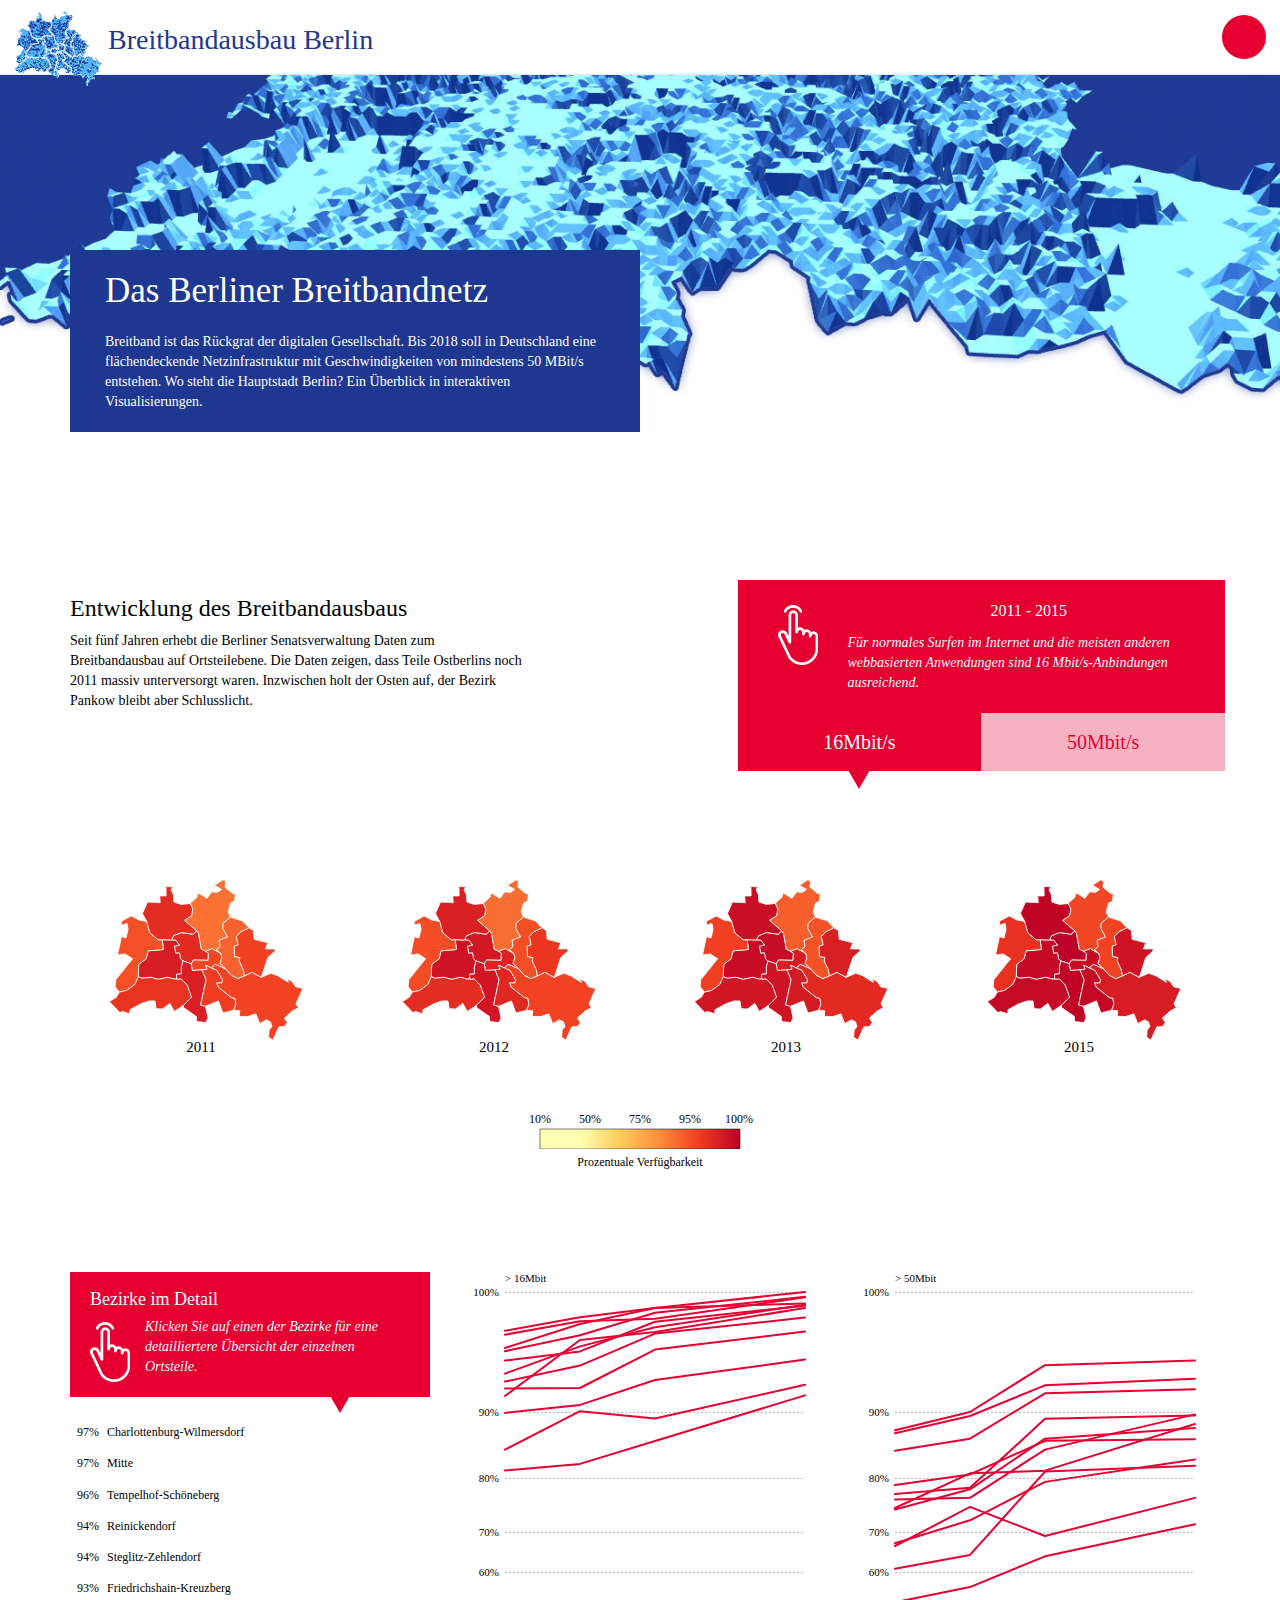
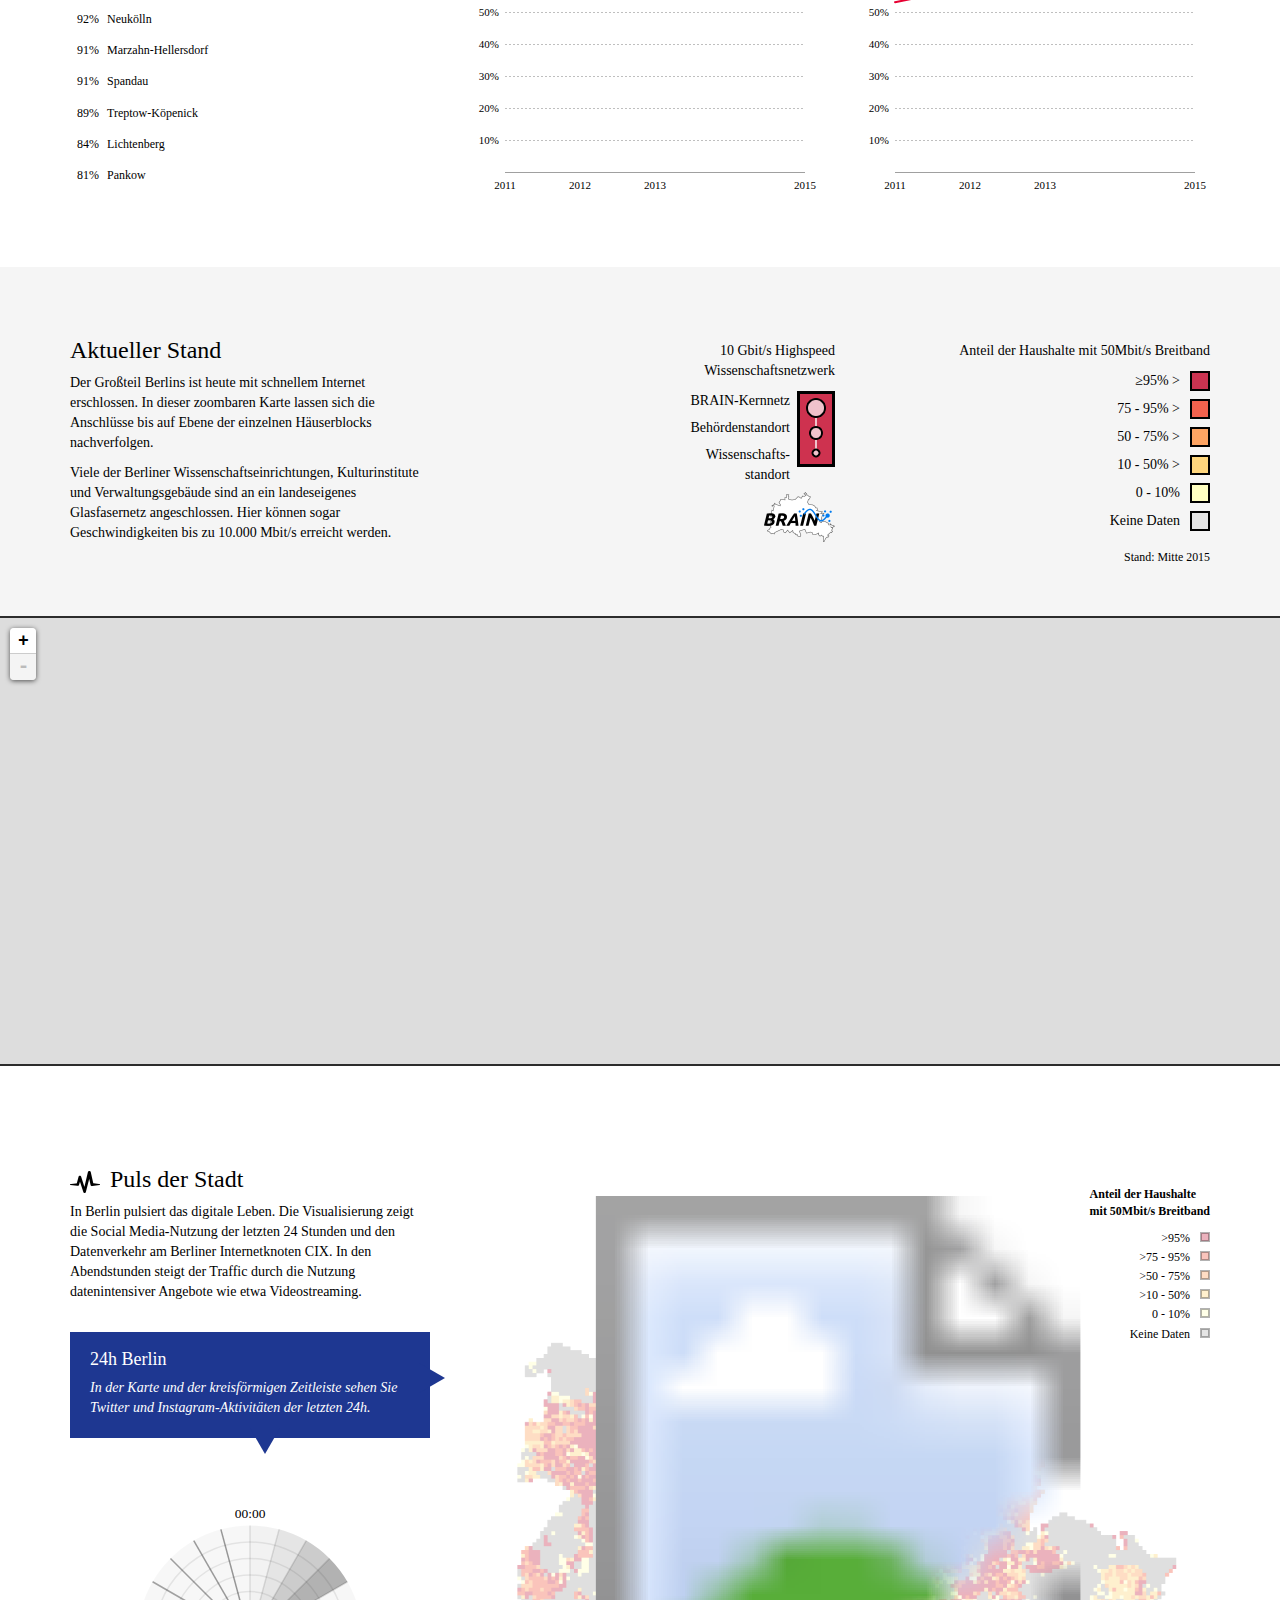
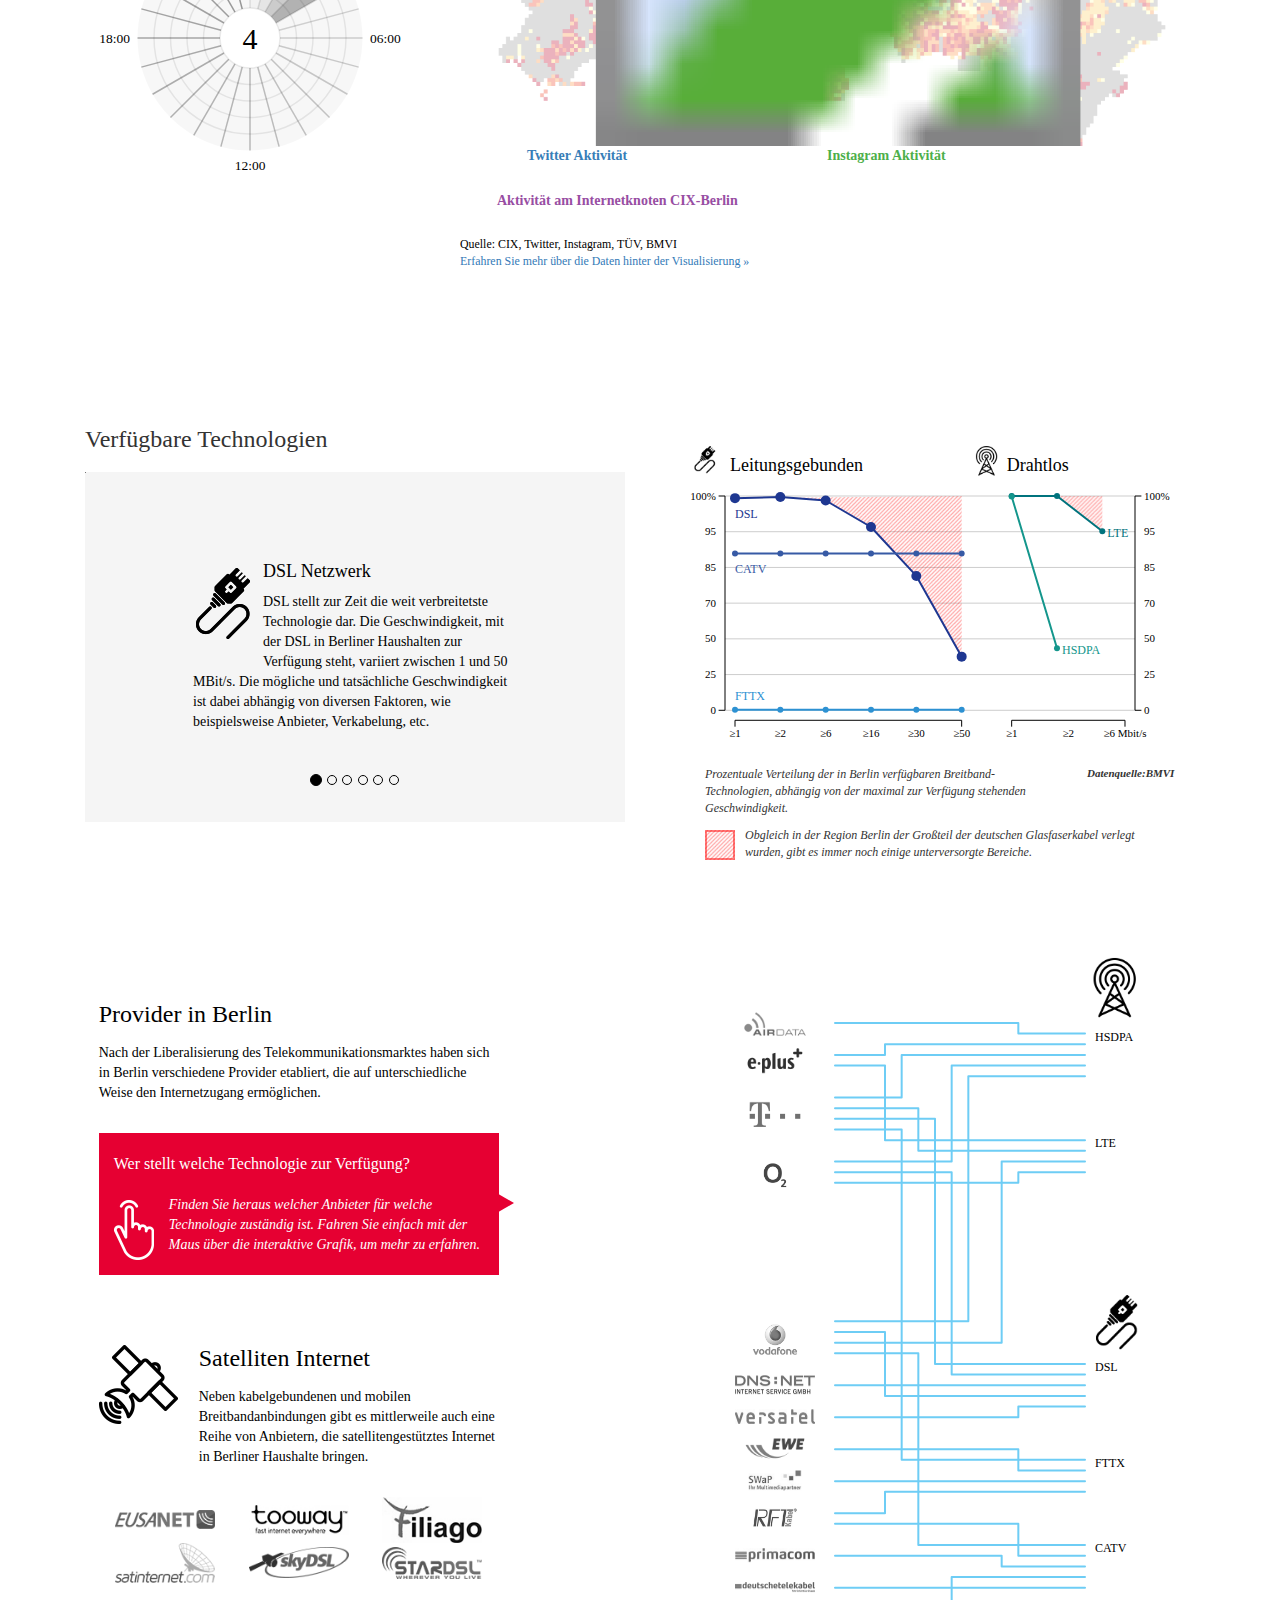
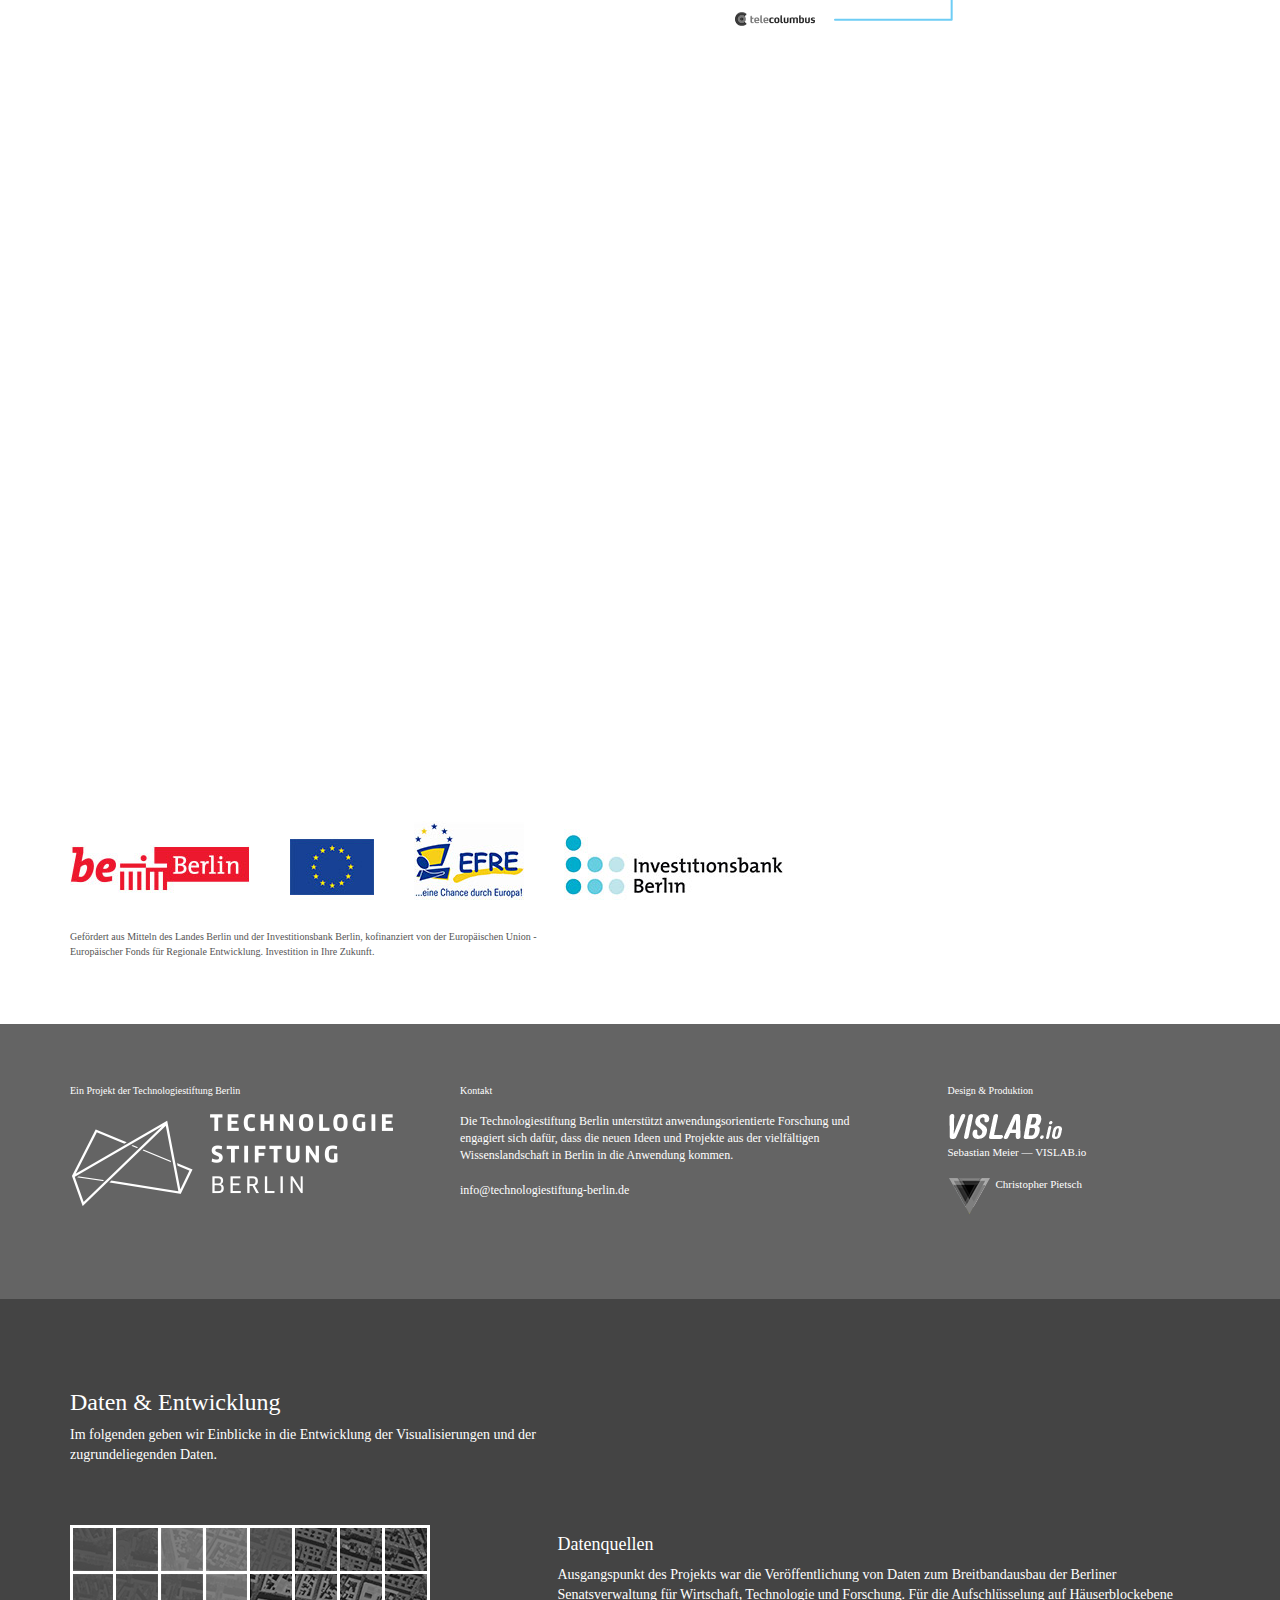
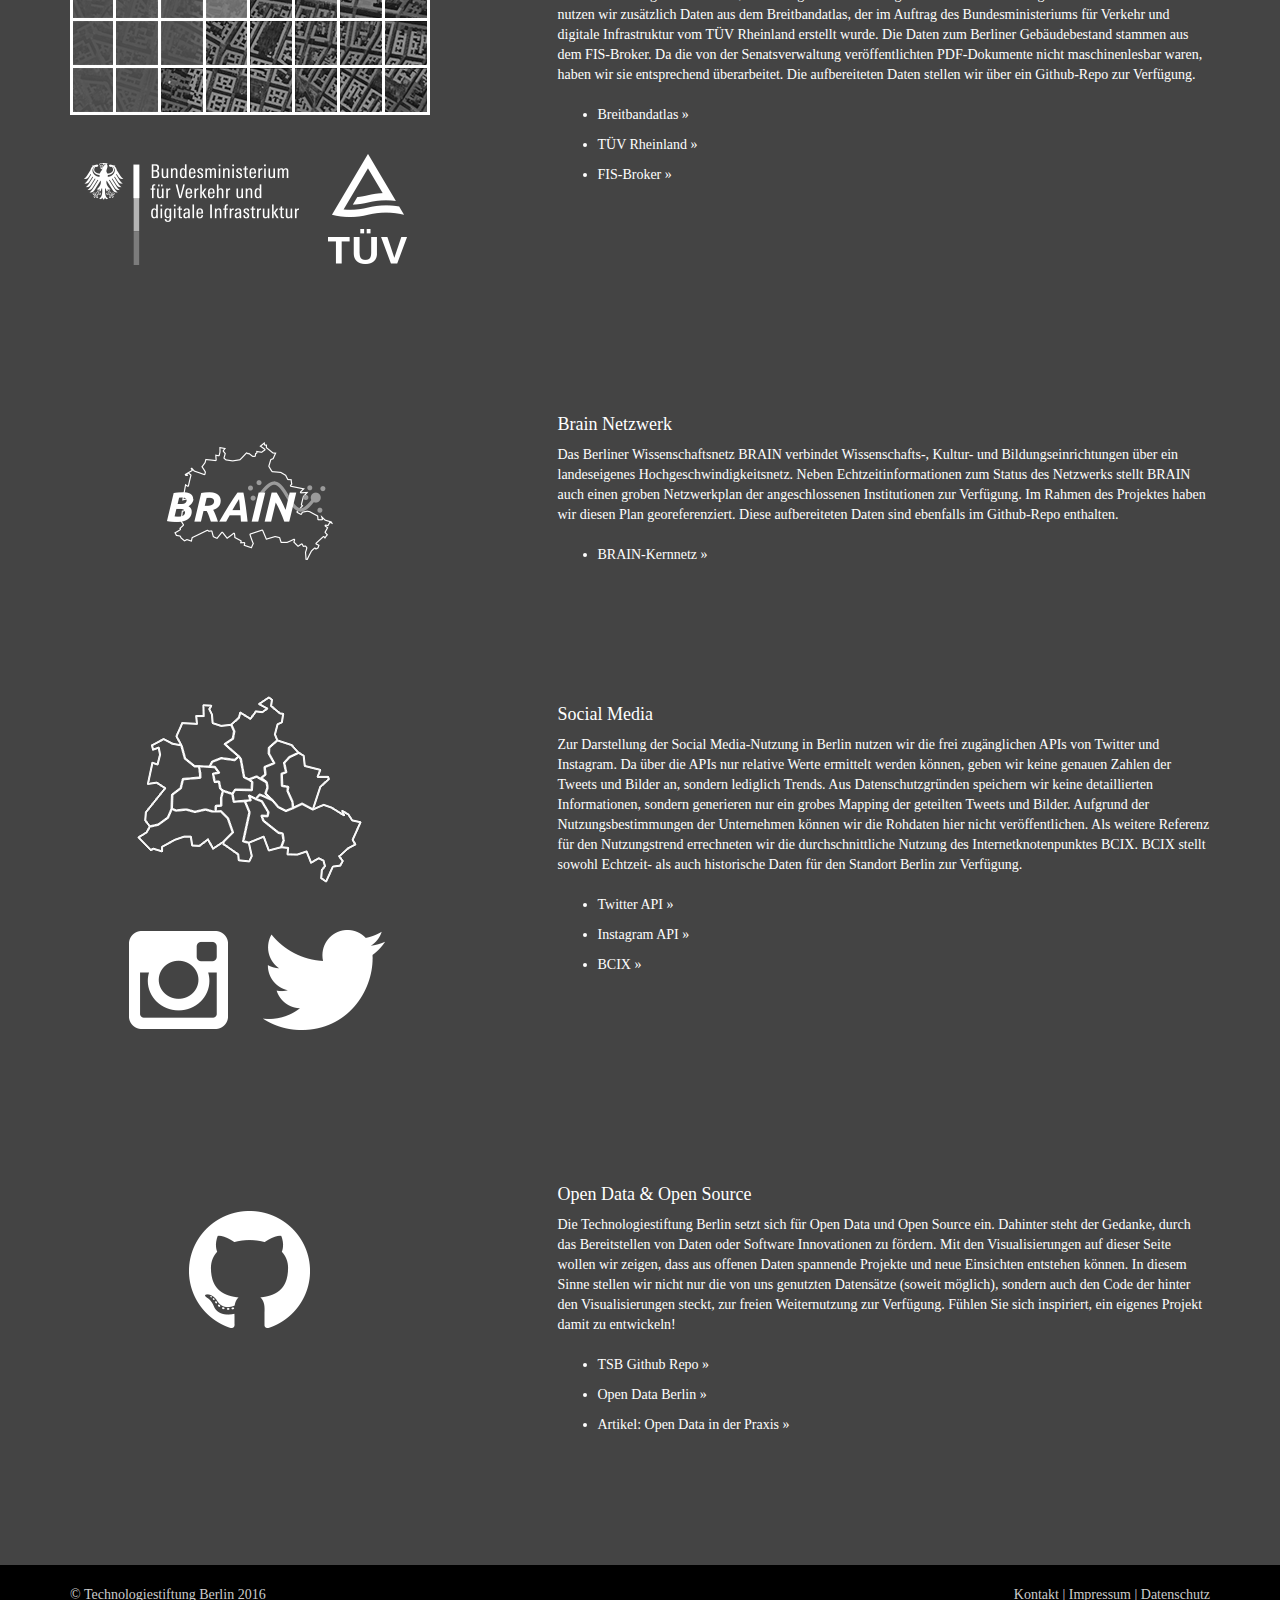
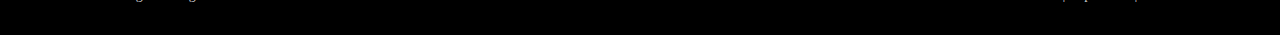
==== visualization/index.html @ 35bc70a5 "Initial Commit" ====
<html>
	<head>
		<meta name="viewport" content="width=device-width">
		<meta http-equiv="X-UA-Compatible" content="IE=edge">
		<meta charset='UTF-8'/>
		<!-- jQuery -->
		<script type="text/javascript" src="js/jquery-1.11.3.min.js"></script>
		<!--[if lt IE 10]>
	      <script src="https://oss.maxcdn.com/libs/html5shiv/3.7.0/html5shiv.js"></script>
	      <script src="https://oss.maxcdn.com/libs/respond.js/1.4.2/respond.min.js"></script>
	    <![endif]-->
		<!-- Bootstrap -->
		<link rel="stylesheet" href="css/bootstrap.min.css">
		<script src="js/bootstrap.min.js"></script>
		<!-- D3 -->
		<script src="js/d3.v3.min.js" charset="utf-8"></script>
		<script src="js/topojson.v1.min.js"></script>
		<!-- SIDR -->
		<script src="js/jquery.sidr.min.js"></script>
		<!-- Mapbox -->
		<link rel="stylesheet" href="css/leaflet.css" />
		<script src="js/leaflet.js"></script>
		<script src="http://maps.google.com/maps/api/js?v=3.2&sensor=false&key=AIzaSyCAyMD9WlqCuPFHKI9T7tpDl2DU7VZ9LA0"></script>
		<script src="js/min/Google-min.js"></script>
		<script src="js/min/Leaflet.Sleep-min.js"></script>
		<!-- Breitband CSS -->
		<link rel='stylesheet' href='css/main.css' type='text/css' />
		<title>Breitbandausbau Berlin</title>
	</head>
	<body>

		<nav class="navbar navbar-default navbar-fixed-top" role="navigation">
			<div class="navbar-header page-scroll" style="width:100%;">
				<a href="#sidr-btn" class="pull-right" id="sidr-btn">
					<span class="tsbbutton size50 colorRed">
						<span class="tsbicon i-menu"></span>
					</span>
				</a>
				<a class="navbar-brand" href="#"><span id="breitband-icon"></span>Breitbandausbau Berlin</a>
			</div>
		</nav>

		<div id="start">
			<div class="container">
				<div class="blue storer-box col col-xs-12 col-sm-8 col-md-6 col-lg-6">
					<h2>Das Berliner Breitbandnetz</h2>
					<p>Breitband ist das Rückgrat der digitalen Gesellschaft. Bis 2018 soll in Deutschland eine flächendeckende Netzinfrastruktur mit Geschwindigkeiten von mindestens 50 MBit/s entstehen. Wo steht die Hauptstadt Berlin? Ein Überblick in interaktiven Visualisierungen.</p>
				</div>
			</div>
		</div>

		<section id="entwicklung">
			<div id="minimap" class="white">
				<div class="container">
					<div class="row">
						<div class="col col-xs-12 col-sm-5 col-lg-5">
							<div class="mapswitch-head">
								<h3>Entwicklung des Breitbandausbaus</h3>
								<p>Seit fünf Jahren erhebt die Berliner Senatsverwaltung Daten zum Breitbandausbau auf Ortsteilebene. Die Daten zeigen, dass Teile Ostberlins noch 2011 massiv unterversorgt waren. Inzwischen holt der Osten auf, der Bezirk Pankow bleibt aber Schlusslicht.</p>
							</div>
						</div>
						<div class="col col-xs-12 col-sm-1 col-lg-2"></div>
						<div class="col col-xs-12 col-sm-6 col-lg-5">
							<div class="row switchrow">
								<div class="col col-xs-12 red company-help">
									<span class="image image-interactive"></span><strong>2011 - 2015</strong>
									<p class="speed-info speed-info-16">Für normales Surfen im Internet und die meisten anderen webbasierten Anwendungen sind 16&nbsp;Mbit/s-Anbindungen ausreichend.</p>
									<p class="speed-info speed-info-50">50&nbsp;Mbit/s Anbindungen erlauben darüber hinaus das nutzen von neuen HD-Streaming Diensten und professionellen Anwendungen.</p>
								</div>
							</div>
							<div class="row switchrow">
								<div class="col col-xs-12 col-sm-6" data-speed="16">
									<div class="mapswitch red">16Mbit/s</div>
									<div class="hidden-xs triangle bottom red"></div>
								</div>
								<div class="col col-xs-12 col-sm-6" data-speed="50">
									<div class="mapswitch light_red">50Mbit/s</div>
									<div class="hidden-xs triangle bottom red" style="display:none;"></div>
								</div>
							</div>
						</div>
					</div>
					<div class="row">
						<div class="col col-xs-12 col-sm-3">
							<div class="minimap mm-2011" data-year="2011"></div>
						</div>
						<div class="col col-xs-12 col-sm-3">
							<div class="minimap mm-2012" data-year="2012"></div>
						</div>
						<div class="col col-xs-12 col-sm-3">
							<div class="minimap mm-2013" data-year="2013"></div>
						</div>
						<div class="col col-xs-12 col-sm-3">
							<div class="minimap mm-2015" data-year="2015"></div>
						</div>
					</div>
					<div class="row">
						<div class="datacol col col-xs-12">
							<svg id="minimap-legend" height="50" width="240"></svg><br />
							<span class="small">Prozentuale Verfügbarkeit</span>
						</div>
					</div>
				</div>
			</div>
		</section>

		<section id="bezirke">
			<div id="compare">
				<div class="container">
					<div class="row" class="chart">
						<div class="col col-xs-12 col-sm-4 col-lg-4">
							<div class="red company-help pulse-help">
								<strong>Bezirke im Detail</strong>
								<p><span class="image image-interactive"></span>Klicken Sie auf einen der Bezirke für eine detailliertere Übersicht der einzelnen Ortsteile.</p>
								<div class="triangle bottom red"></div>
							</div>
							<div id="compare-legend"></div>
						</div>
						<div class="chart"></div>
					</div>
				</div>
			</div>
		</section>

		<section id="stand">
			<div id="map-intro" class="grey">
				<div class="container">
					<div class="row">
						<div class="col col-xs-12 col-sm-5 col-lg-4">
							<h3>Aktueller Stand</h3>
							<p>
								Der Großteil Berlins ist heute mit schnellem Internet erschlossen. In dieser zoombaren Karte lassen sich die Anschlüsse bis auf Ebene der einzelnen Häuserblocks nachverfolgen.
							</p>
							<blockquote>
								Viele der Berliner Wissenschaftseinrichtungen, Kulturinstitute und Verwaltungsgebäude sind an ein landeseigenes Glasfasernetz angeschlossen. Hier können sogar Geschwindigkeiten bis zu 10.000 Mbit/s erreicht werden.
							</blockquote>
						</div>
						<div class="col col-xs-6 col-sm-3 col-lg-4 middle-col">
							<p><strong>10 Gbit/s Highspeed<br />Wissenschaftsnetzwerk</strong></p>
							<ul class="legend">
								<li>BRAIN-Kernnetz</li>
								<li>Behördenstandort</li>
								<li>Wissenschafts-<br />standort</li>
							</ul>
							<a href="https://www.brain.de" target="_blank"><span class="image image-brain"></span></a>
						</div>
						<div class="col col-xs-6 col-sm-4 col-lg-4 scnd-col">
							<p><strong>Anteil der Haushalte mit 50Mbit/s Breitband</strong></p>
							<ul class="legend">
								<li>≥95%<span><span style="background-color:rgba(189,0,38,0.8);"></span></span> ></li>
								<li>75 - 95%<span><span style="background-color:rgba(240,59,32,0.8);"></span></span> ></li>
								<li>50 - 75%<span><span style="background-color:rgba(253,141,60,0.8);"></span></span> ></li>
								<li>10 - 50%<span><span style="background-color:rgba(254,204,92,0.8);"></span></span> ></li>
								<li>0 - 10%<span><span style="background-color:rgba(255,255,178,0.8);"></span></span></li>
								<li>Keine Daten<span><span style="background-color:rgba(0,0,0,0.1);"></span></span></li>
							</ul>
							<span class="small">Stand: Mitte 2015</span>
						</div>
					</div>
				</div>
			</div>

			<div id="map_container">
				<div id="map"></div>
			</div>

		</section>

		<section id="puls"></section>
			<div id="pulse" class="white">
				<div class="container">
					<div class="row">
						<div class="col col-xs-12 col-sm-5 col-lg-4">
							<h3><span class="image image-pulse"></span>Puls der Stadt</h3>
							<p>
								In Berlin pulsiert das digitale Leben. Die Visualisierung zeigt die Social Media-Nutzung der letzten 24 Stunden und den Datenverkehr am Berliner Internetknoten CIX. In den Abendstunden steigt der Traffic durch die Nutzung datenintensiver Angebote wie etwa Videostreaming.
							</p>
							<div class="blue company-help pulse-help">
								<strong>24h Berlin</strong>
								<p>In der Karte und der kreisförmigen Zeitleiste sehen Sie Twitter und Instagram-Aktivitäten der letzten 24h.</p>
								<div class="hidden-xs triangle right blue"></div>
								<div class="triangle bottom blue"></div>
							</div>
							<div id="d3_circular"></div>
						</div>
						<div class="col col-xs-12 col-sm-7 col-lg-8 scnd-col">
							<div id="d3_pulse"></div>
							<div id="map-legend">
								<ul>
									<li id="legend_twitter">
										<div></div> Twitter Aktivität
									</li>
									<li id="legend_instagram">
										<div></div> Instagram Aktivität
									</li>
									<li id="legend_cix">
										<div></div> Aktivität am Internetknoten CIX-Berlin
									</li>
								</ul>
								<div class="data"><span class="small">Quelle: CIX, Twitter, Instagram, TÜV, BMVI<br /><a href="#">Erfahren Sie mehr über die Daten hinter der Visualisierung &raquo;</a></span></div>
							</div>
							<div id="small-legend">
								<p><strong>Anteil der Haushalte<br />mit 50Mbit/s Breitband</strong></p>
								<ul class="legend">
									<li><span><span style="background-color:rgba(189,0,38,0.3);"></span></span> >95% </li>
									<li><span><span style="background-color:rgba(240,59,32,0.3);"></span></span> >75 - 95%</li>
									<li><span><span style="background-color:rgba(253,141,60,0.3);"></span></span> >50 - 75%</li>
									<li><span><span style="background-color:rgba(254,204,92,0.3);"></span></span> >10 - 50%</li>
									<li><span><span style="background-color:rgba(255,255,178,0.3);"></span></span> 0 - 10%</li>
									<li><span><span style="background-color:rgba(0,0,0,0.1);"></span></span> Keine Daten</li>
								</ul>
							</div>
						</div>
					</div>
				</div>
			</div>
		</section>

		<section id="technologie">
			<div id="technologien">
				<div class="container">
					<div class="col col-sm-12 col-md-6">
						<h3>Verfügbare Technologien</h3>
						<div id="techCarousel" class="carousel slide" data-ride="carousel" data-interval="false">
							<ol class="carousel-indicators">
								<li data-target="#techCarousel" data-slide-to="0" data-speed="DSL" class="active"></li>
								<li data-target="#techCarousel" data-slide-to="1" data-speed="CATV"></li>
								<li data-target="#techCarousel" data-slide-to="2" data-speed="FTTX"></li>
								<li data-target="#techCarousel" data-slide-to="3" data-speed="HSDPA"></li>
								<li data-target="#techCarousel" data-slide-to="4" data-speed="LTE"></li>
								<li data-target="#techCarousel" data-slide-to="5" data-speed="5g"></li>
							</ol>
							<div class="carousel-inner" role="listbox">
								<div class="item active" data-speed="DSL" data-type="cable">
									<img class="fourth-slide" src="[data-uri]" alt="DSL Netzwerk">
									<div class="container">
										<div class="carousel-caption">
											<h4><span class="image image-cable"></span>DSL Netzwerk</h4>
											<p>DSL stellt zur Zeit die weit verbreitetste Technologie dar. Die Geschwindigkeit, mit der DSL in Berliner Haushalten zur Verfügung steht, variiert zwischen 1 und 50 MBit/s. Die mögliche und tatsächliche Geschwindigkeit ist dabei abhängig von diversen Faktoren, wie beispielsweise Anbieter, Verkabelung, etc.</p>
										</div>
									</div>
								</div>
								<div class="item" data-speed="CATV" data-type="cable">
									<img class="fifth-slide" src="[data-uri]" alt="Kabel Netzwerk (CATV)">
									<div class="container">
										<div class="carousel-caption">
											<h4><span class="image image-cable"></span>Kabel Netzwerk (CATV)</h4>
											<p>Neben den traditionellen Telefonleitungen, nutzen viele Nutzerinnen und Nutzer mittlerweile das Netzwerk des Kabelfernsehens, um ins Internet zu gelangen. Diese Technologie ist in vielen Berliner Wohnungen verfügbar und erreicht Geschwindigkeiten von bis zu 400 Mbit/s.</p>
										</div>
									</div>
								</div>
								<div class="item" data-speed="FTTX" data-type="cable">
									<img class="six-slide" src="[data-uri]" alt="Hochgeschwindigkeitsnetz (FFTX)">
									<div class="container">
										<div class="carousel-caption">
											<h4><span class="image image-cable"></span>Highspeednetz (FTTX)</h4>
											<p>Die neuen Glasfasertechnologien werden unter FTTX zusammengefasst (X steht dabei als Platzhalter für verschiedene Glasfasertypen). Berlin und andere deutsche Metropolen stellen den Schwerpunkt des bisherigen Ausbaus dar. Über die neuen Glasfaserkabel können Geschwindigkeiten von bis zu 1 GBit erreicht werden.</p>
										</div>
									</div>
								</div>
								<div class="item" data-speed="HSDPA" data-type="mobile">
									<img class="third-slide" src="[data-uri]" alt="HSDPA Netzwerk">
									<div class="container">
										<div class="carousel-caption">
											<h4><span class="image image-wireless"></span>HSDPA Netzwerk</h4>
											<p>HSDPA ist Teil des Mobilfunkstandards UMTS. Die Technologie ist in Deutschland speziell im urbanen Raum weit verbreitet. Auch wenn die Technologie selbst Geschwindigkeiten von bis zu 14 Mbit/s zulässt, liegen die tatsächlich gemessenen Geschwindigkeiten darunter.</p>
										</div>
									</div>
								</div>
								<div class="item" data-speed="LTE" data-type="mobile">
									<img class="second-slide" src="[data-uri]" alt="LTE Netzwerk">
									<div class="container">
										<div class="carousel-caption">
											<h4><span class="image image-wireless"></span>LTE Netzwerk</h4>
											<p>LTE ist mit Downloadraten von bis zu 300 Mbit/s der UMTS Nachfolger. Neben urbanen Ballungsgebieten wurden im Rahmen des LTE Ausbaus auch speziell ländliche Regionen mit dem LTE Standard versorgt.</p>
										</div>
									</div>
								</div>
								<div class="item" data-speed="5g" data-type="mobile">
									<img class="first-slide" src="[data-uri]" alt="5G Netzwerk">
									<div class="container">
										<div class="carousel-caption">
											<h4><span class="image image-wireless"></span>5G Netzwerk</h4>
											<p>Berlin soll Vorzeigestandort für den LTE-Nachfolger 5G werden. Bei dem neuen Mobilfunkstandard, der als Schlüsseltechnologie für ein Internet der Dinge gilt, werden Geschwindigkeiten bis zu 1.000Mbit/s erreicht.</p>
										</div>
									</div>
								</div>
							</div>
							<a class="left carousel-control" href="#techCarousel" role="button" data-slide="prev">
								<span class="glyphicon glyphicon-chevron-left" aria-hidden="true"></span>
								<span class="sr-only">Previous</span>
							</a>
							<a class="right carousel-control" href="#techCarousel" role="button" data-slide="next">
								<span class="glyphicon glyphicon-chevron-right" aria-hidden="true"></span>
								<span class="sr-only">Next</span>
							</a>
						</div>
					</div>
					<div class="col col-sm-12 col-md-6">
						<div id="d3_technologie"></div>
						<div id="d3_mobile_technologie"></div>
						<div id="tech-legend">
							<div class="info"><p>Prozentuale Verteilung der in Berlin verfügbaren Breitband-Technologien, abhängig von der maximal zur Verfügung stehenden Geschwindigkeit.</p></div>
							<div class="data"><p>Datenquelle:BMVI</p></div>
							<p><span></span>Obgleich in der Region Berlin der Großteil der deutschen Glasfaserkabel verlegt wurden, gibt es immer noch einige unterversorgte Bereiche.</p>
						</div>
					</div>
				</div>
			</div>
		</section>

		<section id="provider">
			<div id="companies">
				<div class="container">
					<div class="row">
						<div class="col col-xs-12 col-sm-5 white frst">
							<h3>Provider in Berlin</h3>
							<p>Nach der Liberalisierung des Telekommunikationsmarktes haben sich in Berlin verschiedene Provider etabliert, die auf unterschiedliche Weise den Internetzugang ermöglichen.</p>
							<div class="hidden-xs red company-help">
								<strong>Wer stellt welche Technologie zur Verfügung?</strong>
								<p><span class="image image-interactive"></span>Finden Sie heraus welcher Anbieter für welche Technologie zuständig ist. Fahren Sie einfach mit der Maus über die interaktive Grafik, um mehr zu erfahren.</p>
								<div class="triangle right red"></div>
							</div>
							<div id="satellite-container">
								<span class="image  image-satellite satellite-icn"></span>
								<div class="satellite-text">
									<h3>Satelliten Internet</h3>
									<p>Neben kabelgebundenen und mobilen Breitbandanbindungen gibt es mittlerweile auch eine Reihe von Anbietern, die satellitengestütztes Internet in Berliner Haushalte bringen.</p>
								</div>
								<div id="satellite-logos">
									<table>
										<tr>
											<td><img src="images/eusanet_bw.png" alt="" /></td>
											<td><img src="images/tooway_bw.png" alt="" /></td>
											<td><img src="images/filiago_bw.png" alt="" /></td>
										</tr>
										<tr>
											<td><img src="images/satinternet_bw.png" alt="" /></td>
											<td><img src="images/skydsl_bw.png" alt="" /></td>
											<td><img src="images/stardsl_bw.png" alt="" /></td>
										</tr>
									</table>
								</div>
							</div>
							<div class="red company-help visible-xs">
								<strong>Wer stellt welche Technologie zur Verfügung?</strong>
								<p><span class="image image-interactive"></span>Finden Sie heraus welcher Anbieter für welche Technologie zuständig ist. Fahren Sie mit der Maus über die Logos und Technologien in der interaktiven Grafik, um mehr zu erfahren &raquo;</p>
								<div class="triangle bottom red"></div>
							</div>
						</div>
						<div class="col hidden-xs col-sm-1"></div>
						<div class="col col-xs-12 col-sm-6 white">
							<div id="companies-vis"></div>
						</div>
					</div>
				</div>
			</div>
		</section>

		<section id="perspektive">
			<div id="threeD">
				<div id="hasGL">
					<iframe src="" id="meshframe" allowfullscreen></iframe>
				</div>
				<div id="noGL">
					<div class="company-help red">
						<strong>Es tut uns leid.</strong>
						<p class="nowebgl">Aber es scheint so, als ob Ihr Browser kein WebGL unterstützt. Bitte aktualisieren Sie Ihren Browser.</p>
						<p class="ismobile">Leider wird diese Technologie nicht von Ihrem Gerät unterstützt. Sollten Sie ein Smartphone nutzen probieren Sie unsere <a href="mesh.html">Standalone Version &raquo;</a></p>
					</div>
				</div>
			</div>
		</section>

		<section id="kontakt">
			<div id="footer">
				<div class="container" id="sponsors">
					<div class="row">
						<div class="col col-xs-12">
							<ul class="logolist">
								<li><a href="#" title="be Berlin"><span class="image image-beberlin"></span></a></li>
								<li><a href="#" title="Europäische Union"><span class="image image-eu"></span></a></li>
								<li><a href="#" title="EFRE"><span class="image image-efre"></span></a></li>
								<li><a href="#" title="Investitionsbank Berlin"><span class="image image-invest"></span></a></li>
							</ul>
							<span class="small">Gefördert aus Mitteln des Landes Berlin und der Investitionsbank Berlin, kofinanziert von der Europäischen Union - Europäischer Fonds für Regionale Entwicklung. Investition in Ihre Zukunft.</span>
						</div>
					</div>
				</div>
				<div class="grey">
					<div class="container">
						<div class="row">
							<div class="col col-xs-12 col-sm-6 col-lg-4">
								<span class="small">Ein Projekt der Technologiestiftung Berlin</span>
								<a href="https://www.technologiestiftung-berlin.de/de/startseite/" title="Technologiestiftung Berlin"><span class="image image-tsb"></span></a>
							</div>
							<div class="col col-xs-12 col-sm-6 col-lg-5 middle-col">
								<span class="small">Kontakt</span>
								<p>
									Die Technologiestiftung Berlin unterstützt anwendungsorientierte Forschung und engagiert sich dafür, dass die neuen Ideen und Projekte aus der vielfältigen Wissenslandschaft in Berlin in die Anwendung kommen.<br /><br />
									<a href="mailto:info@technologiestiftung-berlin.de">info@technologiestiftung-berlin.de</a>
								</p>
							</div>
							<div class="col col-xs-12 col-sm-12 col-lg-3 scnd-col">
								<span class="small">Design &amp; Produktion</span>
								<a href="http://www.vislab.io" title="VISLAB"><span class="image image-vislab"></span></a>
								<a href="http://www.vislab.io">Sebastian Meier — VISLAB.io</a><br /><br />
								<a href="http://www.chrispie.com" title="Christopher Pietsch"><span class="image image-chrispie"></span></a><a href="http://www.chrispie.com" title="Christopher Pietsch">Christopher Pietsch</a>
							</div>
						</div>
					</div>
				</div>
			</div>
		</section>

		<section id="daten">
			<div id="background" class="darkgrey">
				<div class="container">
					<div class="row">
						<div class="col col-xs-12 col-sm-6">
							<h3>Daten &amp; Entwicklung</h3>
							<p>
								Im folgenden geben wir Einblicke in die Entwicklung der Visualisierungen und der zugrundeliegenden Daten.
							</p>
						</div>
					</div>
					<div class="row subrow">
						<div class="col cols-xs-12 col-sm-5 col-md-4">
							<img src="images/data_conversion_bw.png" alt="Die Karte" />
							<img src="images/data_ministerium.png" alt="Die Quellen" />
						</div>
						<div class="col hidden-xs col-sm-1"></div>
						<div class="col col-xs-12 col-sm-6 col-md-7">
							<h4>Datenquellen</h4>
							<p>
								Ausgangspunkt des Projekts war die Veröffentlichung von Daten zum Breitbandausbau der Berliner Senatsverwaltung für Wirtschaft, Technologie und Forschung. Für die Aufschlüsselung auf Häuserblockebene nutzen wir zusätzlich Daten aus dem Breitbandatlas, der im Auftrag des Bundesministeriums für Verkehr und digitale Infrastruktur vom TÜV Rheinland erstellt wurde. Die Daten zum Berliner Gebäudebestand stammen aus dem FIS-Broker. Da die von der Senatsverwaltung veröffentlichten PDF-Dokumente nicht maschinenlesbar waren, haben wir sie entsprechend überarbeitet. Die aufbereiteten Daten stellen wir über ein Github-Repo zur Verfügung.
							</p>
							<ul>
								<li><a target="_blank" href="http://www.zukunft-breitband.de/">Breitbandatlas &raquo;</a></li>
								<li><a target="_blank" href="">TÜV Rheinland &raquo;</a></li>
								<li><a target="_blank" href="">FIS-Broker &raquo;</a></li>
							</ul>
						</div>
					</div>
					<div class="row subrow">
						<div class="col cols-xs-12 col-sm-5 col-md-4">
							<img src="images/data_brain.png" alt="BRAIN" />
						</div>
						<div class="col hidden-xs col-sm-1"></div>
						<div class="col col-xs-12 col-sm-6 col-md-7">
							<h4>Brain Netzwerk</h4>
							<p>
								Das Berliner Wissenschaftsnetz BRAIN verbindet Wissenschafts-, Kultur- und Bildungseinrichtungen über ein landeseigenes Hochgeschwindigkeitsnetz. Neben Echtzeitinformationen zum Status des Netzwerks stellt BRAIN auch einen groben Netzwerkplan der angeschlossenen Institutionen zur Verfügung. Im Rahmen des Projektes haben wir diesen Plan georeferenziert. Diese aufbereiteten Daten sind ebenfalls im Github-Repo enthalten.
							</p>
							<ul>
								<li><a target="_blank" href="">BRAIN-Kernnetz &raquo;</a></li>
							</ul>
						</div>
					</div>
					<div class="row subrow">
						<div class="col cols-xs-12 col-sm-5 col-md-4">
							<img src="images/data_map.png" alt="Berlin" />
							<img src="images/data_social.png" alt="Twitter und Instagram" />
						</div>
						<div class="col hidden-xs col-sm-1"></div>
						<div class="col col-xs-12 col-sm-6 col-md-7">
							<h4>Social Media</h4>
							<p>
								Zur Darstellung der Social Media-Nutzung in Berlin nutzen wir die frei zugänglichen APIs von Twitter und Instagram. Da über die APIs nur relative Werte ermittelt werden können, geben wir keine genauen Zahlen der Tweets und Bilder an, sondern lediglich Trends. Aus Datenschutzgründen speichern wir keine detaillierten Informationen, sondern generieren nur ein grobes Mapping der geteilten Tweets und Bilder. Aufgrund der Nutzungsbestimmungen der Unternehmen können wir die Rohdaten hier nicht veröffentlichen. Als weitere Referenz für den Nutzungstrend errechneten wir die durchschnittliche Nutzung des Internetknotenpunktes BCIX. BCIX stellt sowohl Echtzeit- als auch historische Daten für den Standort Berlin zur Verfügung.
							</p>
							<ul>
								<li><a target="_blank" href="">Twitter API &raquo;</a></li>
								<li><a target="_blank" href="">Instagram API &raquo;</a></li>
								<li><a target="_blank" href="">BCIX &raquo;</a></li>
							</ul>
						</div>
					</div>
					<div class="row subrow">
						<div class="col cols-xs-12 col-sm-5 col-md-4">
							<img src="images/data_github.png" alt="Github" />
						</div>
						<div class="col hidden-xs col-sm-1"></div>
						<div class="col col-xs-12 col-sm-6 col-md-7">
							<h4>Open Data &amp; Open Source</h4>
							<p>
								Die Technologiestiftung Berlin setzt sich für Open Data und Open Source ein. Dahinter steht der Gedanke, durch das Bereitstellen von Daten oder Software Innovationen zu fördern. Mit den Visualisierungen auf dieser Seite wollen wir zeigen, dass aus offenen Daten spannende Projekte und neue Einsichten entstehen können. In diesem Sinne stellen wir nicht nur die von uns genutzten Datensätze (soweit möglich), sondern auch den Code der hinter den Visualisierungen steckt, zur freien Weiternutzung zur Verfügung. Fühlen Sie sich inspiriert, ein eigenes Projekt damit zu entwickeln!
							</p>
							<ul>
								<li><a target="_blank" href="">TSB Github Repo &raquo;</a></li>
								<li><a target="_blank" href="">Open Data Berlin &raquo;</a></li>
								<li><a target="_blank" href="">Artikel: Open Data in der Praxis &raquo;</a></li>
							</ul>
						</div>
					</div>
				</div>
			</div>
		</section>

		<div id="end">
			<div class="container">
				<div class="row">
					<div class="col col-xs-12 col-sm-6 left">&copy; Technologiestiftung Berlin 2016</div>
					<div class="col col-xs-12 col-sm-6 right"><a href="https://www.technologiestiftung-berlin.de/de/stiftung/kontakt-anfahrt/">Kontakt</a>&nbsp;|&nbsp;<a href="https://www.technologiestiftung-berlin.de/de/impressum">Impressum</a>&nbsp;|&nbsp;<a href="https://www.technologiestiftung-berlin.de/de/datenschutz/">Datenschutz</a></div>
				</div>
			</div>
		</div>

		<div id="sidr" class="sidr-sitemap">
			<div class="sidrMenu">
				<span class="headline">Menü</span>
				<span class="tsbbutton size50 colorRed">
					<span class="tsbicon i-close"></span>
				</span>
			</div>
			<ul class="navSitemap">
				<li><a class="page-scroll" href="#entwicklung">Entwicklung des Breitbandausbaus</a></li>
				<li><a class="page-scroll" href="#bezirke">Bezirke im Detail</a></li>
				<li><a class="page-scroll" href="#stand">Aktueller Stand</a></li>
				<li><a class="page-scroll" href="#puls">Puls der Stadt</a></li>
				<li><a class="page-scroll" href="#technologie">Verfügbare Technologien</a></li>
				<li><a class="page-scroll" href="#provider">Provider in Berlin</a></li>
				<li><a class="page-scroll" href="#perspektive">Perspektivwechsel</a></li>
				<li><a class="page-scroll" href="#kontakt">Kontakt</a></li>
				<li><a class="page-scroll" href="#daten">Daten &amp; Entwicklung</a></li>
			</ul>
		</div>

		<!-- Breitband Scripts -->
		<script src="js/min/jquery.easing-min.js"></script>
		<script src='js/min/main-min.js'></script>
		<script src='js/min/main-min.js'></script>
		<script src='js/min/d3.tooltip-min.js'></script>
		<script src='js/min/d3.minimap-min.js'></script>
		<script src='js/min/map-min.js'></script>
		<script src='js/min/d3.pulse-min.js'></script>
		<script src='js/min/d3.company-min.js'></script>
		<script src='js/min/d3.compare-min.js'></script>
		<script src='js/min/d3.technologie-min.js'></script>
		<script src="js/three/Detector.js"></script>
		<script type="text/javascript">
			var minimap, tooltip, company, pulse, compare, technologie, map, threeactive = false;

			$(document).ready(function() {
				$('#sidr-btn').sidr({
					name:'sidr',
					renaming: 'true',
					side: 'right'
				});

				$('.tsbicon.i-close').click(function(){
					$.sidr('close','sidr');
				});

				tooltip = d3_tooltip();
				d3.select('body').call(tooltip);

				minimap = d3_minimap();
				d3.selectAll('.minimap').call(minimap);

				company = d3_company();
				d3.select('#companies-vis').call(company);

				compare = d3_compare();
				d3.selectAll('#compare-container').call(compare);
				
				pulse = d3_pulse();
				d3.selectAll('#d3_pulse').call(pulse);

				technologie = d3_technologie();
				d3.selectAll('#d3_technologie').call(technologie);

				map = new stateMap();
				map.init();

				if ( Detector.webgl) {
					if(!isMobile){
						$('#hasGL iframe').attr('src', 'mesh.html');
						threeactive = true;
					}else{
						d3.select("#hasGL").remove();
						d3.select(".nowebgl").style("display", "none");
						d3.select("#noGL").style("display", "block");
					}
				} else {
					d3.select("#hasGL").remove();
					d3.select("#noGL").style("display", "block");
				}

				$(window).resize(debouncer(function(e){
					map.resize();
					minimap.resize();
					company.resize();
					compare.resize();
					technologie.resize();
				}));

				$(window).scroll(debouncer(function(e){
					if(threeactive){
						var o = $('#meshframe').offset();
						var iframeY = o.top;
						var windowHeight = window.innerHeight;
						var st = $(window).scrollTop();
						if((st+windowHeight)>iframeY && st<iframeY){
							document.getElementById("meshframe").contentWindow.threed.play();
						}else{
							document.getElementById("meshframe").contentWindow.threed.pause();
						}
					}
				}));
			});

		</script>
	</body>
</html>
---- visualization/css/leaflet.css ----
/* required styles */

.leaflet-map-pane,
.leaflet-tile,
.leaflet-marker-icon,
.leaflet-marker-shadow,
.leaflet-tile-pane,
.leaflet-tile-container,
.leaflet-overlay-pane,
.leaflet-shadow-pane,
.leaflet-marker-pane,
.leaflet-popup-pane,
.leaflet-overlay-pane svg,
.leaflet-zoom-box,
.leaflet-image-layer,
.leaflet-layer {
	position: absolute;
	left: 0;
	top: 0;
	}
.leaflet-container {
	overflow: hidden;
	-ms-touch-action: none;
	touch-action: none;
	}
.leaflet-tile,
.leaflet-marker-icon,
.leaflet-marker-shadow {
	-webkit-user-select: none;
	   -moz-user-select: none;
	        user-select: none;
	-webkit-user-drag: none;
	}
.leaflet-marker-icon,
.leaflet-marker-shadow {
	display: block;
	}
/* map is broken in FF if you have max-width: 100% on tiles */
.leaflet-container img {
	max-width: none !important;
	}
/* stupid Android 2 doesn't understand "max-width: none" properly */
.leaflet-container img.leaflet-image-layer {
	max-width: 15000px !important;
	}
.leaflet-tile {
	filter: inherit;
	visibility: hidden;
	}
.leaflet-tile-loaded {
	visibility: inherit;
	}
.leaflet-zoom-box {
	width: 0;
	height: 0;
	}
/* workaround for https://bugzilla.mozilla.org/show_bug.cgi?id=888319 */
.leaflet-overlay-pane svg {
	-moz-user-select: none;
	}

.leaflet-tile-pane    { z-index: 2; }
.leaflet-objects-pane { z-index: 3; }
.leaflet-overlay-pane { z-index: 4; }
.leaflet-shadow-pane  { z-index: 5; }
.leaflet-marker-pane  { z-index: 6; }
.leaflet-popup-pane   { z-index: 7; }

.leaflet-vml-shape {
	width: 1px;
	height: 1px;
	}
.lvml {
	behavior: url(#default#VML);
	display: inline-block;
	position: absolute;
	}


/* control positioning */

.leaflet-control {
	position: relative;
	z-index: 7;
	pointer-events: auto;
	}
.leaflet-top,
.leaflet-bottom {
	position: absolute;
	z-index: 1000;
	pointer-events: none;
	}
.leaflet-top {
	top: 0;
	}
.leaflet-right {
	right: 0;
	}
.leaflet-bottom {
	bottom: 0;
	}
.leaflet-left {
	left: 0;
	}
.leaflet-control {
	float: left;
	clear: both;
	}
.leaflet-right .leaflet-control {
	float: right;
	}
.leaflet-top .leaflet-control {
	margin-top: 10px;
	}
.leaflet-bottom .leaflet-control {
	margin-bottom: 10px;
	}
.leaflet-left .leaflet-control {
	margin-left: 10px;
	}
.leaflet-right .leaflet-control {
	margin-right: 10px;
	}


/* zoom and fade animations */

.leaflet-fade-anim .leaflet-tile,
.leaflet-fade-anim .leaflet-popup {
	opacity: 0;
	-webkit-transition: opacity 0.2s linear;
	   -moz-transition: opacity 0.2s linear;
	     -o-transition: opacity 0.2s linear;
	        transition: opacity 0.2s linear;
	}
.leaflet-fade-anim .leaflet-tile-loaded,
.leaflet-fade-anim .leaflet-map-pane .leaflet-popup {
	opacity: 1;
	}

.leaflet-zoom-anim .leaflet-zoom-animated {
	-webkit-transition: -webkit-transform 0.25s cubic-bezier(0,0,0.25,1);
	   -moz-transition:    -moz-transform 0.25s cubic-bezier(0,0,0.25,1);
	     -o-transition:      -o-transform 0.25s cubic-bezier(0,0,0.25,1);
	        transition:         transform 0.25s cubic-bezier(0,0,0.25,1);
	}
.leaflet-zoom-anim .leaflet-tile,
.leaflet-pan-anim .leaflet-tile,
.leaflet-touching .leaflet-zoom-animated {
	-webkit-transition: none;
	   -moz-transition: none;
	     -o-transition: none;
	        transition: none;
	}

.leaflet-zoom-anim .leaflet-zoom-hide {
	visibility: hidden;
	}


/* cursors */

.leaflet-clickable {
	cursor: pointer;
	}
.leaflet-container {
	cursor: -webkit-grab;
	cursor:    -moz-grab;
	}
.leaflet-popup-pane,
.leaflet-control {
	cursor: auto;
	}
.leaflet-dragging .leaflet-container,
.leaflet-dragging .leaflet-clickable {
	cursor: move;
	cursor: -webkit-grabbing;
	cursor:    -moz-grabbing;
	}


/* visual tweaks */

.leaflet-container {
	background: #ddd;
	outline: 0;
	}
.leaflet-container a {
	color: #0078A8;
	}
.leaflet-container a.leaflet-active {
	outline: 2px solid orange;
	}
.leaflet-zoom-box {
	border: 2px dotted #38f;
	background: rgba(255,255,255,0.5);
	}


/* general typography */
.leaflet-container {
	font: 12px/1.5 "Helvetica Neue", Arial, Helvetica, sans-serif;
	}


/* general toolbar styles */

.leaflet-bar {
	box-shadow: 0 1px 5px rgba(0,0,0,0.65);
	border-radius: 4px;
	}
.leaflet-bar a,
.leaflet-bar a:hover {
	background-color: #fff;
	border-bottom: 1px solid #ccc;
	width: 26px;
	height: 26px;
	line-height: 26px;
	display: block;
	text-align: center;
	text-decoration: none;
	color: black;
	}
.leaflet-bar a,
.leaflet-control-layers-toggle {
	background-position: 50% 50%;
	background-repeat: no-repeat;
	display: block;
	}
.leaflet-bar a:hover {
	background-color: #f4f4f4;
	}
.leaflet-bar a:first-child {
	border-top-left-radius: 4px;
	border-top-right-radius: 4px;
	}
.leaflet-bar a:last-child {
	border-bottom-left-radius: 4px;
	border-bottom-right-radius: 4px;
	border-bottom: none;
	}
.leaflet-bar a.leaflet-disabled {
	cursor: default;
	background-color: #f4f4f4;
	color: #bbb;
	}

.leaflet-touch .leaflet-bar a {
	width: 30px;
	height: 30px;
	line-height: 30px;
	}


/* zoom control */

.leaflet-control-zoom-in,
.leaflet-control-zoom-out {
	font: bold 18px 'Lucida Console', Monaco, monospace;
	text-indent: 1px;
	}
.leaflet-control-zoom-out {
	font-size: 20px;
	}

.leaflet-touch .leaflet-control-zoom-in {
	font-size: 22px;
	}
.leaflet-touch .leaflet-control-zoom-out {
	font-size: 24px;
	}


/* layers control */

.leaflet-control-layers {
	box-shadow: 0 1px 5px rgba(0,0,0,0.4);
	background: #fff;
	border-radius: 5px;
	}
.leaflet-control-layers-toggle {
	background-image: url(images/layers.png);
	width: 36px;
	height: 36px;
	}
.leaflet-retina .leaflet-control-layers-toggle {
	background-image: url(images/layers-2x.png);
	background-size: 26px 26px;
	}
.leaflet-touch .leaflet-control-layers-toggle {
	width: 44px;
	height: 44px;
	}
.leaflet-control-layers .leaflet-control-layers-list,
.leaflet-control-layers-expanded .leaflet-control-layers-toggle {
	display: none;
	}
.leaflet-control-layers-expanded .leaflet-control-layers-list {
	display: block;
	position: relative;
	}
.leaflet-control-layers-expanded {
	padding: 6px 10px 6px 6px;
	color: #333;
	background: #fff;
	}
.leaflet-control-layers-selector {
	margin-top: 2px;
	position: relative;
	top: 1px;
	}
.leaflet-control-layers label {
	display: block;
	}
.leaflet-control-layers-separator {
	height: 0;
	border-top: 1px solid #ddd;
	margin: 5px -10px 5px -6px;
	}


/* attribution and scale controls */

.leaflet-container .leaflet-control-attribution {
	background: #fff;
	background: rgba(255, 255, 255, 0.7);
	margin: 0;
	}
.leaflet-control-attribution,
.leaflet-control-scale-line {
	padding: 0 5px;
	color: #333;
	}
.leaflet-control-attribution a {
	text-decoration: none;
	}
.leaflet-control-attribution a:hover {
	text-decoration: underline;
	}
.leaflet-container .leaflet-control-attribution,
.leaflet-container .leaflet-control-scale {
	font-size: 11px;
	}
.leaflet-left .leaflet-control-scale {
	margin-left: 5px;
	}
.leaflet-bottom .leaflet-control-scale {
	margin-bottom: 5px;
	}
.leaflet-control-scale-line {
	border: 2px solid #777;
	border-top: none;
	line-height: 1.1;
	padding: 2px 5px 1px;
	font-size: 11px;
	white-space: nowrap;
	overflow: hidden;
	-moz-box-sizing: content-box;
	     box-sizing: content-box;

	background: #fff;
	background: rgba(255, 255, 255, 0.5);
	}
.leaflet-control-scale-line:not(:first-child) {
	border-top: 2px solid #777;
	border-bottom: none;
	margin-top: -2px;
	}
.leaflet-control-scale-line:not(:first-child):not(:last-child) {
	border-bottom: 2px solid #777;
	}

.leaflet-touch .leaflet-control-attribution,
.leaflet-touch .leaflet-control-layers,
.leaflet-touch .leaflet-bar {
	box-shadow: none;
	}
.leaflet-touch .leaflet-control-layers,
.leaflet-touch .leaflet-bar {
	border: 2px solid rgba(0,0,0,0.2);
	background-clip: padding-box;
	}


/* popup */

.leaflet-popup {
	position: absolute;
	text-align: center;
	}
.leaflet-popup-content-wrapper {
	padding: 1px;
	text-align: left;
	border-radius: 12px;
	}
.leaflet-popup-content {
	margin: 13px 19px;
	line-height: 1.4;
	}
.leaflet-popup-content p {
	margin: 18px 0;
	}
.leaflet-popup-tip-container {
	margin: 0 auto;
	width: 40px;
	height: 20px;
	position: relative;
	overflow: hidden;
	}
.leaflet-popup-tip {
	width: 17px;
	height: 17px;
	padding: 1px;

	margin: -10px auto 0;

	-webkit-transform: rotate(45deg);
	   -moz-transform: rotate(45deg);
	    -ms-transform: rotate(45deg);
	     -o-transform: rotate(45deg);
	        transform: rotate(45deg);
	}
.leaflet-popup-content-wrapper,
.leaflet-popup-tip {
	background: white;

	box-shadow: 0 3px 14px rgba(0,0,0,0.4);
	}
.leaflet-container a.leaflet-popup-close-button {
	position: absolute;
	top: 0;
	right: 0;
	padding: 4px 4px 0 0;
	text-align: center;
	width: 18px;
	height: 14px;
	font: 16px/14px Tahoma, Verdana, sans-serif;
	color: #c3c3c3;
	text-decoration: none;
	font-weight: bold;
	background: transparent;
	}
.leaflet-container a.leaflet-popup-close-button:hover {
	color: #999;
	}
.leaflet-popup-scrolled {
	overflow: auto;
	border-bottom: 1px solid #ddd;
	border-top: 1px solid #ddd;
	}

.leaflet-oldie .leaflet-popup-content-wrapper {
	zoom: 1;
	}
.leaflet-oldie .leaflet-popup-tip {
	width: 24px;
	margin: 0 auto;

	-ms-filter: "progid:DXImageTransform.Microsoft.Matrix(M11=0.70710678, M12=0.70710678, M21=-0.70710678, M22=0.70710678)";
	filter: progid:DXImageTransform.Microsoft.Matrix(M11=0.70710678, M12=0.70710678, M21=-0.70710678, M22=0.70710678);
	}
.leaflet-oldie .leaflet-popup-tip-container {
	margin-top: -1px;
	}

.leaflet-oldie .leaflet-control-zoom,
.leaflet-oldie .leaflet-control-layers,
.leaflet-oldie .leaflet-popup-content-wrapper,
.leaflet-oldie .leaflet-popup-tip {
	border: 1px solid #999;
	}


/* div icon */

.leaflet-div-icon {
	background: #fff;
	border: 1px solid #666;
	}
---- visualization/css/main.css ----
.sidr {
  /* Default Settings */
  display: none;
  position: absolute;
  position: fixed;
  top: 0;
  height: 100%;
  z-index: 999999;
  width: 18em;
  overflow-x: none;
  overflow-y: auto;
  /* Theme Settings */
  background: #ffffff;
  color: #000000;
  -webkit-box-shadow: inset 5px 0 5px 0 #bbbbbb;
  -moz-box-shadow: inset 5px 0 5px 0 #bbbbbb;
  box-shadow: inset 5px 0 5px 0 #bbbbbb; }

.sidr .sidr-inner {
  padding: 0 1.875em; }

.sidr .sidr-inner > p {
  margin-left: 15px;
  margin-right: 15px; }

.sidr.right {
  left: auto;
  right: -18em;
  border-left: px solid #bbbbbb; }

.sidr.left {
  left: -18em;
  right: auto; }

.sidr h1, .sidr h2, .sidr h3, .sidr h4, .sidr h5, .sidr h6 {
  font-size: 11px;
  font-weight: normal;
  padding: 0 15px;
  margin: 0 0 5px;
  color: #333333;
  line-height: 24px;
  background-image: -webkit-gradient(linear, 50% 0%, 50% 100%, color-stop(0%, #ffffff), color-stop(100%, #dfdfdf));
  background-image: -webkit-linear-gradient(#ffffff, #dfdfdf);
  background-image: -moz-linear-gradient(#ffffff, #dfdfdf);
  background-image: -o-linear-gradient(#ffffff, #dfdfdf);
  background-image: linear-gradient(#ffffff, #dfdfdf);
  -webkit-box-shadow: 0 5px 5px 3px rgba(0, 0, 0, 0.2);
  -moz-box-shadow: 0 5px 5px 3px rgba(0, 0, 0, 0.2);
  box-shadow: 0 5px 5px 3px rgba(0, 0, 0, 0.2); }

.sidr p {
  font-size: 13px;
  margin: 0 0 12px; }

.sidr p a {
  color: rgba(51, 51, 51, 0.9); }

.sidr > p {
  margin-left: 15px;
  margin-right: 15px; }

.sidr ul {
  display: block;
  margin: 0;
  padding: 0; }

.sidr ul li {
  display: block;
  margin: 0;
  line-height: 1.25em; }

/*
ul.sidr-class-navSitemap > li {
	-webkit-transition: 0.8s;
	transition: 0.8s;
}
*/
.sidr ul a:hover, .sidr ul li.active > a, .sidr ul li.sidr-class-active > a {
  color: #e60032; }

.sidr ul li a, .sidr ul li span {
  padding: 1em;
  display: block;
  text-decoration: none;
  font-family: "ClanOT-Medium";
  color: #000000; }

.sidr ul li a.top-level {
  font-size: 1.1em;
  padding: 0.909em; }

.sidr-inner > ul > li {
  border-bottom: 2px solid #000; }

.sidr ul li ul {
  border-bottom: none;
  margin: 0; }

.sidr ul li ul li:last-child {
  border-bottom: none; }

.sidr ul li ul li:hover, .sidr ul li ul li.active, .sidr ul li ul li.sidr-class-active {
  border-top: none; }

.sidr ul li ul li a, .sidr ul li ul li span {
  font-family: "ClanOT-Book"; }

.sidr form {
  margin: 0 15px; }

.sidr label {
  font-size: 13px; }

.sidr input[type="text"],
.sidr input[type="password"],
.sidr input[type="date"],
.sidr input[type="datetime"],
.sidr input[type="email"],
.sidr input[type="number"],
.sidr input[type="search"],
.sidr input[type="tel"],
.sidr input[type="time"],
.sidr input[type="url"],
.sidr textarea, .sidr select {
  width: 100%;
  font-size: 13px;
  padding: 5px;
  -webkit-box-sizing: border-box;
  -moz-box-sizing: border-box;
  box-sizing: border-box;
  margin: 0 0 10px;
  -webkit-border-radius: 2px;
  -moz-border-radius: 2px;
  -ms-border-radius: 2px;
  -o-border-radius: 2px;
  border-radius: 2px;
  border: none;
  background: rgba(0, 0, 0, 0.1);
  color: rgba(51, 51, 51, 0.6);
  display: block;
  clear: both; }

.sidr input[type=checkbox] {
  width: auto;
  display: inline;
  clear: none; }

.sidr input[type=button],
.sidr input[type=submit] {
  color: #f8f8f8;
  background: #333333; }

.sidr input[type=button]:hover,
.sidr input[type=submit]:hover {
  background: rgba(51, 51, 51, 0.9); }

.sidr-class-navSitemap {
  border-top: 2px solid #000000;
  font-size: 1.1428em; }

.sidr-class-sidrMenu {
  position: relative;
  padding: 2em 0 3em;
  font-family: "ClanOT-Medium"; }

.sidr-class-sidrMenu .sidr-class-headline {
  font-size: 2em;
  line-height: 1em;
  padding: 0.6em 0 0;
  display: inline-block; }

.sidr-class-sidrMenu .sidr-class-tsbbutton {
  cursor: pointer;
  float: right;
  display: inline-block;
  text-align: center;
  vertical-align: top;
  -webkit-border-radius: 50%;
  -moz-border-radius: 50%;
  border-radius: 50%;
  background: #e60032;
  height: 3.125em;
  width: 3.125em; }

.sidr-class-sidrMenu .sidr-class-tsbicon {
  display: block;
  font-size: 1.375em !important;
  line-height: 2.2727em !important; }

.sidr-class-i-close {
  color: #fff;
  font-family: 'TSB';
  font-style: normal;
  font-variant: normal;
  font-weight: normal;
  line-height: 1;
  text-transform: none; }

.sidr-class-i-close:before {
  content: "\e612"; }

/*---------- Breitband SIDR ---------*/
#sidr-btn {
  margin: 15px 0 0 0; }

#sidr ul {
  clear: both;
  border-top: 2px solid #000000;
  font-size: 1.1428em;
  margin: 0 1.875em; }

#sidr ul li {
  display: block;
  margin: 0;
  line-height: 1.25em;
  border-bottom: 2px solid #000; }

.sidrMenu {
  margin: 1.875em;
  display: block;
  height: 4em; }

.sidrMenu .tsbbutton {
  cursor: pointer;
  float: right;
  margin-right: 0; }

.sidrMenu .headline {
  font-size: 2em;
  line-height: 0.4em;
  padding: 0.6em 0 0;
  display: inline-block; }

@font-face {
  font-family: 'ClanOT-Medium';
  font-weight: 400;
  src: url("../fonts/clanot-medium-webfont.eot");
  src: url("../fonts/clanot-medium-webfont.eot?#iefix") format("embedded-opentype"), url("../fonts/clanot-medium-webfont.woff") format("woff"), url("../fonts/clanot-medium-webfont.ttf") format("truetype"), url("../fonts/clanot-medium-webfont.svg#clanot_medium") format("svg"); }
@font-face {
  font-family: 'ClanOT-Book';
  font-weight: 400;
  src: url("../fonts/clanot-book-webfont.eot");
  src: url("../fonts/clanot-book-webfont.eot?#iefix") format("embedded-opentype"), url("../fonts/clanot-book-webfont.woff") format("woff"), url("../fonts/clanot-book-webfont.ttf") format("truetype"), url("../fonts/clanot-book-webfont.svg#clanot_book") format("svg"); }
@font-face {
  font-family: 'TSB';
  src: url("../fonts/TSB.eot?-9pwax");
  src: url("../fonts/TSB.eot?#iefix-9pwax") format("embedded-opentype"), url("../fonts/TSB.woff?-9pwax") format("woff"), url("../fonts/TSB.ttf?-9pwax") format("truetype"), url("../fonts/TSB.svg?-9pwax#TSB") format("svg");
  font-weight: 400; }
[class^="i-"], [class*=" i-"] {
  font-family: 'TSB';
  speak: none;
  font-style: normal;
  font-weight: normal;
  font-variant: normal;
  text-transform: none;
  line-height: 1;
  /* Better Font Rendering =========== */
  -webkit-font-smoothing: antialiased;
  -moz-osx-font-smoothing: grayscale; }

.i-pfeil:before {
  content: "\e600"; }

.i-search:before {
  content: "\e60c"; }

.i-select:before {
  content: "\e60d"; }

.i-download:before {
  content: "\e601"; }

.i-email:before {
  content: "\e602"; }

.i-email2:before {
  content: "\e603"; }

.i-gallery:before {
  content: "\e605"; }

.i-print:before {
  content: "\e60b"; }

.i-phone:before {
  content: "\e609"; }

.i-sound:before {
  content: "\e60e"; }

.i-pdf:before {
  content: "\e608"; }

.i-movie:before {
  content: "\e607"; }

.i-play:before {
  content: "\e60a"; }

.i-googleplus:before {
  content: "\e606"; }

.i-twitter:before {
  content: "\e60f"; }

.i-fb:before {
  content: "\e604"; }

.i-youtube:before {
  content: "\e610"; }

.i-share:before {
  content: "\e611"; }

.i-close:before {
  content: "\e612"; }

.i-pfeil_l:before {
  content: "\e613"; }

.i-plus:before {
  content: "\e614"; }

.i-menu:before {
  content: "\e615"; }

body {
  font-family: 'ClanOT-Book'; }

/*
font-family: "ClanOT-Medium";
font-family: "ClanOT-Book";
*/
blockquote {
  padding: 0;
  margin: 0;
  font-size: inherit;
  border-left: none; }

span.image {
  display: block;
  background-position: center;
  background-repeat: no-repeat; }

div.red {
  background-color: #e60032;
  color: #fff; }

div.darkgrey {
  background-color: #444444;
  color: #fff; }

div.light_red {
  background-color: rgba(230, 0, 50, 0.3);
  color: #e60032; }

div.blue {
  background-color: #1e3791;
  color: #fff; }

div.grey {
  background-color: #f5f5f5;
  color: #000; }

div.white {
  background-color: #fff;
  color: #000; }

.triangle {
  width: 0;
  height: 0;
  border-style: solid;
  -webkit-transform: rotate(360deg); }

.triangle.right {
  border-width: 15px 0 15px 26px; }

.triangle.right.red {
  background-color: transparent;
  border-color: transparent transparent transparent #e60032; }

.triangle.right.blue {
  background-color: transparent;
  border-color: transparent transparent transparent #1e3791; }

.triangle.bottom {
  border-width: 26px 15px 0 15px; }

.triangle.bottom.red {
  background-color: transparent;
  border-color: #e60032 transparent transparent transparent; }

.triangle.bottom.blue {
  background-color: transparent;
  border-color: #1e3791 transparent transparent transparent; }

h2 {
  font-family: "ClanOT-Medium";
  font-weight: normal;
  margin: 0 0 0.3em 0;
  font-size: 2.5em;
  line-height: 1.2em; }

h3 {
  font-family: "ClanOT-Medium";
  font-weight: normal; }

.storer-box {
  margin-top: 100px; }

.storer-box h2 {
  margin: 20px; }

.storer-box p {
  margin: 0 20px 20px 20px; }

/*-------- Minimap --------*/
#entwicklung {
  padding-top: 50px; }

.datacol {
  padding-top: 30px;
  text-align: center; }

.datacol svg {
  margin-bottom: 5px; }

.datacol svg path {
  fill: none;
  stroke: none; }

.minimap svg path {
  stroke: #ffffff;
  stroke-width: 1px; }

.datacol .small,
.datacol svg text {
  font-size: 12px; }

.mapswitch-head {
  padding-top: 0px; }

.switchrow .col {
  text-align: center;
  cursor: pointer; }

.switchrow .col p {
  text-align: left; }

.switchrow .col:hover .mapswitch {
  background-color: #e60032;
  color: #fff; }

.switchrow .col {
  padding: 0; }

.switchrow .col div {
  padding: 15px 0;
  font-size: 20px;
  font-family: "ClanOT-Medium";
  font-weight: normal; }

.minimap text {
  font-size: 18px;
  font-family: "ClanOT-Medium";
  font-weight: normal; }

.minimap {
  max-width: 250px;
  margin: 0 auto;
  height: 300px; }

#bezirke {
  padding-top: 100px; }

/*-------- Technologien --------*/
#tech-legend {
  font-style: italic; }

#tech-legend span {
  display: block;
  width: 30px;
  height: 30px;
  float: left;
  margin: 3px 10px 0 0;
  background-image: url("../images/pattern.png");
  border: 2px solid rgba(255, 0, 0, 0.5); }

#tech-legend > p {
  display: block;
  clear: both;
  margin: 0 50px;
  font-size: 12px; }

.mobileSvg {
  display: block; }

#technologie {
  padding-top: 90px; }

#technologien path.missing {
  stroke: none; }

#technologien path.line,
#technologien path.domain,
#technologien path.axis {
  stroke: #000;
  fill: none;
  stroke-width: 2;
  stroke-linejoin: round;
  stroke-linecap: round; }

#technologien line.bg {
  stroke: rgba(0, 0, 0, 0.2); }

#technologien text {
  font-size: 11px; }

#technologien text.headline {
  font-family: "ClanOT-Medium";
  font-weight: normal;
  font-size: 18px; }

#technologien text.speed-label {
  font-family: "ClanOT-Medium";
  font-weight: normal;
  font-size: 12px; }

#technologien circle {
  cursor: pointer; }

#technologien .outline-circle {
  stroke: none;
  display: none; }

#technologien .axis path {
  stroke-width: 1; }

#technologien .info {
  padding-top: 20px;
  width: 75%;
  text-align: left;
  float: left;
  font-size: 12px; }

#technologien .info p {
  padding-left: 50px; }

#technologien .data p {
  font-size: 11px;
  padding-left: 50px; }

#technologien .data {
  text-align: left;
  font-weight: bold;
  font-style: italic;
  font-size: 12px;
  clear: both; }

#d3_technologie {
  margin-top: 40px;
  width: 100%;
  height: 600px; }

/*-------- D3 Tooltip --------*/
.d3-tip {
  display: none;
  width: 250px;
  z-index: 1000;
  position: absolute;
  font-size: 12px;
  line-height: 16px;
  font-weight: bold;
  padding: 8px 10px 0 10px;
  background: rgba(0, 0, 0, 0.8);
  color: #fff;
  border: 2px solid rgba(0, 0, 0, 0.8);
  border-radius: 2px;
  pointer-events: none; }

/* Creates a small triangle extender for the tooltip */
.d3-tip:after {
  pointer-events: none;
  box-sizing: border-box;
  display: inline;
  font-size: 10px;
  width: 100%;
  line-height: 1;
  color: rgba(0, 0, 0, 0.8);
  content: "\25BC";
  position: relative;
  text-align: center;
  bottom: -10px;
  left: 50%; }

.d3-tip.left:after {
  left: -7px; }

.d3-tip.right:after {
  left: 100%; }

/* Style northward tooltips differently */
.d3-tip.n:after {
  margin: -1px 0 0 0;
  top: 100%;
  left: 0; }

.d3-tip strong {
  pointer-events: none;
  font-weight: bold;
  font-size: 16px;
  line-height: 20px;
  margin: 0;
  padding: 0;
  padding-bottom: 4px; }

.d3-tip strong.center {
  text-align: center;
  display: block; }

/*-------- Pulse --------*/
#puls {
  padding-top: 80px; }

#pulse {
  padding-bottom: 80px; }

#d3_circular circle#timebutton {
  fill: transparent;
  stroke: none;
  cursor: pointer; }

#pulse h3 span.image {
  width: 30px;
  height: 22px;
  background-image: url("../images/pulse.png");
  background-size: 30px 22px;
  margin: 5px 10px 0 0;
  float: left; }

#d3_pulse {
  width: 100%; }

#d3_circular {
  width: 100%;
  height: 300px;
  margin-top: 50px; }

#d3_circular circle {
  stroke: transparent;
  fill: #000000; }

#d3_circular line {
  stroke: rgba(0, 0, 0, 0.1); }

#d3_circular path {
  stroke: black;
  fill: transparent; }

#d3_circular circle.web,
#d3_circular path.web {
  display: none; }

#d3_circular circle.web.active,
#d3_circular path.web.active {
  display: block !important; }

#d3_circular .grid circle {
  stroke: rgba(0, 0, 0, 0.08);
  fill: transparent; }

text.timetext {
  font-family: "ClanOT-Medium";
  font-weight: normal;
  font-size: 20px; }

text.octext {
  font-family: "ClanOT-Book";
  font-size: 9px; }

svg#timemap {
  width: 100%;
  height: 550px; }

svg#timeline {
  width: 100%;
  height: 300px; }

path.trendline {
  fill: none;
  stroke-width: 3px;
  stroke-linejoin: round;
  stroke-linecap: round; }

path.trendline.cix {
  stroke: #984ea3; }

path.trendline.instagram {
  stroke: #377eb8; }

path.trendline.twitter {
  stroke: #4daf4a; }

path.trendarea {
  stroke: none; }

path.trendarea.cix {
  fill: rgba(152, 78, 163, 0.2); }

path.trendarea.twitter {
  fill: rgba(55, 126, 184, 0.2); }

path.trendarea.instagram {
  fill: rgba(77, 175, 74, 0.2); }

#d3_circular path.bg-pattern {
  stroke: none;
  fill: #000; }

#d3_circular path.bg-pattern.odd {
  opacity: 0.01; }

#d3_circular path.bg-pattern.even {
  opacity: 0.03; }

.bottomline {
  stroke: #555;
  stroke-width: 2px; }

.company-help.pulse-help strong {
  font-size: 18px;
  padding: 15px 20px 5px 20px; }

.company-help.pulse-help p {
  padding: 0 20px; }

.company-help.pulse-help .triangle.right {
  margin-top: -65px; }

/*-------- Companies --------*/
#companies {
  width: 100%;
  /*background-image:url('../images/red_split.gif');
  background-position: center;
  background-size: 100% 100%;*/
  margin-top: 50px; }

#companies-vis {
  width: 100%;
  height: 800px; }

#companies-vis image, #companies-vis text {
  cursor: pointer; }

#companies .col {
  height: 800px; }

#companies-vis path {
  stroke-width: 2px;
  stroke: #000;
  fill: none;
  stroke-linejoin: round;
  stroke-linecap: round; }

#companies-vis text {
  font-family: "ClanOT-Medium";
  font-size: 12px;
  font-weight: normal; }

#companies-vis text.headline {
  font-family: "ClanOT-Medium";
  font-weight: normal;
  font-size: 18px; }

#companies-vis text.master-headline {
  font-family: "ClanOT-Medium";
  font-weight: normal;
  font-size: 24px; }

#companies-vis svg {
  margin: 0 auto;
  display: block; }

#companies-vis image.color {
  opacity: 0; }

#companies .frst {
  padding-top: 60px; }

#companies .frst h3,
#companies .frst p {
  width: 100%;
  max-width: 400px;
  margin: 0 auto; }

#companies .frst h3 {
  margin-bottom: 15px; }

.company-help {
  width: 100%;
  max-width: 400px;
  margin: 30px auto 0 auto;
  padding-bottom: 10px; }

.company-help p.speed-info-50 {
  display: none; }

.switchrow .company-help {
  max-width: 100%;
  height: auto; }

.switchrow .company-help span.image {
  margin: 25px 30px 10px 40px; }

.company-help .triangle.right {
  float: right;
  margin-right: -15px;
  margin-top: -77px; }

.company-help.visible-xs {
  margin-top: 50px; }

.company-help .triangle.bottom {
  margin: 0 auto 0 50%;
  float: left; }

.switchrow .triangle.bottom {
  margin: -8px auto 0 auto; }

.company-help span.image {
  float: left;
  width: 40px;
  height: 60px;
  background-size: 40px 60px;
  background-image: url("../images/interactive.png");
  display: block;
  margin-top: 5px;
  margin-right: 15px;
  margin-bottom: 25px; }

.company-help strong {
  font-family: "ClanOT-Medium";
  font-size: 16px;
  padding: 20px 15px 10px 15px;
  display: block;
  font-weight: normal; }

.switchrow .company-help strong {
  padding-bottom: 0; }

.company-help p {
  display: block;
  padding: 10px 15px;
  font-style: italic; }

#satellite-container {
  width: 100%;
  max-width: 400px;
  margin: 70px auto 0 auto; }

.satellite-icn {
  float: left;
  width: 20%;
  height: 80px;
  margin-right: 5%; }

.image-satellite {
  background-image: url("../images/satellite.png");
  background-size: 100% auto;
  background-position: top center; }

.satellite-text {
  float: left;
  width: 75%; }

#satellite-logos {
  clear: both;
  display: block;
  padding-top: 30px; }

#satellite-logos table {
  width: 100%; }

#satellite-logos img {
  width: 100px;
  max-width: 90%;
  display: block;
  height: auto;
  margin: 0 auto; }

#satellite-logos td {
  vertical-align: middle;
  text-align: center; }

/*-------- Image headline --------*/
#final {
  width: 100%;
  height: 400px;
  margin: 0 0 0 0;
  padding: 0;
  background-image: url("../images/cable_1.jpg");
  background-position: center;
  /*background-size:auto 100%;*/
  background-size: cover; }

#final .storer-box {
  height: 200px;
  margin-top: 200px; }

#start {
  width: 100%;
  height: 400px;
  margin: 50px 0 0 0;
  padding: 0;
  background-image: url("../images/header.jpg");
  background-position: center;
  /*background-size:auto 100%;*/
  background-size: cover; }

#start .storer-box {
  margin-top: 200px; }

/*-------- Comparison --------*/
#compare .chart .col {
  margin-top: 40px;
  height: 400px; }

#compare-legend {
  width: 100%;
  float: left; }

#compare .bezirke.real,
#compare .bezirke.real * {
  pointer-events: none !important; }

#compare .bezirke.alpha path {
  stroke: transparent !important;
  stroke-width: 10 !important; }

#compare text {
  font-size: 11px; }

#compare .company-help {
  margin: 0px auto 20 auto; }

#compare .menu {
  /*padding: 20px;*/
  float: left;
  width: 100%;
  font-size: 12px;
  color: #000; }

#compare .menu .entry.hover {
  background: #eee; }

#compare .menu .entry {
  cursor: pointer;
  position: relative;
  width: 100%;
  padding: 3px;
  float: left; }

#compare .menu .entry * {
  pointer-events: none; }

#compare .menu .color {
  /*color: #FFF;
  font-weight: bold;
  text-shadow: none;*/
  margin-right: 7px;
  margin: 2px;
  float: left;
  width: 20px;
  height: 20px;
  border-radius: 40px; }

#compare .menu .labell {
  margin: 4px;
  float: left; }

#compare .menu .close {
  margin: 2px;
  float: right;
  opacity: 0;
  color: #fff; }

#compare .menu .active .close {
  opacity: 1; }

#compare .menu .active {
  background: #E60032;
  color: #FFF;
  font-weight: bold; }

#compare .chart .bezirke .ortsteil {
  stroke: #E60032;
  stroke-width: 2; }

#compare .chart .ortsteil.normalbezirk {
  display: none;
  pointer-events: none; }

#compare .chart.hover .ortsteil {
  stroke: #eee; }

#compare .chart.hover .hover {
  stroke: #E60032;
  stroke-width: 3.5px; }

#compare .ortsteil {
  transition-timing-function: ease-in-out;
  -webkit-transition: stroke 0.5s;
  transition: stroke 0.5s;
  stroke-linecap: round;
  stroke-linejoin: round; }

#compare .chart.active .bezirke .ortsteil {
  stroke: #eee;
  pointer-events: none; }

#compare .chart.active .bezirke.active .ortsteil {
  stroke: #E60032; }

#compare .chart.expand .bezirke.active .ortsteil {
  display: inherit;
  pointer-events: stroke; }

/*#compare .chart.expand .bezirke.active .ortsteil.overbezirk,
#compare .chart.expand .bezirke.active .ortsteil.overbezirk.hover,
#compare .chart.expand.hover .bezirke.active .ortsteil.overbezirk,
#compare .chart.expand.hover .bezirke.active .ortsteil.overbezirk.hover{
	stroke:#e55f7c;
	pointer-events:none;
}*/
#compare .chart.expand.hover .bezirke.active .ortsteil {
  stroke: #B1B1B1; }

#compare .chart.expand.hover .bezirke.active .hover {
  /*stroke:#1E3791;*/
  stroke: #E60032; }

#compare .ortsteil {
  fill: none;
  cursor: pointer; }

#compare .chart .axis path {
  display: none; }

#compare .chart .axis line {
  shape-rendering: crispEdges;
  stroke: #A0A0A0; }

#compare .chart .axis .minor line {
  stroke: #BFBFBF;
  stroke-dasharray: 2,2; }

#compare .chart .x.axis .tick line {
  display: none; }

#compare .chart .col svg {
  width: 100%;
  height: 100%; }

/*-------- Map headline --------*/
#stand {
  padding-top: 75px; }

#map_container {
  height: 600px;
  width: 100%; }

#map_info.company-help {
  cursor: pointer;
  background-image: url("../images/map_close.png");
  background-size: 39px 42px;
  background-position: top right;
  background-repeat: no-repeat;
  margin: 0; }

#map {
  border-bottom: 2px solid rgba(0, 0, 0, 0.8);
  border-top: 2px solid rgba(0, 0, 0, 0.8);
  width: 100%;
  height: 100%; }

#map_cover {
  position: absolute;
  width: 100%;
  height: 600px;
  background-color: transparent; }

#map-legend {
  height: 50px;
  width: 100%; }

#map-legend ul {
  margin: 0;
  padding: 0; }

#map-legend ul li {
  list-style: none;
  margin: 0;
  padding: 0;
  float: left;
  display: block;
  height: 45px;
  width: 300px;
  font-weight: bold; }

#map-legend ul li#legend_instagram {
  color: #4daf4a; }

#map-legend ul li#legend_twitter {
  color: #377eb8; }

#map-legend ul li#legend_cix {
  color: #984ea3;
  width: 100%; }

#map-legend .data {
  width: 100%;
  clear: both;
  margin: 0;
  padding: 0; }

#map-legend ul li svg {
  float: left;
  margin-right: 7px;
  margin-top: -4px; }

#small-legend {
  float: right;
  margin-top: -650px;
  font-size: 12px; }

ul.legend, ul.legend li {
  list-style: none;
  margin: 0;
  padding: 0; }

ul.legend li {
  width: 100%;
  float: right;
  padding-bottom: 8px;
  max-width: 220px;
  text-align: right; }

.middle-col ul.legend li {
  padding-bottom: 7px; }

#small-legend ul.legend li {
  width: 100%;
  float: none;
  padding-bottom: 2px;
  font-size: 12px; }

ul.legend span {
  display: block;
  width: 20px;
  height: 20px;
  float: right;
  margin-left: 10px;
  background-color: #fff;
  border: 2px solid #000; }

#small-legend ul.legend span {
  margin-top: 2px;
  border: 1px solid rgba(0, 0, 0, 0.3);
  width: 10px;
  height: 10px; }

ul.legend span span {
  margin: 0;
  border: none;
  width: 16px;
  height: 16px; }

#small-legend ul.legend span span {
  margin-top: 0px;
  width: 8px;
  height: 8px; }

#map-intro strong {
  padding-top: 24px;
  display: block;
  font-family: "ClanOT-Medium";
  font-weight: normal; }

#map-intro .scnd-col .small {
  float: right; }

#map-intro .middle-col,
#map-intro .scnd-col {
  text-align: right; }

.image-brain {
  clear: both;
  float: right;
  width: 71px;
  height: 50px;
  display: block;
  background-size: 71px 50px;
  background-image: url("../images/brain.png"); }

#map-intro .middle-col {
  padding-right: 0; }

#map-intro .middle-col ul {
  display: block;
  width: 100%;
  min-height: 80px;
  background-repeat: no-repeat;
  padding-right: 45px;
  background-position: top right;
  background-size: 38px 76px;
  background-image: url("../images/network_legend.gif"); }

@media (min-width: 996px) {
  #map-intro .scnd-col {
    padding-left: 10%; } }
#map-intro span.small {
  float: left;
  clear: both;
  padding-top: 10px; }

#map-intro {
  padding: 50px 0; }

/*-------- Footer --------*/
#footer {
  clear: both;
  background-color: white;
  color: #555;
  padding: 70px 0 0 0;
  margin-top: 70px; }

#sponsors {
  padding-bottom: 50px; }

#footer .grey {
  background-color: #646464;
  padding-bottom: 80px;
  padding-top: 30px;
  color: #fff; }

#footer .grey a {
  color: #fff; }

#footer .middle-col {
  font-size: 12px; }
  #footer .middle-col a {
    font-family: "ClanOT-Medium";
    font-weight: normal; }
  #footer .middle-col p {
    max-width: 400px; }

#footer .scnd-col {
  font-size: 11px;
  font-family: "ClanOT-Medium";
  font-weight: normal; }
  #footer .scnd-col .small {
    font-family: 'ClanOT-Book'; }
  #footer .scnd-col a {
    color: #fff; }
  #footer .scnd-col span.image {
    margin: 0 5px 5px 0; }

#footer ul.logolist,
#footer ul.logolist li {
  list-style: none;
  padding: 0;
  margin: 0; }

#footer ul.logolist {
  padding-top: 40px; }

#footer ul.logolist li {
  float: left;
  margin-right: 40px; }

#footer .small {
  display: block;
  clear: both;
  max-width: 500px;
  padding-top: 30px;
  padding-bottom: 15px;
  font-size: 10px; }

.image-beberlin {
  width: 180px;
  height: 79px;
  background-size: 180px 79px;
  background-image: url("../images/beberlin.jpg"); }

.image-efre {
  width: 110px;
  height: 79px;
  background-size: 110px 79px;
  background-image: url("../images/efre.jpg"); }

.image-invest {
  width: 220px;
  height: 79px;
  background-size: 220px 79px;
  background-image: url("../images/investitionsbank.jpg"); }

.image-eu {
  width: 84px;
  height: 79px;
  background-size: 84px 79px;
  background-image: url("../images/eu.jpg"); }

.image-tsb {
  width: 323px;
  height: 94px;
  background-size: 323px 94px;
  background-image: url("../images/tsb.png"); }

.image-vislab {
  width: 114px;
  height: 27px;
  background-size: 114px 27px;
  background-image: url("../images/vislab.png"); }

.image-chrispie {
  width: 43px;
  height: 37px;
  float: left;
  background-size: 43px 37px;
  background-image: url("../images/chrispie.png"); }

/*---------- Bootstrap modifications ----------*/
#breitband-icon {
  background-image: url("../images/icon.png");
  background-size: 88px 75px;
  width: 88px;
  height: 75px;
  display: block;
  background-position: center;
  float: left;
  margin: -4px 5px 0 0; }

.navbar-default .navbar-brand {
  float: left;
  font-family: "ClanOT-Medium";
  font-weight: normal;
  color: #1e3791;
  font-size: 1.2em;
  line-height: 1.4em;
  max-width: 240px;
  margin: 15px 0 0 -10px;
  padding: 4px 0 0 0; }

.navbar-default {
  background-color: #fff;
  min-height: 75px; }

/******************** Runde Buttons *******************/
.tsbbutton {
  display: inline-block;
  margin-right: 1em;
  text-align: center;
  vertical-align: top;
  -webkit-border-radius: 50%;
  -moz-border-radius: 50%;
  border-radius: 50%;
  position: relative;
  behavior: url("/typo3conf/sites/tsb/js/pie/PIE.htc"); }

.tsbbutton .tsbicon, .tsbbutton .glyphicon {
  display: block; }

.tsbbutton .tsbicon-solo {
  display: block;
  color: #000; }

.tsbbutton.size20 {
  width: 1.25em;
  height: 1.25em;
  margin: 0.125em 0.625em 0 0; }

.tsbbutton.size20 .tsbicon {
  font-size: 0.625em;
  line-height: 2em; }

.tsbbutton.size20 .tsbicon.i-pfeil {
  margin-left: 0.2em; }

.tsbbutton.size20 .tsbicon.i-pfeil_l {
  margin-right: 0.2em; }

.tsbbutton.size25 {
  width: 1.5625em;
  height: 1.5625em;
  margin-right: 0; }

.tsbbutton.size25 .tsbicon {
  font-size: 0.6875em;
  line-height: 1em;
  padding-top: 0.6363em; }

.tsbbutton.size36 {
  width: 2.25em;
  height: 2.25em;
  margin-right: 0; }

.tsbbutton.size36 .tsbicon {
  font-size: 1em;
  line-height: 2.25em; }

.tsbbutton.size36 .tsbicon.i-search {
  font-size: 1.375em;
  line-height: 1.6363em; }

.tsbbutton.size42 {
  width: 2.625em;
  height: 2.625em;
  margin-right: 0; }

.tsbbutton.size42 .tsbicon, .tsbbutton.size42 .glyphicon {
  font-size: 1.125em;
  line-height: 2.3333em; }

.tsbbutton.size50 {
  width: 3.125em;
  height: 3.125em; }

.tsbbutton.size50 .tsbicon {
  font-size: 1.125em;
  line-height: 2.7777em; }

.tsbbutton.size50 .tsbicon.i-pfeil {
  margin-left: 0.1666em; }

.tsbbutton.size50 .tsbicon.i-close {
  font-size: 1.375em !important;
  line-height: 2.2727em !important; }

.tsbbutton.size50 .tsbicon.i-download {
  font-size: 1.5625em;
  line-height: 2em; }

.tsbbutton.size50 .tsbicon.i-share {
  font-size: 1.5625em;
  line-height: 2em; }

.tsbbutton.size80 {
  width: 3.0769em;
  height: 3.0769em; }

.tsbbutton.size80 .tsbicon {
  font-size: 1.1538em;
  line-height: 2.6666em; }

.tsbbutton.size80 .tsbicon.i-pfeil {
  margin-left: 0.1666em; }

.tsbbutton.colorRed {
  background: #e60032;
  color: #fff; }

.tsbbutton.colorRed .tsbicon {
  color: #fff; }

.tsbbutton.colorWhite {
  background: #fff;
  color: #e60032; }

.tsbbutton.colorWhite .tsbicon {
  color: #e60032; }

.tsbbutton.colorBlack {
  background: #000;
  color: #fff; }

.tsbbutton.colorBlack .tsbicon {
  color: #fff; }

.tsbbutton.colorTrans {
  background: rgba(0, 0, 0, 0.6);
  color: #fff; }

.tsbbutton.colorTrans .tsbicon {
  color: #fff; }

/******************** Highres Retina Images *******************/
@media only screen and (-webkit-min-device-pixel-ratio: 2), only screen and (min--moz-device-pixel-ratio: 2), only screen and (-o-min-device-pixel-ratio: 2 / 1), only screen and (min-device-pixel-ratio: 2), only screen and (min-resolution: 192dpi), only screen and (min-resolution: 2dppx) {
  #map_info.company-help {
    background-image: url("../images/map_close@2x.png"); }

  .carousel .image-wireless {
    background-image: url("../images/wireless@2x.png"); }

  .carousel .image-cable {
    background-image: url("../images/cable@2x.png"); }

  #breitband-icon {
    background-image: url("../images/icon@2x.png"); }

  .company-help span.image {
    background-image: url("../images/interactive@2x.png"); }

  .leaflet-brain-btn {
    background-image: url("../images/btn_network@2x.png"); }

  .image-brain {
    background-image: url("../images/brain@2x.png"); }

  #map-intro .middle-col ul {
    background-image: url("../images/network_legend@2x.gif"); }

  .image-beberlin {
    background-image: url("../images/beberlin@2x.jpg"); }

  .image-efre {
    background-image: url("../images/efre@2x.jpg"); }

  .image-invest {
    background-image: url("../images/investitionsbank@2x.jpg"); }

  .image-eu {
    background-image: url("../images/eu@2x.jpg"); }

  .image-tsb {
    background-image: url("../images/tsb@2x.png"); }

  .image-vislab {
    background-image: url("../images/vislab@2x.png"); }

  .image-chrispie {
    background-image: url("../images/chrispie@2x.png"); }

  #pulse h3 span.image {
    background-image: url("../images/pulse@2x.png"); }

  .image-satellite {
    background-image: url("../images/satellite@2x.png"); } }
/******************** Map *******************/
.leaflet-google-layer {
  background-color: transparent !important; }

.leaflet-map-pane {
  z-index: 1 !important; }

.leaflet-brain-btn {
  background-image: url("../images/btn_network.png");
  background-size: 50px 50px;
  background-repeat: no-repeat;
  background-position: center;
  cursor: pointer; }

#map .leaflet-right.leaflet-top .leaflet-brain-btn.leaflet-control {
  margin-top: 0;
  margin-right: 0;
  border-radius: 0;
  width: 50px;
  height: 50px;
  background-color: #e60032;
  box-shadow: none; }

#map .leaflet-right.leaflet-bottom .leaflet-info-btn.leaflet-control {
  margin-bottom: 0;
  margin-right: 0;
  border-radius: 0;
  background-color: transparent;
  box-shadow: none; }

#map .leaflet-right.leaflet-bottom .leaflet-info-btn.leaflet-control strong {
  font-size: 18px;
  font-family: "ClanOT-Medium"; }

#map .leaflet-right.leaflet-bottom .leaflet-info-btn.leaflet-control p {
  font-size: 14px;
  font-style: italic; }

#map .leaflet-right.leaflet-bottom {
  margin-bottom: 50px !important; }

/* CUSTOMIZE THE CAROUSEL
-------------------------------------------------- */
/* Carousel base class */
.carousel {
  margin-top: 20px;
  height: 350px; }

.carousel-indicators .active {
  background-color: black; }

.carousel-indicators li:hover {
  background-color: rgba(0, 0, 0, 0.5); }

.carousel-indicators li {
  border-color: #000; }

.carousel .image-wireless {
  float: left;
  width: 60px;
  height: 84px;
  display: block;
  background-size: 60px 84px;
  background-image: url("../images/wireless.png");
  margin: 0 10px 10px 0; }

.carousel .image-cable {
  float: left;
  width: 60px;
  height: 84px;
  display: block;
  background-size: 55px 72px;
  background-image: url("../images/cable.png");
  margin: 0 10px 10px 0; }

/* Since positioning the image, we need to help out the caption */
.carousel-caption {
  z-index: 10;
  text-shadow: none;
  color: #000;
  margin: 0 auto;
  text-align: left; }

.carousel-caption p {
  font-size: 14px; }

.carousel-caption h4 {
  font-family: "ClanOT-Medium";
  font-weight: normal;
  font-size: 18px; }

/* Declare heights because of positioning of img element */
.carousel .item {
  height: 350px;
  background-color: #f5f5f5; }

.carousel-control.right,
.carousel-control.left {
  background-image: none; }

.carousel-control:focus,
.carousel-control {
  color: rgba(0, 0, 0, 0.7); }

.carousel-control:hover {
  color: black; }

#provider {
  padding-top: 30px; }

/******************** DEV *******************/
#background {
  padding: 70px 0; }

#background .subrow {
  padding-top: 50px;
  padding-bottom: 50px; }
  #background .subrow a {
    font-family: "ClanOT-Medium";
    color: #fff;
    display: block;
    padding-top: 10px; }
  #background .subrow img {
    width: 100%;
    height: auto;
    max-width: 360px; }

/******************** THREEJS *******************/
.company-help p.ismobile {
  display: none; }

#threeD {
  padding-top: 70px;
  width: 100%;
  height: 500px; }

#threeD #hasGL {
  width: 100%;
  height: 500px; }

#threeD #hasGL iframe {
  width: 100%;
  height: 100%;
  border: none; }

#noGL {
  display: none;
  padding-top: 100px;
  width: 100%;
  height: 400px;
  background-repeat: no-repeat;
  background-size: auto 100%;
  background-position: center;
  background-image: url("../images/nogl_mobile.jpg"); }

#noGL .company-help a {
  color: #fff;
  font-family: "ClanOT-Medium"; }

/******************** END *******************/
#end {
  background-color: #000;
  color: #ccc;
  padding: 20px 0 30px 0;
  line-height: 20px; }

#end a {
  color: #ccc; }

.left {
  text-align: left; }

.right {
  text-align: left; }

.ismobile {
  display: none; }

/* RESPONSIVE CSS
-------------------------------------------------- */
@media (min-width: 321px) {
  #noGL {
    background-image: url("../images/nogl.jpg"); } }
@media (min-width: 515px) {
  .carousel-caption {
    padding-bottom: 60px; }

  #d3_technologie {
    height: 300px; }

  .mobileSvg {
    display: none; } }
@media (min-width: 768px) {
  #technologien .data p {
    padding-right: 50px;
    padding-left: 0; }

  #technologien .data {
    padding-top: 20px;
    text-align: right;
    width: 20%;
    float: right;
    clear: none; }

  #compare .chart .col {
    margin-top: 0;
    height: 600px; }

  #d3_pulse {
    height: 550px;
    margin-top: 50px; }

  .navbar-default .navbar-brand {
    font-size: 2em;
    line-height: 1.8em;
    max-width: 440px;
    margin: 15px 0 0 15px;
    padding: 0 0 0 0; }

  #minimap {
    margin-top: 50px; }

  .mapswitch-head {
    padding-top: 25px; }

  #small-legend {
    margin-top: -650px; }

  .right {
    text-align: right; }

  .sidrMenu {
    text-align: left; } }
@media (min-width: 1024px) {
  #compare .chart .col {
    height: 540px; } }
@media (min-width: 1200px) {
  #compare .chart .col {
    height: 520px; } }

/*# sourceMappingURL=main.css.map */

.sidr{display:none;position:absolute;position:fixed;top:0;height:100%;z-index:999999;width:18em;overflow-x:none;overflow-y:auto;background:#ffffff;color:#000000;-webkit-box-shadow:inset 5px 0 5px 0 #bbbbbb;-moz-box-shadow:inset 5px 0 5px 0 #bbbbbb;box-shadow:inset 5px 0 5px 0 #bbbbbb}.sidr .sidr-inner{padding:0 1.875em}.sidr .sidr-inner>p{margin-left:15px;margin-right:15px}.sidr.right{left:auto;right:-18em;border-left:px solid #bbbbbb}.sidr.left{left:-18em;right:auto}.sidr h1,.sidr h2,.sidr h3,.sidr h4,.sidr h5,.sidr h6{font-size:11px;font-weight:normal;padding:0 15px;margin:0 0 5px;color:#333333;line-height:24px;background-image:-webkit-gradient(linear, 50% 0%, 50% 100%, color-stop(0%, #fff), color-stop(100%, #dfdfdf));background-image:-webkit-linear-gradient(#fff, #dfdfdf);background-image:-moz-linear-gradient(#fff, #dfdfdf);background-image:-o-linear-gradient(#fff, #dfdfdf);background-image:linear-gradient(#fff, #dfdfdf);-webkit-box-shadow:0 5px 5px 3px rgba(0,0,0,0.2);-moz-box-shadow:0 5px 5px 3px rgba(0,0,0,0.2);box-shadow:0 5px 5px 3px rgba(0,0,0,0.2)}.sidr p{font-size:13px;margin:0 0 12px}.sidr p a{color:rgba(51,51,51,0.9)}.sidr>p{margin-left:15px;margin-right:15px}.sidr ul{display:block;margin:0;padding:0}.sidr ul li{display:block;margin:0;line-height:1.25em}.sidr ul a:hover,.sidr ul li.active>a,.sidr ul li.sidr-class-active>a{color:#e60032}.sidr ul li a,.sidr ul li span{padding:1em;display:block;text-decoration:none;font-family:"ClanOT-Medium";color:#000000}.sidr ul li a.top-level{font-size:1.1em;padding:0.909em}.sidr-inner>ul>li{border-bottom:2px solid #000}.sidr ul li ul{border-bottom:none;margin:0}.sidr ul li ul li:last-child{border-bottom:none}.sidr ul li ul li:hover,.sidr ul li ul li.active,.sidr ul li ul li.sidr-class-active{border-top:none}.sidr ul li ul li a,.sidr ul li ul li span{font-family:"ClanOT-Book"}.sidr form{margin:0 15px}.sidr label{font-size:13px}.sidr input[type="text"],.sidr input[type="password"],.sidr input[type="date"],.sidr input[type="datetime"],.sidr input[type="email"],.sidr input[type="number"],.sidr input[type="search"],.sidr input[type="tel"],.sidr input[type="time"],.sidr input[type="url"],.sidr textarea,.sidr select{width:100%;font-size:13px;padding:5px;-webkit-box-sizing:border-box;-moz-box-sizing:border-box;box-sizing:border-box;margin:0 0 10px;-webkit-border-radius:2px;-moz-border-radius:2px;-ms-border-radius:2px;-o-border-radius:2px;border-radius:2px;border:none;background:rgba(0,0,0,0.1);color:rgba(51,51,51,0.6);display:block;clear:both}.sidr input[type=checkbox]{width:auto;display:inline;clear:none}.sidr input[type=button],.sidr input[type=submit]{color:#f8f8f8;background:#333333}.sidr input[type=button]:hover,.sidr input[type=submit]:hover{background:rgba(51,51,51,0.9)}.sidr-class-navSitemap{border-top:2px solid #000000;font-size:1.1428em}.sidr-class-sidrMenu{position:relative;padding:2em 0 3em;font-family:"ClanOT-Medium"}.sidr-class-sidrMenu .sidr-class-headline{font-size:2em;line-height:1em;padding:0.6em 0 0;display:inline-block}.sidr-class-sidrMenu .sidr-class-tsbbutton{cursor:pointer;float:right;display:inline-block;text-align:center;vertical-align:top;-webkit-border-radius:50%;-moz-border-radius:50%;border-radius:50%;background:#e60032;height:3.125em;width:3.125em}.sidr-class-sidrMenu .sidr-class-tsbicon{display:block;font-size:1.375em !important;line-height:2.2727em !important}.sidr-class-i-close{color:#fff;font-family:'TSB';font-style:normal;font-variant:normal;font-weight:normal;line-height:1;text-transform:none}.sidr-class-i-close:before{content:"\e612"}#sidr-btn{margin:15px 0 0 0}#sidr ul{clear:both;border-top:2px solid #000000;font-size:1.1428em;margin:0 1.875em}#sidr ul li{display:block;margin:0;line-height:1.25em;border-bottom:2px solid #000}.sidrMenu{margin:1.875em;display:block;height:4em}.sidrMenu .tsbbutton{cursor:pointer;float:right;margin-right:0}.sidrMenu .headline{font-size:2em;line-height:0.4em;padding:0.6em 0 0;display:inline-block}@font-face{font-family:'ClanOT-Medium';font-weight:400;src:url("../fonts/clanot-medium-webfont.eot");src:url("../fonts/clanot-medium-webfont.eot?#iefix") format("embedded-opentype"),url("../fonts/clanot-medium-webfont.woff") format("woff"),url("../fonts/clanot-medium-webfont.ttf") format("truetype"),url("../fonts/clanot-medium-webfont.svg#clanot_medium") format("svg")}@font-face{font-family:'ClanOT-Book';font-weight:400;src:url("../fonts/clanot-book-webfont.eot");src:url("../fonts/clanot-book-webfont.eot?#iefix") format("embedded-opentype"),url("../fonts/clanot-book-webfont.woff") format("woff"),url("../fonts/clanot-book-webfont.ttf") format("truetype"),url("../fonts/clanot-book-webfont.svg#clanot_book") format("svg")}@font-face{font-family:'TSB';src:url("../fonts/TSB.eot?-9pwax");src:url("../fonts/TSB.eot?#iefix-9pwax") format("embedded-opentype"),url("../fonts/TSB.woff?-9pwax") format("woff"),url("../fonts/TSB.ttf?-9pwax") format("truetype"),url("../fonts/TSB.svg?-9pwax#TSB") format("svg");font-weight:400}[class^="i-"],[class*=" i-"]{font-family:'TSB';speak:none;font-style:normal;font-weight:normal;font-variant:normal;text-transform:none;line-height:1;-webkit-font-smoothing:antialiased;-moz-osx-font-smoothing:grayscale}.i-pfeil:before{content:"\e600"}.i-search:before{content:"\e60c"}.i-select:before{content:"\e60d"}.i-download:before{content:"\e601"}.i-email:before{content:"\e602"}.i-email2:before{content:"\e603"}.i-gallery:before{content:"\e605"}.i-print:before{content:"\e60b"}.i-phone:before{content:"\e609"}.i-sound:before{content:"\e60e"}.i-pdf:before{content:"\e608"}.i-movie:before{content:"\e607"}.i-play:before{content:"\e60a"}.i-googleplus:before{content:"\e606"}.i-twitter:before{content:"\e60f"}.i-fb:before{content:"\e604"}.i-youtube:before{content:"\e610"}.i-share:before{content:"\e611"}.i-close:before{content:"\e612"}.i-pfeil_l:before{content:"\e613"}.i-plus:before{content:"\e614"}.i-menu:before{content:"\e615"}body{font-family:'ClanOT-Book'}blockquote{padding:0;margin:0;font-size:inherit;border-left:none}span.image{display:block;background-position:center;background-repeat:no-repeat}div.red{background-color:#e60032;color:#fff}div.darkgrey{background-color:#444444;color:#fff}div.light_red{background-color:rgba(230,0,50,0.3);color:#e60032}div.blue{background-color:#1e3791;color:#fff}div.grey{background-color:#f5f5f5;color:#000}div.white{background-color:#fff;color:#000}.triangle{width:0;height:0;border-style:solid;-webkit-transform:rotate(360deg)}.triangle.right{border-width:15px 0 15px 26px}.triangle.right.red{background-color:transparent;border-color:transparent transparent transparent #e60032}.triangle.right.blue{background-color:transparent;border-color:transparent transparent transparent #1e3791}.triangle.bottom{border-width:26px 15px 0 15px}.triangle.bottom.red{background-color:transparent;border-color:#e60032 transparent transparent transparent}.triangle.bottom.blue{background-color:transparent;border-color:#1e3791 transparent transparent transparent}h2{font-family:"ClanOT-Medium";font-weight:normal;margin:0 0 0.3em 0;font-size:2.5em;line-height:1.2em}h3{font-family:"ClanOT-Medium";font-weight:normal}.storer-box{margin-top:100px}.storer-box h2{margin:20px}.storer-box p{margin:0 20px 20px 20px}#entwicklung{padding-top:50px}.datacol{padding-top:30px;text-align:center}.datacol svg{margin-bottom:5px}.datacol svg path{fill:none;stroke:none}.minimap svg path{stroke:#ffffff;stroke-width:1px}.datacol .small,.datacol svg text{font-size:12px}.mapswitch-head{padding-top:0px}.switchrow .col{text-align:center;cursor:pointer}.switchrow .col p{text-align:left}.switchrow .col:hover .mapswitch{background-color:#e60032;color:#fff}.switchrow .col{padding:0}.switchrow .col div{padding:15px 0;font-size:20px;font-family:"ClanOT-Medium";font-weight:normal}.minimap text{font-size:18px;font-family:"ClanOT-Medium";font-weight:normal}.minimap{max-width:250px;margin:0 auto;height:300px}#bezirke{padding-top:100px}#tech-legend{font-style:italic}#tech-legend span{display:block;width:30px;height:30px;float:left;margin:3px 10px 0 0;background-image:url("../images/pattern.png");border:2px solid rgba(255,0,0,0.5)}#tech-legend>p{display:block;clear:both;margin:0 50px;font-size:12px}.mobileSvg{display:block}#technologie{padding-top:90px}#technologien path.missing{stroke:none}#technologien path.line,#technologien path.domain,#technologien path.axis{stroke:#000;fill:none;stroke-width:2;stroke-linejoin:round;stroke-linecap:round}#technologien line.bg{stroke:rgba(0,0,0,0.2)}#technologien text{font-size:11px}#technologien text.headline{font-family:"ClanOT-Medium";font-weight:normal;font-size:18px}#technologien text.speed-label{font-family:"ClanOT-Medium";font-weight:normal;font-size:12px}#technologien circle{cursor:pointer}#technologien .outline-circle{stroke:none;display:none}#technologien .axis path{stroke-width:1}#technologien .info{padding-top:20px;width:75%;text-align:left;float:left;font-size:12px}#technologien .info p{padding-left:50px}#technologien .data p{font-size:11px;padding-left:50px}#technologien .data{text-align:left;font-weight:bold;font-style:italic;font-size:12px;clear:both}#d3_technologie{margin-top:40px;width:100%;height:600px}.d3-tip{display:none;width:250px;z-index:1000;position:absolute;font-size:12px;line-height:16px;font-weight:bold;padding:8px 10px 0 10px;background:rgba(0,0,0,0.8);color:#fff;border:2px solid rgba(0,0,0,0.8);border-radius:2px;pointer-events:none}.d3-tip:after{pointer-events:none;box-sizing:border-box;display:inline;font-size:10px;width:100%;line-height:1;color:rgba(0,0,0,0.8);content:"\25BC";position:relative;text-align:center;bottom:-10px;left:50%}.d3-tip.left:after{left:-7px}.d3-tip.right:after{left:100%}.d3-tip.n:after{margin:-1px 0 0 0;top:100%;left:0}.d3-tip strong{pointer-events:none;font-weight:bold;font-size:16px;line-height:20px;margin:0;padding:0;padding-bottom:4px}.d3-tip strong.center{text-align:center;display:block}#puls{padding-top:80px}#pulse{padding-bottom:80px}#d3_circular circle#timebutton{fill:transparent;stroke:none;cursor:pointer}#pulse h3 span.image{width:30px;height:22px;background-image:url("../images/pulse.png");background-size:30px 22px;margin:5px 10px 0 0;float:left}#d3_pulse{width:100%}#d3_circular{width:100%;height:300px;margin-top:50px}#d3_circular circle{stroke:transparent;fill:#000000}#d3_circular line{stroke:rgba(0,0,0,0.1)}#d3_circular path{stroke:#000;fill:transparent}#d3_circular circle.web,#d3_circular path.web{display:none}#d3_circular circle.web.active,#d3_circular path.web.active{display:block !important}#d3_circular .grid circle{stroke:rgba(0,0,0,0.08);fill:transparent}text.timetext{font-family:"ClanOT-Medium";font-weight:normal;font-size:20px}text.octext{font-family:"ClanOT-Book";font-size:9px}svg#timemap{width:100%;height:550px}svg#timeline{width:100%;height:300px}path.trendline{fill:none;stroke-width:3px;stroke-linejoin:round;stroke-linecap:round}path.trendline.cix{stroke:#984ea3}path.trendline.instagram{stroke:#377eb8}path.trendline.twitter{stroke:#4daf4a}path.trendarea{stroke:none}path.trendarea.cix{fill:rgba(152,78,163,0.2)}path.trendarea.twitter{fill:rgba(55,126,184,0.2)}path.trendarea.instagram{fill:rgba(77,175,74,0.2)}#d3_circular path.bg-pattern{stroke:none;fill:#000}#d3_circular path.bg-pattern.odd{opacity:0.01}#d3_circular path.bg-pattern.even{opacity:0.03}.bottomline{stroke:#555;stroke-width:2px}.company-help.pulse-help strong{font-size:18px;padding:15px 20px 5px 20px}.company-help.pulse-help p{padding:0 20px}.company-help.pulse-help .triangle.right{margin-top:-65px}#companies{width:100%;margin-top:50px}#companies-vis{width:100%;height:800px}#companies .col{height:800px}#companies-vis path{stroke-width:2px;stroke:#000;fill:none;stroke-linejoin:round;stroke-linecap:round}#companies-vis text{font-family:"ClanOT-Medium";font-size:12px;font-weight:normal}#companies-vis text.headline{font-family:"ClanOT-Medium";font-weight:normal;font-size:18px}#companies-vis text.master-headline{font-family:"ClanOT-Medium";font-weight:normal;font-size:24px}#companies-vis svg{margin:0 auto;display:block}#companies-vis image.color{opacity:0}#companies .frst{padding-top:60px}#companies .frst h3,#companies .frst p{width:100%;max-width:400px;margin:0 auto}#companies .frst h3{margin-bottom:15px}.company-help{width:100%;max-width:400px;margin:30px auto 0 auto;padding-bottom:10px}.company-help p.speed-info-50{display:none}.switchrow .company-help{max-width:100%;height:auto}.switchrow .company-help span.image{margin:25px 30px 10px 40px}.company-help .triangle.right{float:right;margin-right:-15px;margin-top:-77px}.company-help.visible-xs{margin-top:50px}.company-help .triangle.bottom{margin:0 auto 0 50%;float:left}.switchrow .triangle.bottom{margin:-8px auto 0 auto}.company-help span.image{float:left;width:40px;height:60px;background-size:40px 60px;background-image:url("../images/interactive.png");display:block;margin-top:5px;margin-right:15px;margin-bottom:25px}.company-help strong{font-family:"ClanOT-Medium";font-size:16px;padding:20px 15px 10px 15px;display:block;font-weight:normal}.switchrow .company-help strong{padding-bottom:0}.company-help p{display:block;padding:10px 15px;font-style:italic}#satellite-container{width:100%;max-width:400px;margin:70px auto 0 auto}.satellite-icn{float:left;width:20%;height:80px;margin-right:5%}.image-satellite{background-image:url("../images/satellite.png");background-size:100% auto;background-position:top center}.satellite-text{float:left;width:75%}#satellite-logos{clear:both;display:block;padding-top:30px}#satellite-logos table{width:100%}#satellite-logos img{width:100px;max-width:90%;display:block;height:auto;margin:0 auto}#satellite-logos td{vertical-align:middle;text-align:center}#final{width:100%;height:400px;margin:0 0 0 0;padding:0;background-image:url("../images/cable_1.jpg");background-position:center;background-size:cover}#final .storer-box{height:200px;margin-top:200px}#start{width:100%;height:400px;margin:50px 0 0 0;padding:0;background-image:url("../images/header.jpg");background-position:center;background-size:cover}#start .storer-box{margin-top:200px}#compare .chart .col{margin-top:40px;height:400px}#compare-legend{width:100%;float:left}#compare .bezirke.real,#compare .bezirke.real *{pointer-events:none !important}#compare .bezirke.alpha path{stroke:transparent !important;stroke-width:10 !important}#compare text{font-size:11px}#compare .company-help{margin:0px auto 20 auto}#compare .menu{float:left;width:100%;font-size:12px;color:#000}#compare .menu .entry.hover{background:#eee}#compare .menu .entry{cursor:pointer;position:relative;width:100%;padding:3px;float:left}#compare .menu .entry *{pointer-events:none}#compare .menu .color{margin-right:7px;margin:2px;float:left;width:20px;height:20px;border-radius:40px}#compare .menu .labell{margin:4px;float:left}#compare .menu .close{margin:2px;float:right;opacity:0;color:#fff}#compare .menu .active .close{opacity:1}#compare .menu .active{background:#E60032;color:#FFF;font-weight:bold}#compare .chart .bezirke .ortsteil{stroke:#E60032;stroke-width:2}#compare .chart .ortsteil.normalbezirk{display:none;pointer-events:none}#compare .chart.hover .ortsteil{stroke:#eee}#compare .chart.hover .hover{stroke:#E60032;stroke-width:3.5px}#compare .ortsteil{transition-timing-function:ease-in-out;-webkit-transition:stroke 0.5s;transition:stroke 0.5s;stroke-linecap:round;stroke-linejoin:round}#compare .chart.active .bezirke .ortsteil{stroke:#eee;pointer-events:none}#compare .chart.active .bezirke.active .ortsteil{stroke:#E60032}#compare .chart.expand .bezirke.active .ortsteil{display:inherit;pointer-events:stroke}#compare .chart.expand.hover .bezirke.active .ortsteil{stroke:#B1B1B1}#compare .chart.expand.hover .bezirke.active .hover{stroke:#E60032}#compare .ortsteil{fill:none;cursor:pointer}#compare .chart .axis path{display:none}#compare .chart .axis line{shape-rendering:crispEdges;stroke:#A0A0A0}#compare .chart .axis .minor line{stroke:#BFBFBF;stroke-dasharray:2,2}#compare .chart .x.axis .tick line{display:none}#compare .chart .col svg{width:100%;height:100%}#stand{padding-top:75px}#map_container{height:600px;width:100%}#map_info.company-help{cursor:pointer;background-image:url("../images/map_close.png");background-size:39px 42px;background-position:top right;background-repeat:no-repeat;margin:0}#map{border-bottom:2px solid rgba(0,0,0,0.8);border-top:2px solid rgba(0,0,0,0.8);width:100%;height:100%}#map_cover{position:absolute;width:100%;height:600px;background-color:transparent}#map-legend{height:50px;width:100%}#map-legend ul{margin:0;padding:0}#map-legend ul li{list-style:none;margin:0;padding:0;float:left;display:block;height:45px;width:300px;font-weight:bold}#map-legend ul li#legend_instagram{color:#4daf4a}#map-legend ul li#legend_twitter{color:#377eb8}#map-legend ul li#legend_cix{color:#984ea3;width:100%}#map-legend .data{width:100%;clear:both;margin:0;padding:0}#map-legend ul li svg{float:left;margin-right:7px;margin-top:-4px}#small-legend{float:right;margin-top:-650px;font-size:12px}ul.legend,ul.legend li{list-style:none;margin:0;padding:0}ul.legend li{width:100%;float:right;padding-bottom:8px;max-width:220px;text-align:right}.middle-col ul.legend li{padding-bottom:7px}#small-legend ul.legend li{width:100%;float:none;padding-bottom:2px;font-size:12px}ul.legend span{display:block;width:20px;height:20px;float:right;margin-left:10px;background-color:#fff;border:2px solid #000}#small-legend ul.legend span{margin-top:2px;border:1px solid rgba(0,0,0,0.3);width:10px;height:10px}ul.legend span span{margin:0;border:none;width:16px;height:16px}#small-legend ul.legend span span{margin-top:0px;width:8px;height:8px}#map-intro strong{padding-top:24px;display:block;font-family:"ClanOT-Medium";font-weight:normal}#map-intro .scnd-col .small{float:right}#map-intro .middle-col,#map-intro .scnd-col{text-align:right}.image-brain{clear:both;float:right;width:71px;height:50px;display:block;background-size:71px 50px;background-image:url("../images/brain.png")}#map-intro .middle-col{padding-right:0}#map-intro .middle-col ul{display:block;width:100%;min-height:80px;background-repeat:no-repeat;padding-right:45px;background-position:top right;background-size:38px 76px;background-image:url("../images/network_legend.gif")}@media (min-width: 996px){#map-intro .scnd-col{padding-left:10%}}#map-intro span.small{float:left;clear:both;padding-top:10px}#map-intro{padding:50px 0}#footer{clear:both;background-color:#fff;color:#555;padding:70px 0 0 0;margin-top:70px}#sponsors{padding-bottom:50px}#footer .grey{background-color:#646464;padding-bottom:80px;padding-top:30px;color:#fff}#footer .grey a{color:#fff}#footer .middle-col{font-size:12px}#footer .middle-col a{font-family:"ClanOT-Medium";font-weight:normal}#footer .middle-col p{max-width:400px}#footer .scnd-col{font-size:11px;font-family:"ClanOT-Medium";font-weight:normal}#footer .scnd-col .small{font-family:'ClanOT-Book'}#footer .scnd-col a{color:#fff}#footer .scnd-col span.image{margin:0 5px 5px 0}#footer ul.logolist,#footer ul.logolist li{list-style:none;padding:0;margin:0}#footer ul.logolist{padding-top:40px}#footer ul.logolist li{float:left;margin-right:40px}#footer .small{display:block;clear:both;max-width:500px;padding-top:30px;padding-bottom:15px;font-size:10px}.image-beberlin{width:180px;height:79px;background-size:180px 79px;background-image:url("../images/beberlin.jpg")}.image-efre{width:110px;height:79px;background-size:110px 79px;background-image:url("../images/efre.jpg")}.image-invest{width:220px;height:79px;background-size:220px 79px;background-image:url("../images/investitionsbank.jpg")}.image-eu{width:84px;height:79px;background-size:84px 79px;background-image:url("../images/eu.jpg")}.image-tsb{width:323px;height:94px;background-size:323px 94px;background-image:url("../images/tsb.png")}.image-vislab{width:114px;height:27px;background-size:114px 27px;background-image:url("../images/vislab.png")}.image-chrispie{width:43px;height:37px;float:left;background-size:43px 37px;background-image:url("../images/chrispie.png")}#breitband-icon{background-image:url("../images/icon.png");background-size:88px 75px;width:88px;height:75px;display:block;background-position:center;float:left;margin:-4px 5px 0 0}.navbar-default .navbar-brand{float:left;font-family:"ClanOT-Medium";font-weight:normal;color:#1e3791;font-size:1.2em;line-height:1.4em;max-width:240px;margin:15px 0 0 -10px;padding:4px 0 0 0}.navbar-default{background-color:#fff;min-height:75px}.tsbbutton{display:inline-block;margin-right:1em;text-align:center;vertical-align:top;-webkit-border-radius:50%;-moz-border-radius:50%;border-radius:50%;position:relative;behavior:url("/typo3conf/sites/tsb/js/pie/PIE.htc")}.tsbbutton .tsbicon,.tsbbutton .glyphicon{display:block}.tsbbutton .tsbicon-solo{display:block;color:#000}.tsbbutton.size20{width:1.25em;height:1.25em;margin:0.125em 0.625em 0 0}.tsbbutton.size20 .tsbicon{font-size:0.625em;line-height:2em}.tsbbutton.size20 .tsbicon.i-pfeil{margin-left:0.2em}.tsbbutton.size20 .tsbicon.i-pfeil_l{margin-right:0.2em}.tsbbutton.size25{width:1.5625em;height:1.5625em;margin-right:0}.tsbbutton.size25 .tsbicon{font-size:0.6875em;line-height:1em;padding-top:0.6363em}.tsbbutton.size36{width:2.25em;height:2.25em;margin-right:0}.tsbbutton.size36 .tsbicon{font-size:1em;line-height:2.25em}.tsbbutton.size36 .tsbicon.i-search{font-size:1.375em;line-height:1.6363em}.tsbbutton.size42{width:2.625em;height:2.625em;margin-right:0}.tsbbutton.size42 .tsbicon,.tsbbutton.size42 .glyphicon{font-size:1.125em;line-height:2.3333em}.tsbbutton.size50{width:3.125em;height:3.125em}.tsbbutton.size50 .tsbicon{font-size:1.125em;line-height:2.7777em}.tsbbutton.size50 .tsbicon.i-pfeil{margin-left:0.1666em}.tsbbutton.size50 .tsbicon.i-close{font-size:1.375em !important;line-height:2.2727em !important}.tsbbutton.size50 .tsbicon.i-download{font-size:1.5625em;line-height:2em}.tsbbutton.size50 .tsbicon.i-share{font-size:1.5625em;line-height:2em}.tsbbutton.size80{width:3.0769em;height:3.0769em}.tsbbutton.size80 .tsbicon{font-size:1.1538em;line-height:2.6666em}.tsbbutton.size80 .tsbicon.i-pfeil{margin-left:0.1666em}.tsbbutton.colorRed{background:#e60032;color:#fff}.tsbbutton.colorRed .tsbicon{color:#fff}.tsbbutton.colorWhite{background:#fff;color:#e60032}.tsbbutton.colorWhite .tsbicon{color:#e60032}.tsbbutton.colorBlack{background:#000;color:#fff}.tsbbutton.colorBlack .tsbicon{color:#fff}.tsbbutton.colorTrans{background:rgba(0,0,0,0.6);color:#fff}.tsbbutton.colorTrans .tsbicon{color:#fff}@media only screen and (-webkit-min-device-pixel-ratio: 2), only screen and (min--moz-device-pixel-ratio: 2), only screen and (-o-min-device-pixel-ratio: 2 / 1), only screen and (min-device-pixel-ratio: 2), only screen and (min-resolution: 192dpi), only screen and (min-resolution: 2dppx){#map_info.company-help{background-image:url("../images/map_close@2x.png")}.carousel .image-wireless{background-image:url("../images/wireless@2x.png")}.carousel .image-cable{background-image:url("../images/cable@2x.png")}#breitband-icon{background-image:url("../images/icon@2x.png")}.company-help span.image{background-image:url("../images/interactive@2x.png")}.leaflet-brain-btn{background-image:url("../images/btn_network@2x.png")}.image-brain{background-image:url("../images/brain@2x.png")}#map-intro .middle-col ul{background-image:url("../images/network_legend@2x.gif")}.image-beberlin{background-image:url("../images/beberlin@2x.jpg")}.image-efre{background-image:url("../images/efre@2x.jpg")}.image-invest{background-image:url("../images/investitionsbank@2x.jpg")}.image-eu{background-image:url("../images/eu@2x.jpg")}.image-tsb{background-image:url("../images/tsb@2x.png")}.image-vislab{background-image:url("../images/vislab@2x.png")}.image-chrispie{background-image:url("../images/chrispie@2x.png")}#pulse h3 span.image{background-image:url("../images/pulse@2x.png")}.image-satellite{background-image:url("../images/satellite@2x.png")}}.leaflet-google-layer{background-color:transparent !important}.leaflet-map-pane{z-index:1 !important}.leaflet-brain-btn{background-image:url("../images/btn_network.png");background-size:50px 50px;background-repeat:no-repeat;background-position:center;cursor:pointer}#map .leaflet-right.leaflet-top .leaflet-brain-btn.leaflet-control{margin-top:0;margin-right:0;border-radius:0;width:50px;height:50px;background-color:#e60032;box-shadow:none}#map .leaflet-right.leaflet-bottom .leaflet-info-btn.leaflet-control{margin-bottom:0;margin-right:0;border-radius:0;background-color:transparent;box-shadow:none}#map .leaflet-right.leaflet-bottom .leaflet-info-btn.leaflet-control strong{font-size:18px;font-family:"ClanOT-Medium"}#map .leaflet-right.leaflet-bottom .leaflet-info-btn.leaflet-control p{font-size:14px;font-style:italic}#map .leaflet-right.leaflet-bottom{margin-bottom:50px !important}.carousel{margin-top:20px;height:400px}.carousel-indicators .active{background-color:#000}.carousel-indicators li:hover{background-color:rgba(0,0,0,0.5)}.carousel-indicators li{border-color:#000}.carousel .image-wireless{float:left;width:60px;height:84px;display:block;background-size:60px 84px;background-image:url("../images/wireless.png");margin:0 10px 10px 0}.carousel .image-cable{float:left;width:60px;height:84px;display:block;background-size:55px 72px;background-image:url("../images/cable.png");margin:0 10px 10px 0}.carousel-caption{z-index:10;text-shadow:none;color:#000;margin:0 auto;text-align:left}.carousel-caption p{font-size:14px}.carousel-caption h4{font-family:"ClanOT-Medium";font-weight:normal;font-size:18px}.carousel .item{height:400px;background-color:#f5f5f5}.carousel-control.right,.carousel-control.left{background-image:none}.carousel-control:focus,.carousel-control{color:rgba(0,0,0,0.7)}.carousel-control:hover{color:#000}#provider{padding-top:30px}#background{padding:70px 0}#background .subrow{padding-top:50px;padding-bottom:50px}#background .subrow a{font-family:"ClanOT-Medium";color:#fff;display:block;padding-top:10px}#background .subrow img{width:100%;height:auto;max-width:360px}.company-help p.ismobile{display:none}#threeD{padding-top:70px;width:100%;height:500px}#threeD #hasGL{width:100%;height:500px}#threeD #hasGL iframe{width:100%;height:100%;border:none}#noGL{display:none;padding-top:100px;width:100%;height:400px;background-repeat:no-repeat;background-size:auto 100%;background-position:center;background-image:url("../images/nogl_mobile.jpg")}#noGL .company-help a{color:#fff;font-family:"ClanOT-Medium"}#end{background-color:#000;color:#ccc;padding:20px 0 30px 0;line-height:20px}#end a{color:#ccc}.left{text-align:left}.right{text-align:left}.ismobile{display:none}@media (min-width: 321px){#noGL{background-image:url("../images/nogl.jpg")}}@media (min-width: 515px){.carousel-caption{padding-bottom:60px}#d3_technologie{height:300px}.mobileSvg{display:none}}@media (min-width: 768px){.carousel{height:350px}.carousel .item{height:350px}#technologien .data p{padding-right:50px;padding-left:0}#technologien .data{padding-top:20px;text-align:right;width:20%;float:right;clear:none}#compare .chart .col{margin-top:0;height:600px}#d3_pulse{height:550px;margin-top:50px}.navbar-default .navbar-brand{font-size:2em;line-height:1.8em;max-width:440px;margin:15px 0 0 15px;padding:0 0 0 0}#minimap{margin-top:50px}.mapswitch-head{padding-top:25px}#small-legend{margin-top:-650px}.right{text-align:right}.sidrMenu{text-align:left}}@media (min-width: 992px){.carousel{height:400px}.carousel .item{height:400px}}@media (min-width: 1024px){#compare .chart .col{height:540px}}@media (min-width: 1200px){#compare .chart .col{height:520px}.carousel{height:350px}.carousel .item{height:350px}}
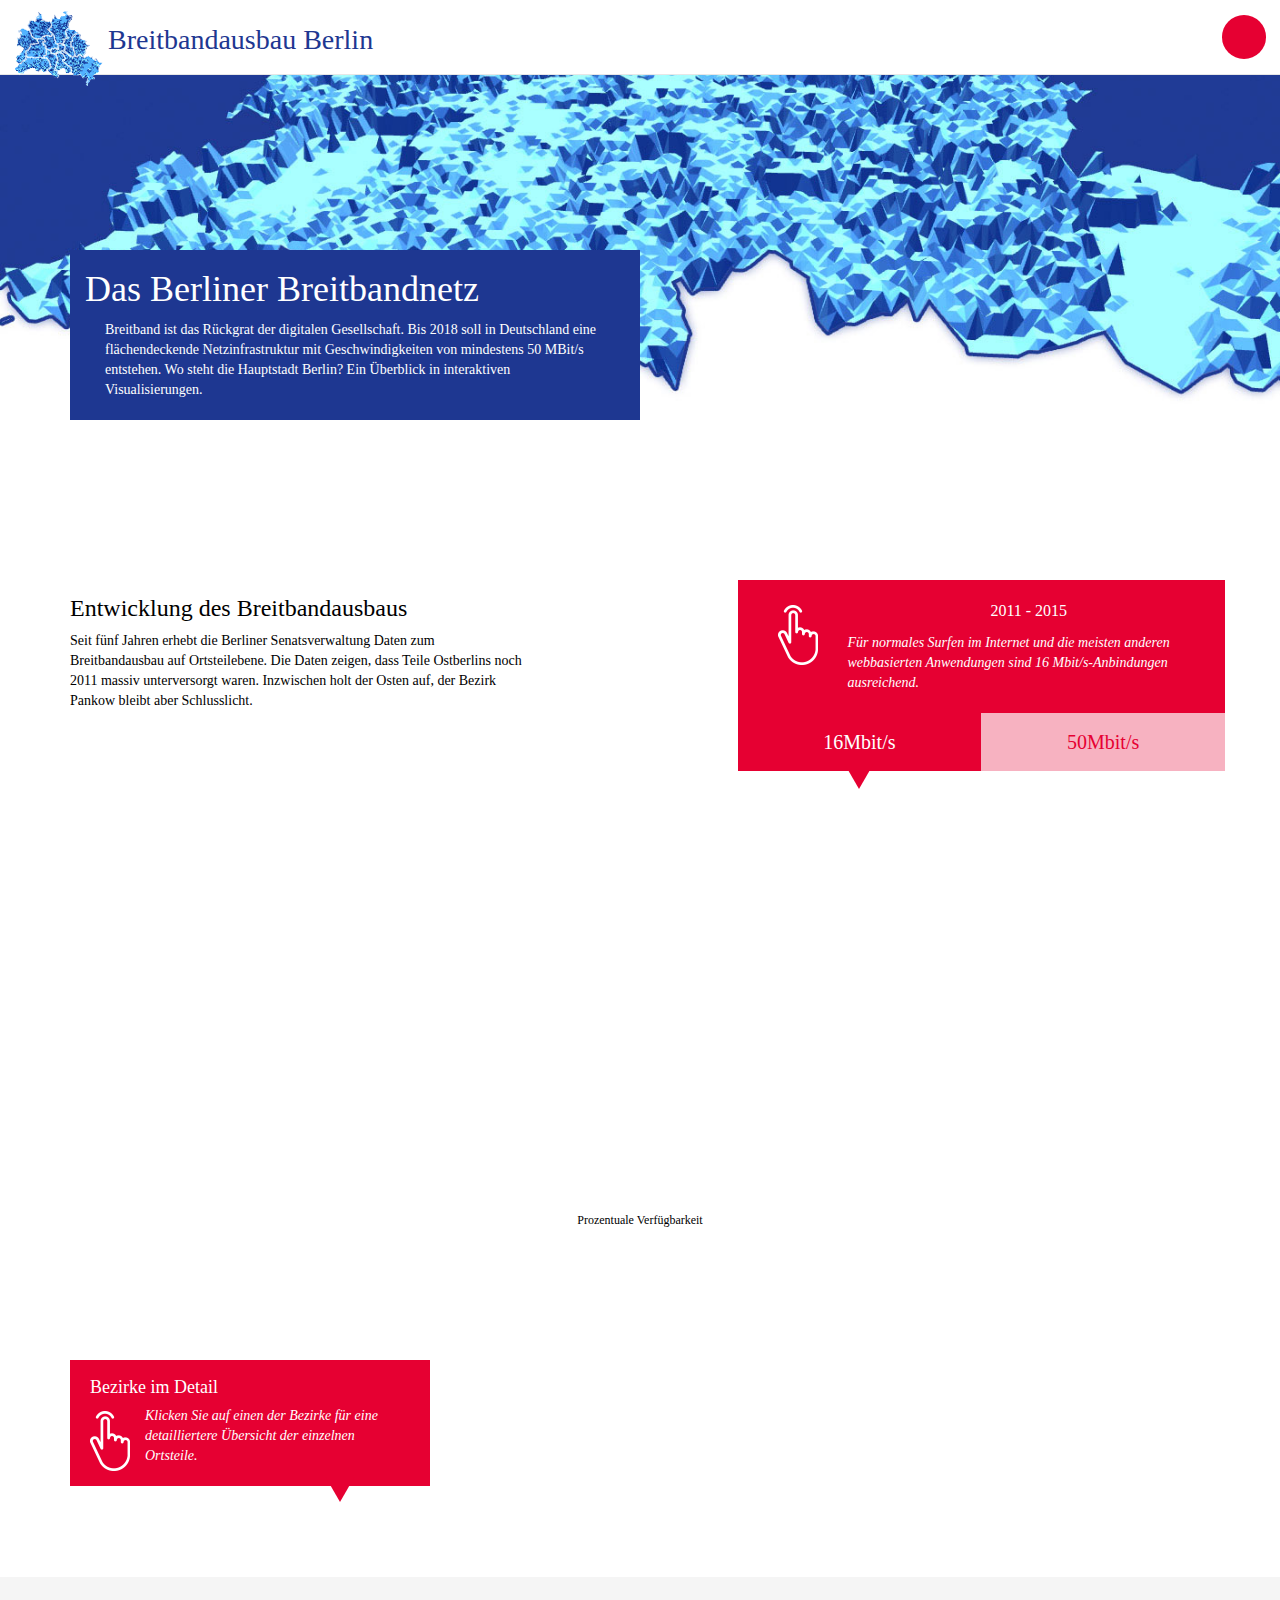
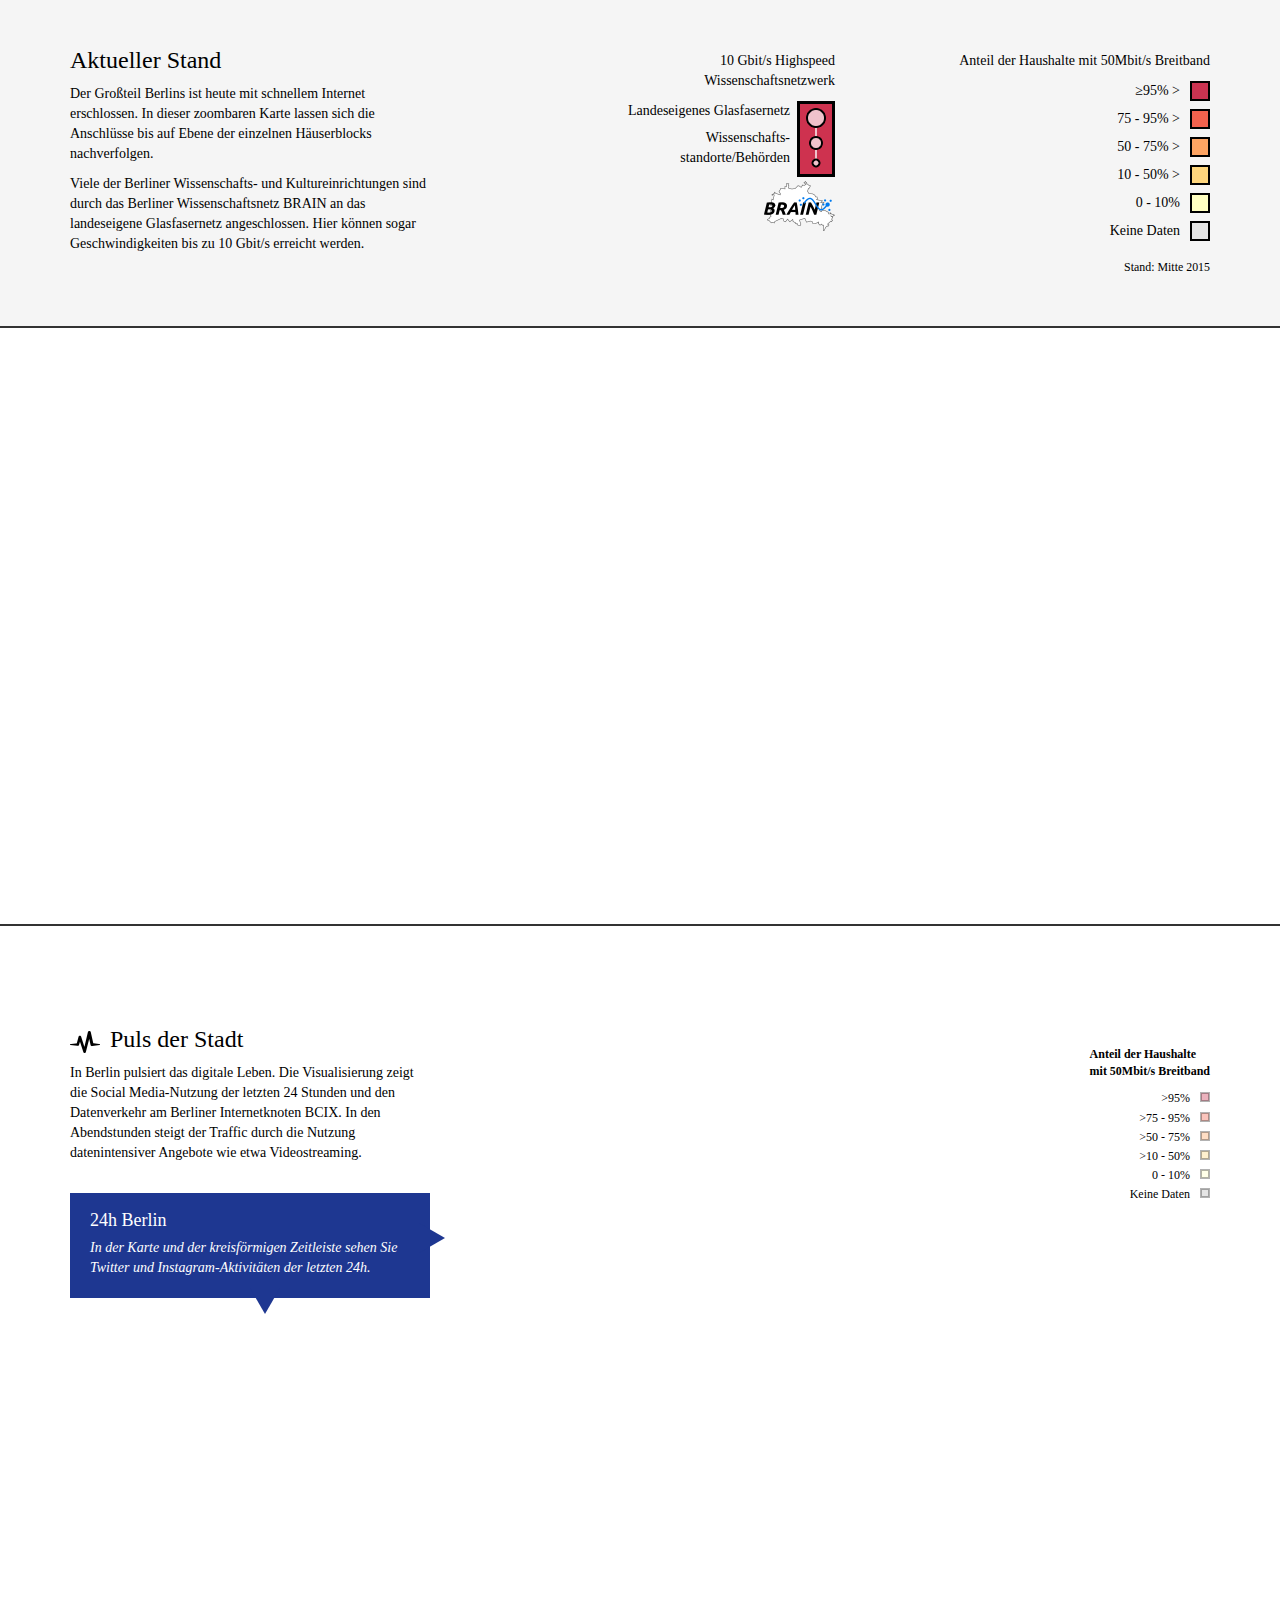
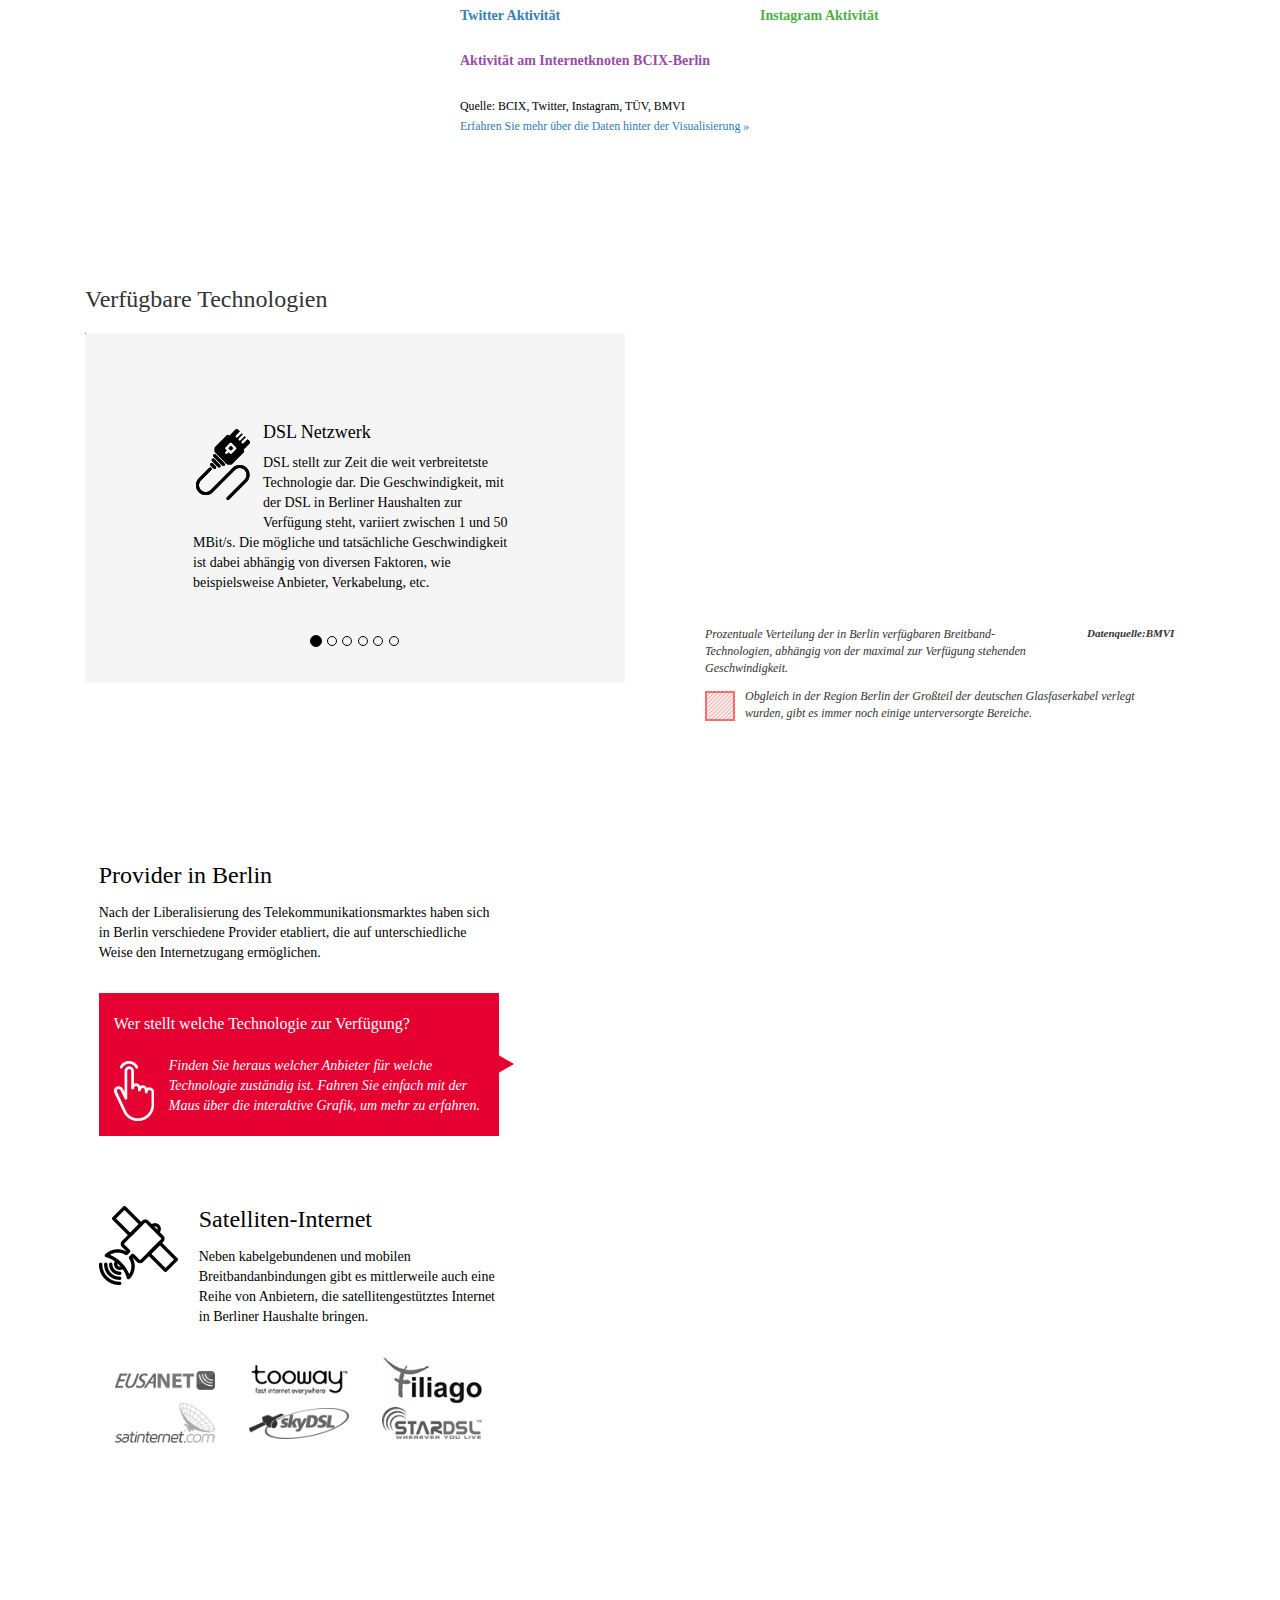
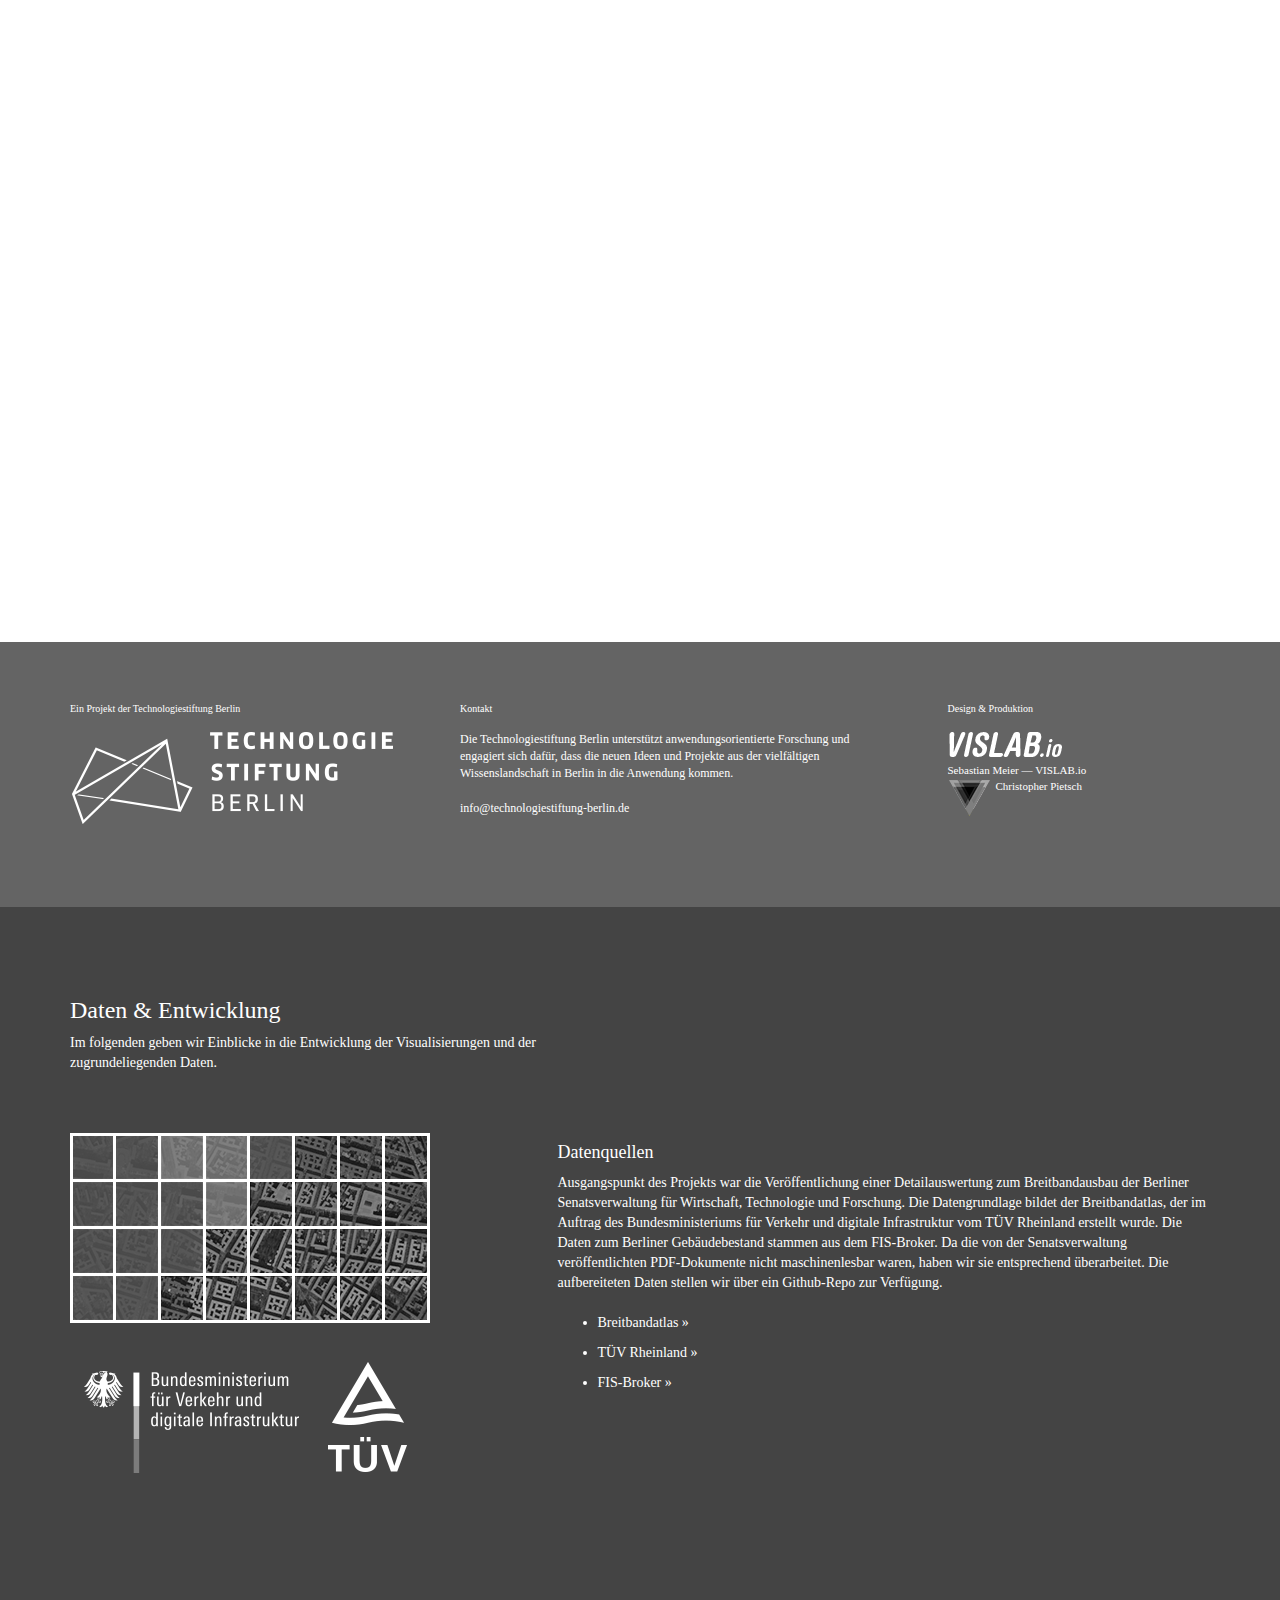
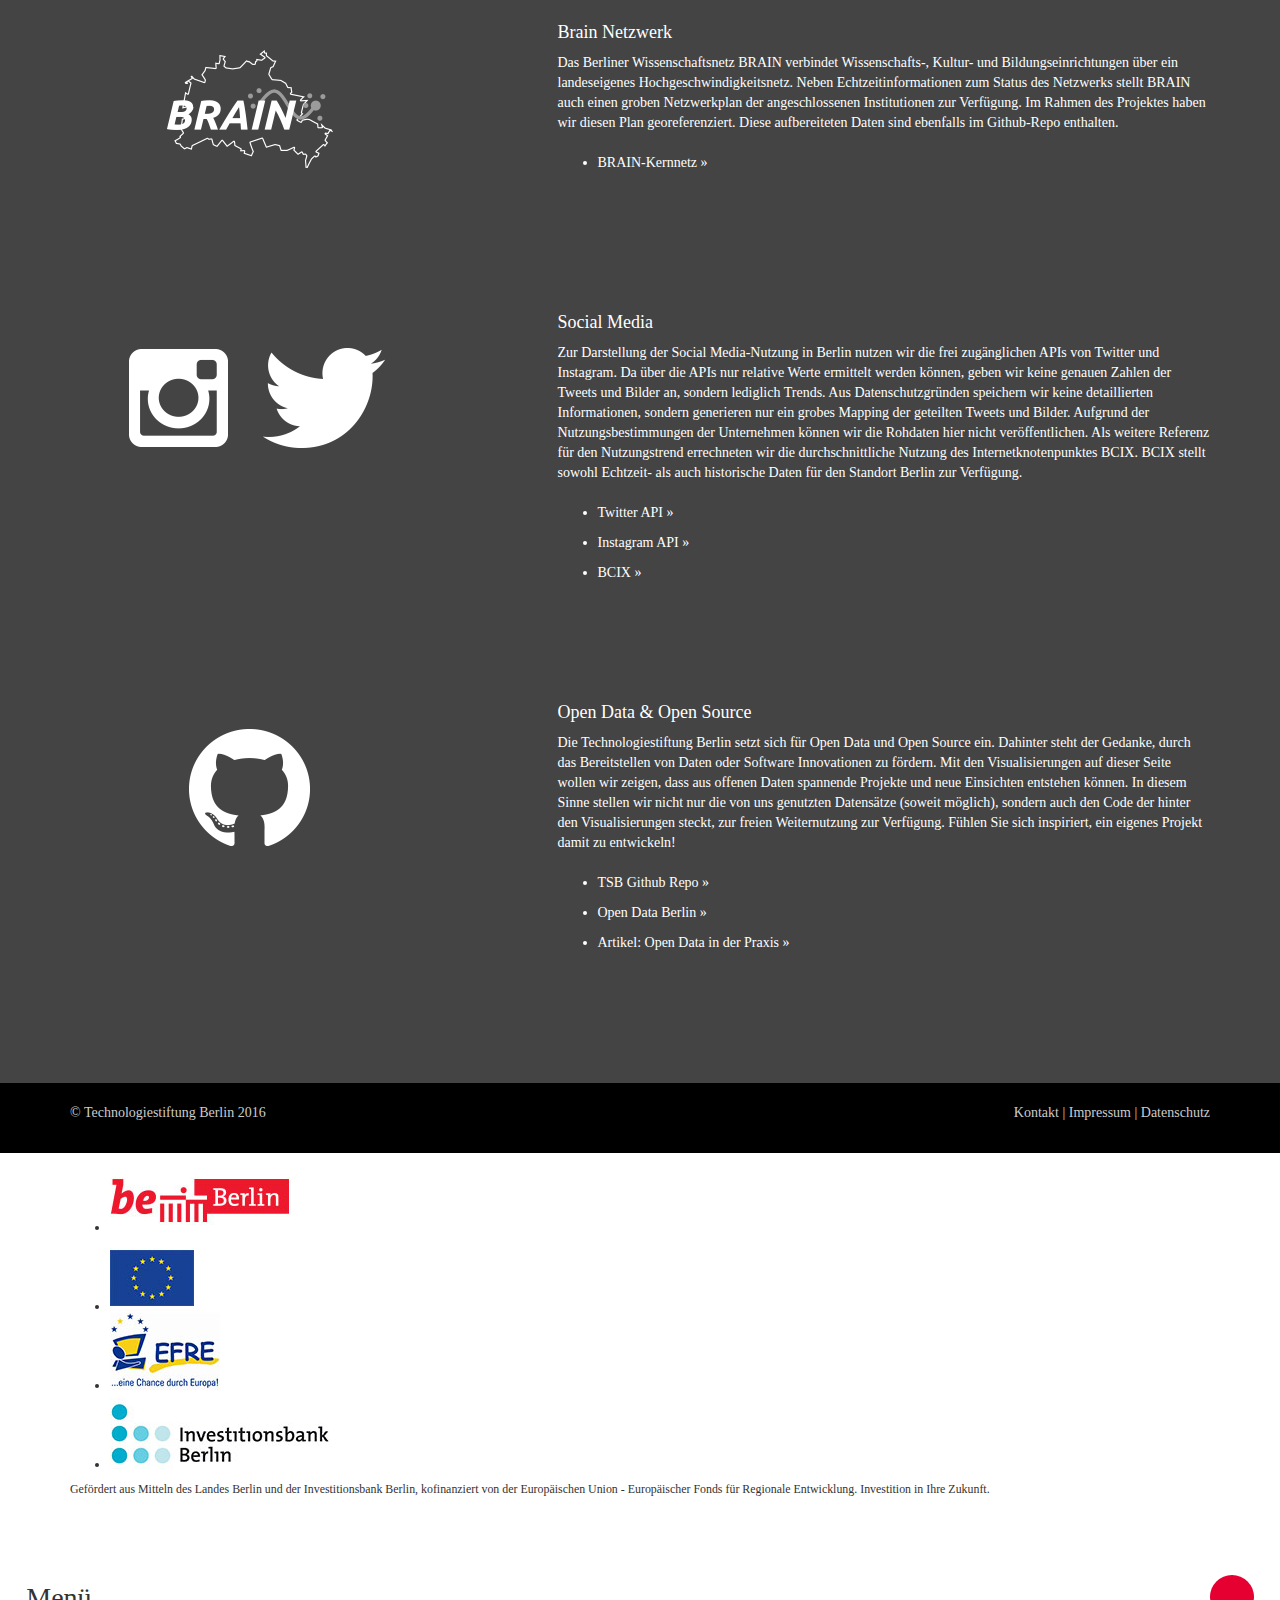
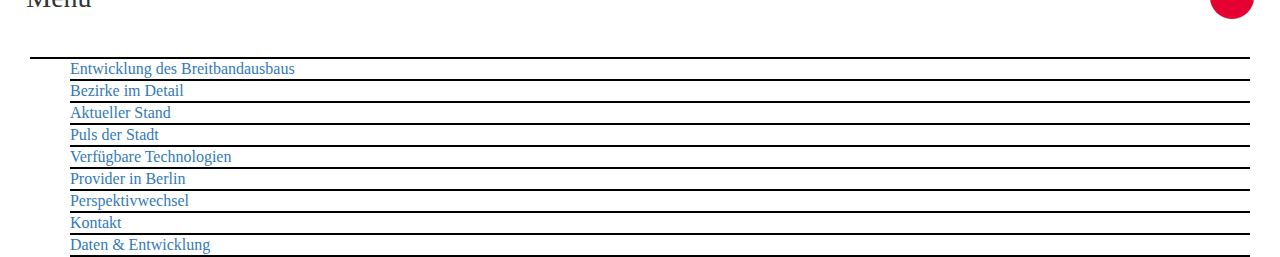
==== commit 7bbdc02c: "PIWIK" ====
--- a/visualization/index.html
+++ b/visualization/index.html
@@ -1,31 +1,19 @@
+<!DOCTYPE html>
 <html>
 	<head>
-		<meta name="viewport" content="width=device-width">
-		<meta http-equiv="X-UA-Compatible" content="IE=edge">
-		<meta charset='UTF-8'/>
-		<!-- jQuery -->
-		<script type="text/javascript" src="js/jquery-1.11.3.min.js"></script>
+		<meta name="viewport" content="width=device-width, initial-scale=1.0, user-scalable=0, minimum-scale=1.0, maximum-scale=1.0" />
+		<meta name="apple-mobile-web-app-capable" content="yes" />
+		<meta http-equiv="X-UA-Compatible" content="IE=edge" />
+		<meta charset='UTF-8' />
+		<title>Breitbandausbau Berlin</title>
 		<!--[if lt IE 10]>
 	      <script src="https://oss.maxcdn.com/libs/html5shiv/3.7.0/html5shiv.js"></script>
 	      <script src="https://oss.maxcdn.com/libs/respond.js/1.4.2/respond.min.js"></script>
 	    <![endif]-->
-		<!-- Bootstrap -->
 		<link rel="stylesheet" href="css/bootstrap.min.css">
-		<script src="js/bootstrap.min.js"></script>
-		<!-- D3 -->
-		<script src="js/d3.v3.min.js" charset="utf-8"></script>
-		<script src="js/topojson.v1.min.js"></script>
-		<!-- SIDR -->
-		<script src="js/jquery.sidr.min.js"></script>
-		<!-- Mapbox -->
 		<link rel="stylesheet" href="css/leaflet.css" />
-		<script src="js/leaflet.js"></script>
-		<script src="http://maps.google.com/maps/api/js?v=3.2&sensor=false&key=AIzaSyCAyMD9WlqCuPFHKI9T7tpDl2DU7VZ9LA0"></script>
-		<script src="js/min/Google-min.js"></script>
-		<script src="js/min/Leaflet.Sleep-min.js"></script>
-		<!-- Breitband CSS -->
 		<link rel='stylesheet' href='css/main.css' type='text/css' />
-		<title>Breitbandausbau Berlin</title>
+		<link rel="shortcut icon" type="image/x-icon" href="/favicon.ico" />
 	</head>
 	<body>
 
@@ -43,7 +31,7 @@
 		<div id="start">
 			<div class="container">
 				<div class="blue storer-box col col-xs-12 col-sm-8 col-md-6 col-lg-6">
-					<h2>Das Berliner Breitbandnetz</h2>
+					<h1>Das Berliner Breitbandnetz</h1>
 					<p>Breitband ist das Rückgrat der digitalen Gesellschaft. Bis 2018 soll in Deutschland eine flächendeckende Netzinfrastruktur mit Geschwindigkeiten von mindestens 50 MBit/s entstehen. Wo steht die Hauptstadt Berlin? Ein Überblick in interaktiven Visualisierungen.</p>
 				</div>
 			</div>
@@ -107,7 +95,7 @@
 		<section id="bezirke">
 			<div id="compare">
 				<div class="container">
-					<div class="row" class="chart">
+					<div class="row">
 						<div class="col col-xs-12 col-sm-4 col-lg-4">
 							<div class="red company-help pulse-help">
 								<strong>Bezirke im Detail</strong>
@@ -132,19 +120,18 @@
 								Der Großteil Berlins ist heute mit schnellem Internet erschlossen. In dieser zoombaren Karte lassen sich die Anschlüsse bis auf Ebene der einzelnen Häuserblocks nachverfolgen.
 							</p>
 							<blockquote>
-								Viele der Berliner Wissenschaftseinrichtungen, Kulturinstitute und Verwaltungsgebäude sind an ein landeseigenes Glasfasernetz angeschlossen. Hier können sogar Geschwindigkeiten bis zu 10.000 Mbit/s erreicht werden.
+								Viele der Berliner Wissenschafts- und Kultureinrichtungen sind durch das Berliner Wissenschaftsnetz BRAIN an das landeseigene Glasfasernetz angeschlossen. Hier können sogar Geschwindigkeiten bis zu 10 Gbit/s erreicht werden.
 							</blockquote>
 						</div>
-						<div class="col col-xs-6 col-sm-3 col-lg-4 middle-col">
+						<div class="col col-xs-12 col-sm-3 col-lg-4 middle-col">
 							<p><strong>10 Gbit/s Highspeed<br />Wissenschaftsnetzwerk</strong></p>
 							<ul class="legend">
-								<li>BRAIN-Kernnetz</li>
-								<li>Behördenstandort</li>
-								<li>Wissenschafts-<br />standort</li>
+								<li>Landeseigenes Glasfasernetz</li>
+								<li>Wissenschafts-<br />standorte/Behörden</li>
 							</ul>
 							<a href="https://www.brain.de" target="_blank"><span class="image image-brain"></span></a>
 						</div>
-						<div class="col col-xs-6 col-sm-4 col-lg-4 scnd-col">
+						<div class="col col-xs-12 col-sm-4 col-lg-4 scnd-col">
 							<p><strong>Anteil der Haushalte mit 50Mbit/s Breitband</strong></p>
 							<ul class="legend">
 								<li>≥95%<span><span style="background-color:rgba(189,0,38,0.8);"></span></span> ></li>
@@ -166,14 +153,14 @@
 
 		</section>
 
-		<section id="puls"></section>
+		<section id="puls">
 			<div id="pulse" class="white">
 				<div class="container">
 					<div class="row">
 						<div class="col col-xs-12 col-sm-5 col-lg-4">
 							<h3><span class="image image-pulse"></span>Puls der Stadt</h3>
 							<p>
-								In Berlin pulsiert das digitale Leben. Die Visualisierung zeigt die Social Media-Nutzung der letzten 24 Stunden und den Datenverkehr am Berliner Internetknoten CIX. In den Abendstunden steigt der Traffic durch die Nutzung datenintensiver Angebote wie etwa Videostreaming.
+								In Berlin pulsiert das digitale Leben. Die Visualisierung zeigt die Social Media-Nutzung der letzten 24 Stunden und den Datenverkehr am Berliner Internetknoten BCIX. In den Abendstunden steigt der Traffic durch die Nutzung datenintensiver Angebote wie etwa Videostreaming.
 							</p>
 							<div class="blue company-help pulse-help">
 								<strong>24h Berlin</strong>
@@ -194,10 +181,10 @@
 										<div></div> Instagram Aktivität
 									</li>
 									<li id="legend_cix">
-										<div></div> Aktivität am Internetknoten CIX-Berlin
+										<div></div> Aktivität am Internetknoten BCIX-Berlin
 									</li>
 								</ul>
-								<div class="data"><span class="small">Quelle: CIX, Twitter, Instagram, TÜV, BMVI<br /><a href="#">Erfahren Sie mehr über die Daten hinter der Visualisierung &raquo;</a></span></div>
+								<div class="data"><span class="small">Quelle: BCIX, Twitter, Instagram, TÜV, BMVI<br /><a href="#daten">Erfahren Sie mehr über die Daten hinter der Visualisierung &raquo;</a></span></div>
 							</div>
 							<div id="small-legend">
 								<p><strong>Anteil der Haushalte<br />mit 50Mbit/s Breitband</strong></p>
@@ -254,7 +241,7 @@
 									<div class="container">
 										<div class="carousel-caption">
 											<h4><span class="image image-cable"></span>Highspeednetz (FTTX)</h4>
-											<p>Die neuen Glasfasertechnologien werden unter FTTX zusammengefasst (X steht dabei als Platzhalter für verschiedene Glasfasertypen). Berlin und andere deutsche Metropolen stellen den Schwerpunkt des bisherigen Ausbaus dar. Über die neuen Glasfaserkabel können Geschwindigkeiten von bis zu 1 GBit erreicht werden.</p>
+											<p>Die neuen Glasfasertechnologien werden unter FTTX zusammengefasst (X steht dabei als Platzhalter für verschiedene Glasfasertypen). Über die neuen Glasfaserkabel können Geschwindigkeiten von bis zu 1 GBit erreicht werden.</p>
 										</div>
 									</div>
 								</div>
@@ -324,7 +311,7 @@
 							<div id="satellite-container">
 								<span class="image  image-satellite satellite-icn"></span>
 								<div class="satellite-text">
-									<h3>Satelliten Internet</h3>
+									<h3>Satelliten-Internet</h3>
 									<p>Neben kabelgebundenen und mobilen Breitbandanbindungen gibt es mittlerweile auch eine Reihe von Anbietern, die satellitengestütztes Internet in Berliner Haushalte bringen.</p>
 								</div>
 								<div id="satellite-logos">
@@ -349,7 +336,7 @@
 							</div>
 						</div>
 						<div class="col hidden-xs col-sm-1"></div>
-						<div class="col col-xs-12 col-sm-6 white">
+						<div class="col col-xs-12 col-sm-6">
 							<div id="companies-vis"></div>
 						</div>
 					</div>
@@ -360,7 +347,7 @@
 		<section id="perspektive">
 			<div id="threeD">
 				<div id="hasGL">
-					<iframe src="" id="meshframe" allowfullscreen></iframe>
+					<iframe id="meshframe" allowfullscreen></iframe>
 				</div>
 				<div id="noGL">
 					<div class="company-help red">
@@ -374,25 +361,12 @@
 
 		<section id="kontakt">
 			<div id="footer">
-				<div class="container" id="sponsors">
-					<div class="row">
-						<div class="col col-xs-12">
-							<ul class="logolist">
-								<li><a href="#" title="be Berlin"><span class="image image-beberlin"></span></a></li>
-								<li><a href="#" title="Europäische Union"><span class="image image-eu"></span></a></li>
-								<li><a href="#" title="EFRE"><span class="image image-efre"></span></a></li>
-								<li><a href="#" title="Investitionsbank Berlin"><span class="image image-invest"></span></a></li>
-							</ul>
-							<span class="small">Gefördert aus Mitteln des Landes Berlin und der Investitionsbank Berlin, kofinanziert von der Europäischen Union - Europäischer Fonds für Regionale Entwicklung. Investition in Ihre Zukunft.</span>
-						</div>
-					</div>
-				</div>
 				<div class="grey">
 					<div class="container">
 						<div class="row">
 							<div class="col col-xs-12 col-sm-6 col-lg-4">
 								<span class="small">Ein Projekt der Technologiestiftung Berlin</span>
-								<a href="https://www.technologiestiftung-berlin.de/de/startseite/" title="Technologiestiftung Berlin"><span class="image image-tsb"></span></a>
+								<a href="https://www.technologiestiftung-berlin.de/de/startseite/" target="_blank" title="Technologiestiftung Berlin"><span class="image image-tsb"></span></a>
 							</div>
 							<div class="col col-xs-12 col-sm-6 col-lg-5 middle-col">
 								<span class="small">Kontakt</span>
@@ -403,9 +377,12 @@
 							</div>
 							<div class="col col-xs-12 col-sm-12 col-lg-3 scnd-col">
 								<span class="small">Design &amp; Produktion</span>
-								<a href="http://www.vislab.io" title="VISLAB"><span class="image image-vislab"></span></a>
-								<a href="http://www.vislab.io">Sebastian Meier — VISLAB.io</a><br /><br />
-								<a href="http://www.chrispie.com" title="Christopher Pietsch"><span class="image image-chrispie"></span></a><a href="http://www.chrispie.com" title="Christopher Pietsch">Christopher Pietsch</a>
+								<a href="http://www.vislab.io" target="_blank" title="VISLAB"><span class="image image-vislab"></span></a>
+								<a href="http://www.vislab.io" target="_blank">Sebastian Meier — VISLAB.io</a><br />
+
+								<a href="http://www.chrispie.com" target="_blank" title="Christopher Pietsch"><span class="image image-chrispie"></span></a>
+								
+								<a href="http://www.chrispie.com" target="_blank" title="Christopher Pietsch">Christopher Pietsch</a>
 							</div>
 						</div>
 					</div>
@@ -433,12 +410,12 @@
 						<div class="col col-xs-12 col-sm-6 col-md-7">
 							<h4>Datenquellen</h4>
 							<p>
-								Ausgangspunkt des Projekts war die Veröffentlichung von Daten zum Breitbandausbau der Berliner Senatsverwaltung für Wirtschaft, Technologie und Forschung. Für die Aufschlüsselung auf Häuserblockebene nutzen wir zusätzlich Daten aus dem Breitbandatlas, der im Auftrag des Bundesministeriums für Verkehr und digitale Infrastruktur vom TÜV Rheinland erstellt wurde. Die Daten zum Berliner Gebäudebestand stammen aus dem FIS-Broker. Da die von der Senatsverwaltung veröffentlichten PDF-Dokumente nicht maschinenlesbar waren, haben wir sie entsprechend überarbeitet. Die aufbereiteten Daten stellen wir über ein Github-Repo zur Verfügung.
+								Ausgangspunkt des Projekts war die Veröffentlichung einer Detailauswertung zum Breitbandausbau der Berliner Senatsverwaltung für Wirtschaft, Technologie und Forschung. Die Datengrundlage bildet der Breitbandatlas, der im Auftrag des Bundesministeriums für Verkehr und digitale Infrastruktur vom TÜV Rheinland erstellt wurde. Die Daten zum Berliner Gebäudebestand stammen aus dem FIS-Broker. Da die von der Senatsverwaltung veröffentlichten PDF-Dokumente nicht maschinenlesbar waren, haben wir sie entsprechend überarbeitet. Die aufbereiteten Daten stellen wir über ein Github-Repo zur Verfügung.
 							</p>
 							<ul>
-								<li><a target="_blank" href="http://www.zukunft-breitband.de/">Breitbandatlas &raquo;</a></li>
-								<li><a target="_blank" href="">TÜV Rheinland &raquo;</a></li>
-								<li><a target="_blank" href="">FIS-Broker &raquo;</a></li>
+								<li><a href="http://www.zukunft-breitband.de/" target="_blank">Breitbandatlas &raquo;</a></li>
+								<li><a href="http://www.tuv.com/de/deutschland/home.jsp" target="_blank">TÜV Rheinland &raquo;</a></li>
+								<li><a href="http://www.stadtentwicklung.berlin.de/geoinformation/fis-broker/" target="_blank">FIS-Broker &raquo;</a></li>
 							</ul>
 						</div>
 					</div>
@@ -453,13 +430,12 @@
 								Das Berliner Wissenschaftsnetz BRAIN verbindet Wissenschafts-, Kultur- und Bildungseinrichtungen über ein landeseigenes Hochgeschwindigkeitsnetz. Neben Echtzeitinformationen zum Status des Netzwerks stellt BRAIN auch einen groben Netzwerkplan der angeschlossenen Institutionen zur Verfügung. Im Rahmen des Projektes haben wir diesen Plan georeferenziert. Diese aufbereiteten Daten sind ebenfalls im Github-Repo enthalten.
 							</p>
 							<ul>
-								<li><a target="_blank" href="">BRAIN-Kernnetz &raquo;</a></li>
+								<li><a target="_blank" href="https://www.brain.de/home/view">BRAIN-Kernnetz &raquo;</a></li>
 							</ul>
 						</div>
 					</div>
 					<div class="row subrow">
 						<div class="col cols-xs-12 col-sm-5 col-md-4">
-							<img src="images/data_map.png" alt="Berlin" />
 							<img src="images/data_social.png" alt="Twitter und Instagram" />
 						</div>
 						<div class="col hidden-xs col-sm-1"></div>
@@ -469,9 +445,9 @@
 								Zur Darstellung der Social Media-Nutzung in Berlin nutzen wir die frei zugänglichen APIs von Twitter und Instagram. Da über die APIs nur relative Werte ermittelt werden können, geben wir keine genauen Zahlen der Tweets und Bilder an, sondern lediglich Trends. Aus Datenschutzgründen speichern wir keine detaillierten Informationen, sondern generieren nur ein grobes Mapping der geteilten Tweets und Bilder. Aufgrund der Nutzungsbestimmungen der Unternehmen können wir die Rohdaten hier nicht veröffentlichen. Als weitere Referenz für den Nutzungstrend errechneten wir die durchschnittliche Nutzung des Internetknotenpunktes BCIX. BCIX stellt sowohl Echtzeit- als auch historische Daten für den Standort Berlin zur Verfügung.
 							</p>
 							<ul>
-								<li><a target="_blank" href="">Twitter API &raquo;</a></li>
-								<li><a target="_blank" href="">Instagram API &raquo;</a></li>
-								<li><a target="_blank" href="">BCIX &raquo;</a></li>
+								<li><a target="_blank" href="https://dev.twitter.com/">Twitter API &raquo;</a></li>
+								<li><a target="_blank" href="https://www.instagram.com/developer/">Instagram API &raquo;</a></li>
+								<li><a target="_blank" href="http://www.bcix.de/bcix/">BCIX &raquo;</a></li>
 							</ul>
 						</div>
 					</div>
@@ -486,9 +462,9 @@
 								Die Technologiestiftung Berlin setzt sich für Open Data und Open Source ein. Dahinter steht der Gedanke, durch das Bereitstellen von Daten oder Software Innovationen zu fördern. Mit den Visualisierungen auf dieser Seite wollen wir zeigen, dass aus offenen Daten spannende Projekte und neue Einsichten entstehen können. In diesem Sinne stellen wir nicht nur die von uns genutzten Datensätze (soweit möglich), sondern auch den Code der hinter den Visualisierungen steckt, zur freien Weiternutzung zur Verfügung. Fühlen Sie sich inspiriert, ein eigenes Projekt damit zu entwickeln!
 							</p>
 							<ul>
-								<li><a target="_blank" href="">TSB Github Repo &raquo;</a></li>
-								<li><a target="_blank" href="">Open Data Berlin &raquo;</a></li>
-								<li><a target="_blank" href="">Artikel: Open Data in der Praxis &raquo;</a></li>
+								<li><a target="_blank" href="https://github.com/technologiestiftung/breitband">TSB Github Repo &raquo;</a></li>
+								<li><a target="_blank" href="http://daten.berlin.de/">Open Data Berlin &raquo;</a></li>
+								<li><a target="_blank" href="https://www.technologiestiftung-berlin.de/opendatapraxis">Artikel: Open Data in der Praxis &raquo;</a></li>
 							</ul>
 						</div>
 					</div>
@@ -500,7 +476,22 @@
 			<div class="container">
 				<div class="row">
 					<div class="col col-xs-12 col-sm-6 left">&copy; Technologiestiftung Berlin 2016</div>
-					<div class="col col-xs-12 col-sm-6 right"><a href="https://www.technologiestiftung-berlin.de/de/stiftung/kontakt-anfahrt/">Kontakt</a>&nbsp;|&nbsp;<a href="https://www.technologiestiftung-berlin.de/de/impressum">Impressum</a>&nbsp;|&nbsp;<a href="https://www.technologiestiftung-berlin.de/de/datenschutz/">Datenschutz</a></div>
+					<div class="col col-xs-12 col-sm-6 right"><a href="https://www.technologiestiftung-berlin.de/de/stiftung/kontakt-anfahrt/" target="_blank">Kontakt</a>&nbsp;|&nbsp;<a href="https://www.technologiestiftung-berlin.de/de/impressum" target="_blank">Impressum</a>&nbsp;|&nbsp;<a href="https://www.technologiestiftung-berlin.de/de/datenschutz/" target="_blank">Datenschutz</a></div>
+				</div>
+			</div>
+		</div>
+		<div id="close">
+			<div class="container" id="sponsors">
+				<div class="row">
+					<div class="col col-xs-12">
+						<ul class="logolist">
+							<li><a href="http://www.be.berlin.de/" target="_blank" title="be Berlin"><span class="image image-beberlin"></span></a></li>
+							<li><a href="#" target="_blank" title="Europäische Union"><span class="image image-eu"></span></a></li>
+							<li><a href="http://www.efre.brandenburg.de/" target="_blank" title="EFRE"><span class="image image-efre"></span></a></li>
+							<li><a href="http://www.ibb.de/Foerderangebote.aspx" target="_blank" title="Investitionsbank Berlin"><span class="image image-invest"></span></a></li>
+						</ul>
+						<span class="small">Gefördert aus Mitteln des Landes Berlin und der Investitionsbank Berlin, kofinanziert von der Europäischen Union - Europäischer Fonds für Regionale Entwicklung. Investition in Ihre Zukunft.</span>
+					</div>
 				</div>
 			</div>
 		</div>
@@ -526,17 +517,8 @@
 		</div>
 
 		<!-- Breitband Scripts -->
-		<script src="js/min/jquery.easing-min.js"></script>
-		<script src='js/min/main-min.js'></script>
-		<script src='js/min/main-min.js'></script>
-		<script src='js/min/d3.tooltip-min.js'></script>
-		<script src='js/min/d3.minimap-min.js'></script>
-		<script src='js/min/map-min.js'></script>
-		<script src='js/min/d3.pulse-min.js'></script>
-		<script src='js/min/d3.company-min.js'></script>
-		<script src='js/min/d3.compare-min.js'></script>
-		<script src='js/min/d3.technologie-min.js'></script>
-		<script src="js/three/Detector.js"></script>
+		<script type="text/javascript" src="http://maps.google.com/maps/api/js?v=3.2&sensor=false&key=AIzaSyCAyMD9WlqCuPFHKI9T7tpDl2DU7VZ9LA0"></script>
+		<script type="text/javascript" src="js/min/breitband-min.js"></script>
 		<script type="text/javascript">
 			var minimap, tooltip, company, pulse, compare, technologie, map, threeactive = false;
 
@@ -576,6 +558,7 @@
 					if(!isMobile){
 						$('#hasGL iframe').attr('src', 'mesh.html');
 						threeactive = true;
+						setMesh();
 					}else{
 						d3.select("#hasGL").remove();
 						d3.select(".nowebgl").style("display", "none");
@@ -596,19 +579,31 @@
 
 				$(window).scroll(debouncer(function(e){
 					if(threeactive){
-						var o = $('#meshframe').offset();
-						var iframeY = o.top;
-						var windowHeight = window.innerHeight;
-						var st = $(window).scrollTop();
-						if((st+windowHeight)>iframeY && st<iframeY){
-							document.getElementById("meshframe").contentWindow.threed.play();
-						}else{
-							document.getElementById("meshframe").contentWindow.threed.pause();
-						}
+						setMesh();
 					}
 				}));
 			});
 
 		</script>
+		<!-- Piwik -->
+		<script type="text/javascript">
+			var _paq = _paq || [];
+			_paq.push(["setCookieDomain", "*.breitband-berlin.de"]);
+			_paq.push(["setDomains", ["*.breitband-berlin.de"]]);
+			_paq.push(['trackPageView']);
+			_paq.push(['enableLinkTracking']);
+
+			(function() {
+				var u="//piwik.technologiestiftung-berlin.de/";
+				_paq.push(['setTrackerUrl', u+'piwik.php']);
+				_paq.push(['setSiteId', 3]);
+				var d=document, g=d.createElement('script'),
+					s=d.getElementsByTagName('script')[0];
+				g.type='text/javascript'; g.async=true; g.defer=true;
+				g.src=u+'piwik.js'; s.parentNode.insertBefore(g,s);
+			})();
+		</script>
+		<noscript><p><img src="//piwik.technologiestiftung-berlin.de/piwik.php?idsite=3" style="border:0;" alt="" /></p></noscript>
+		<!-- End Piwik Code -->
 	</body>
 </html>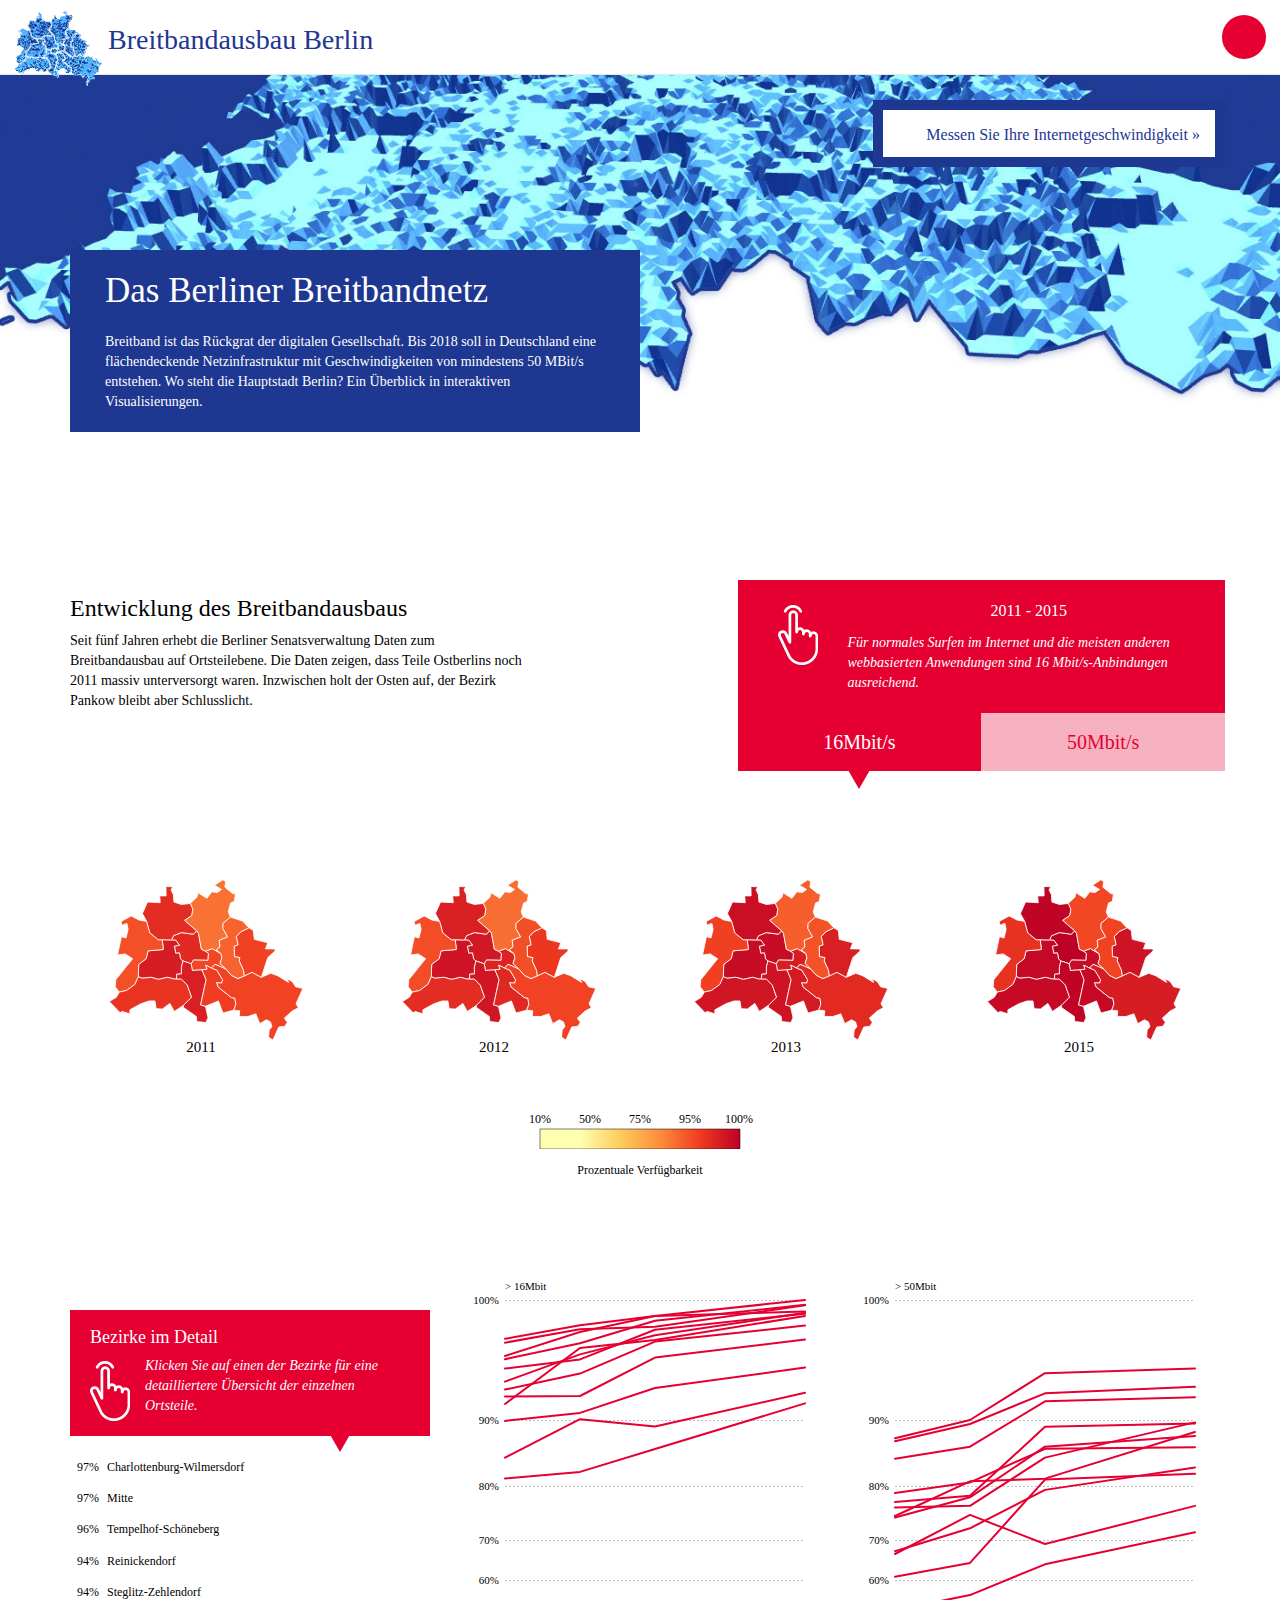
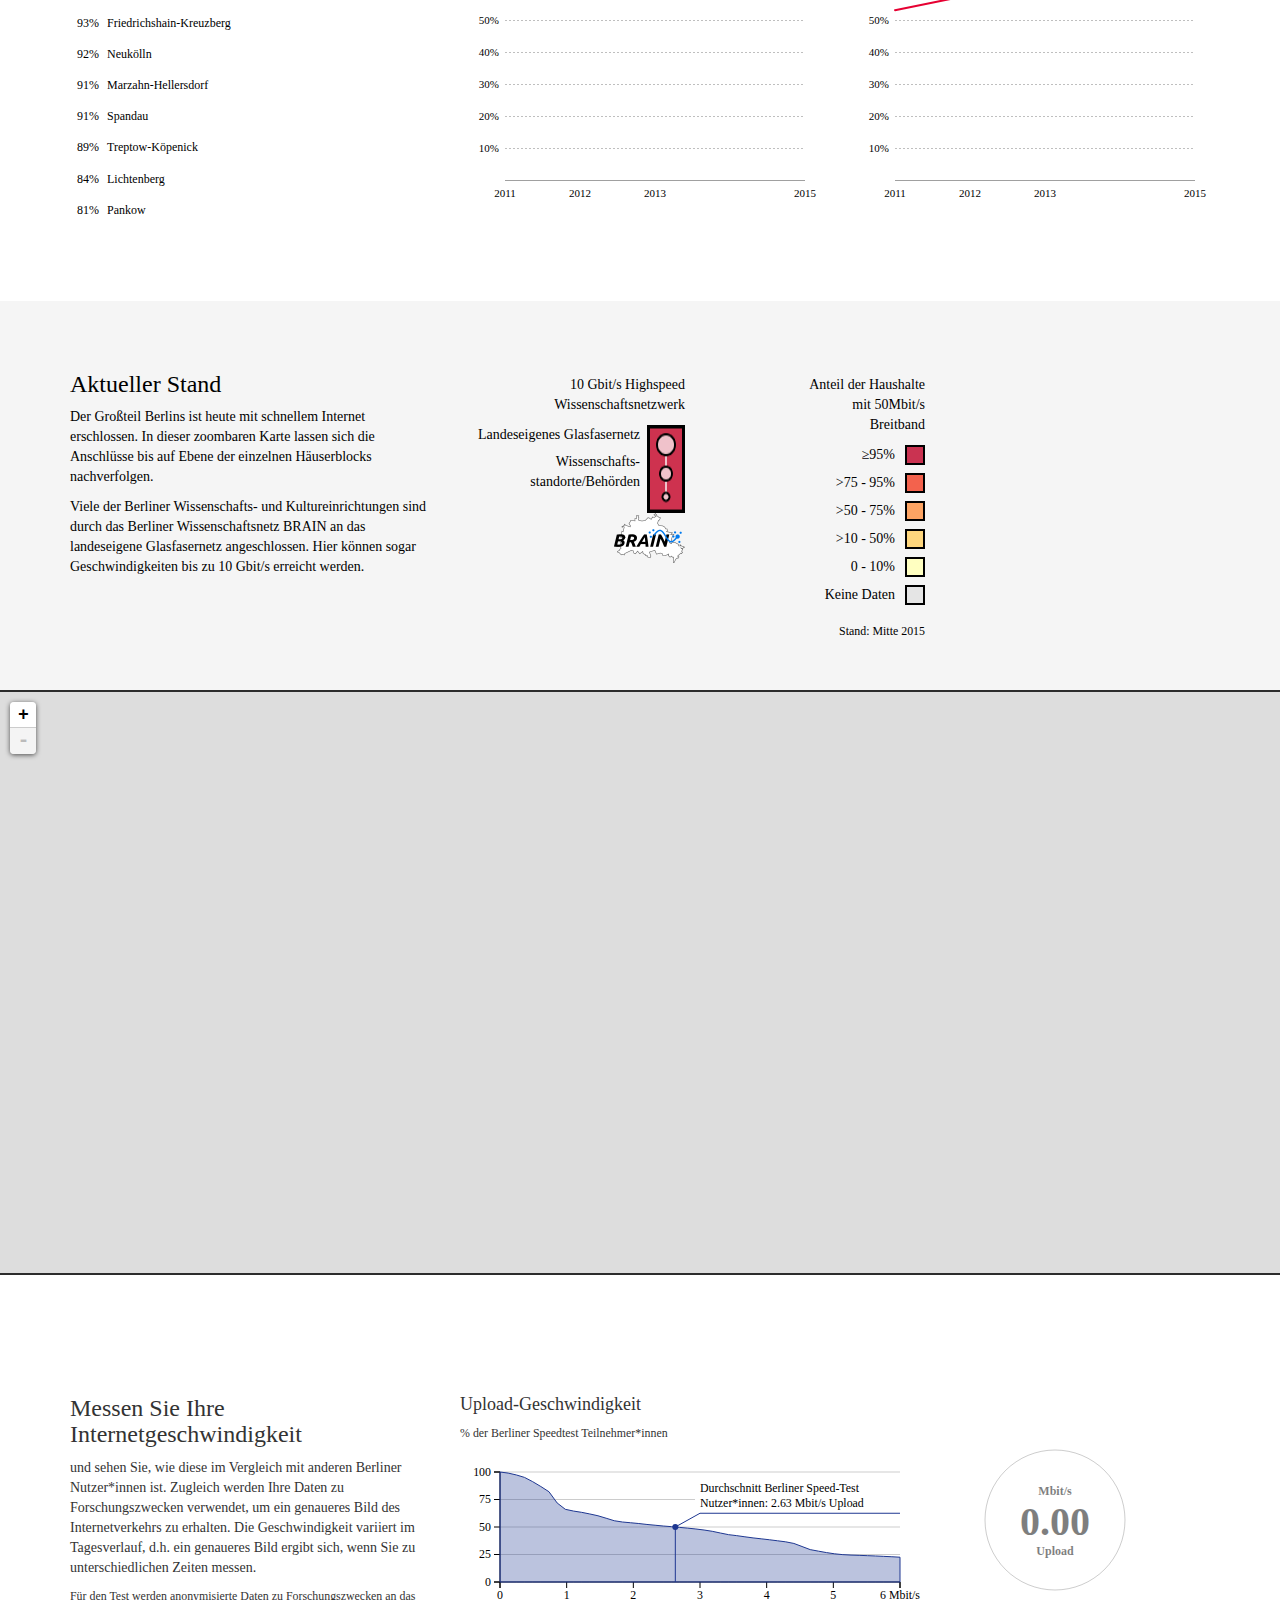
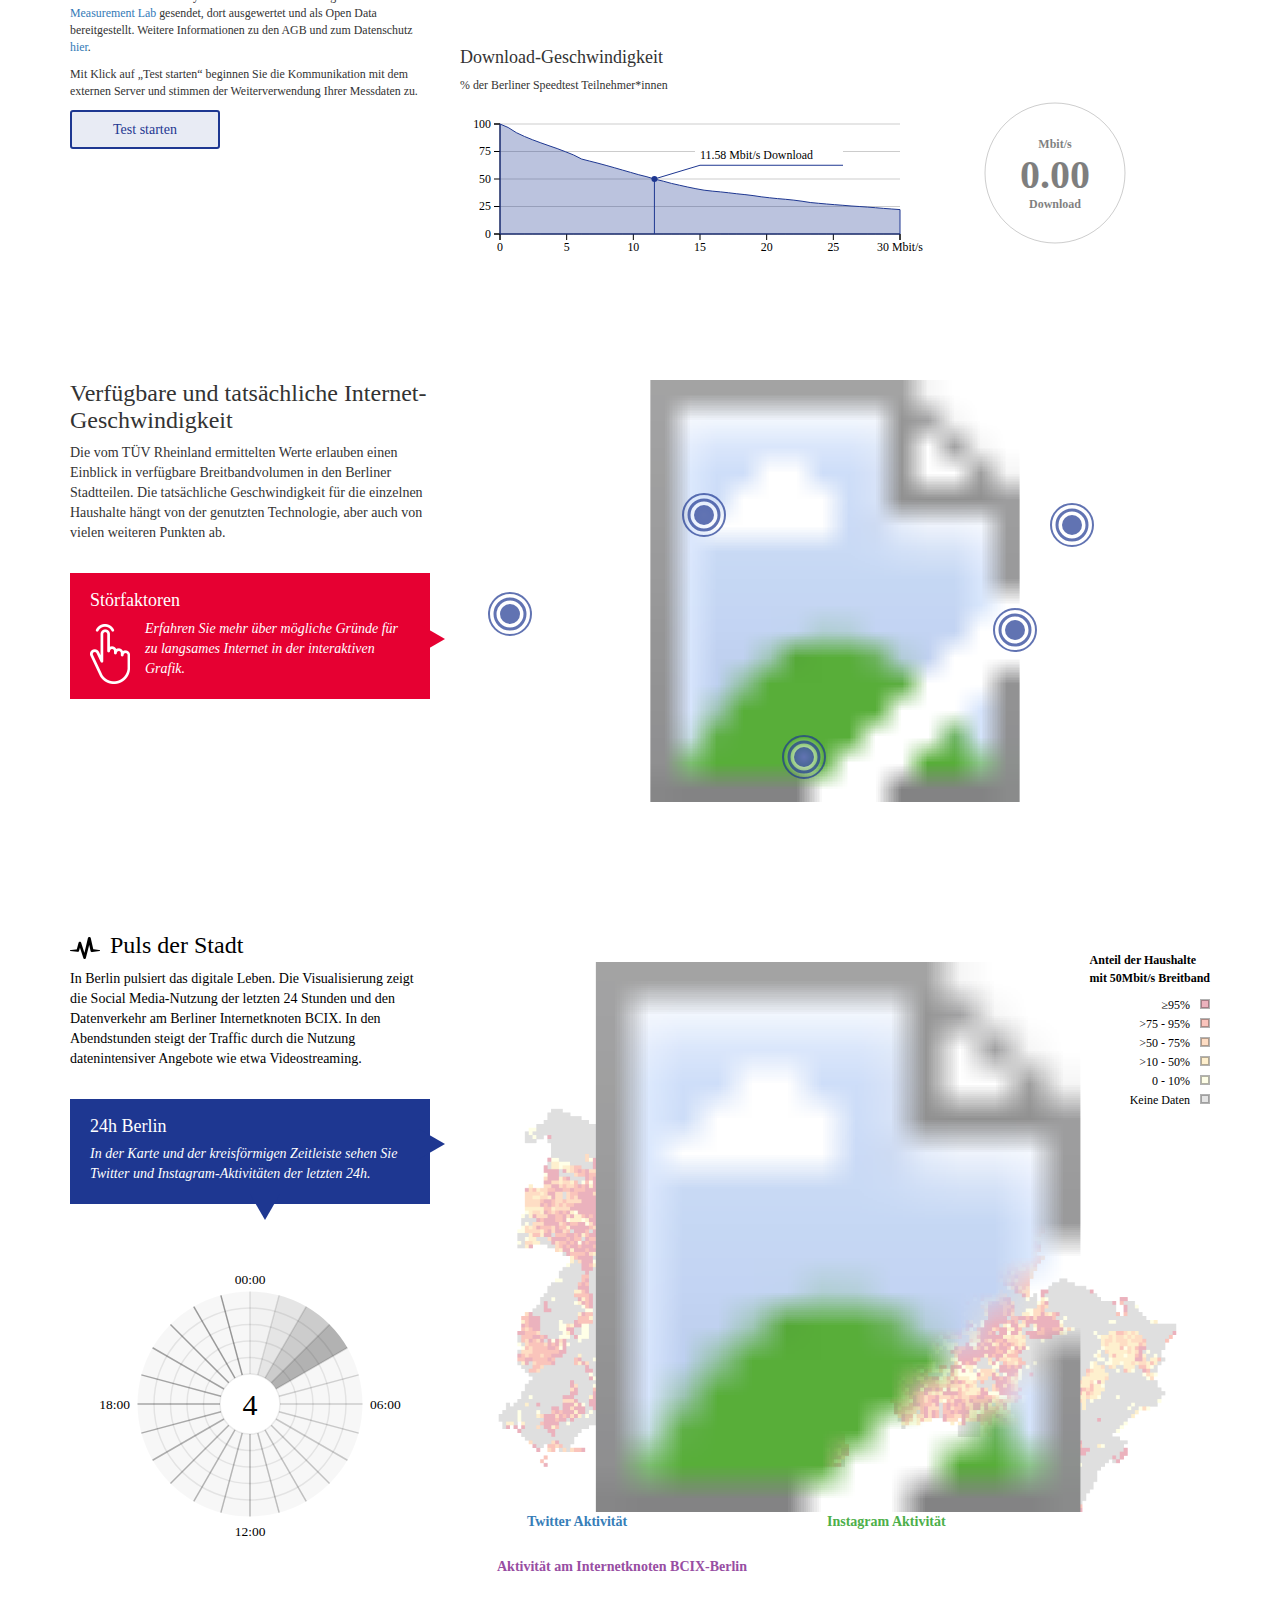
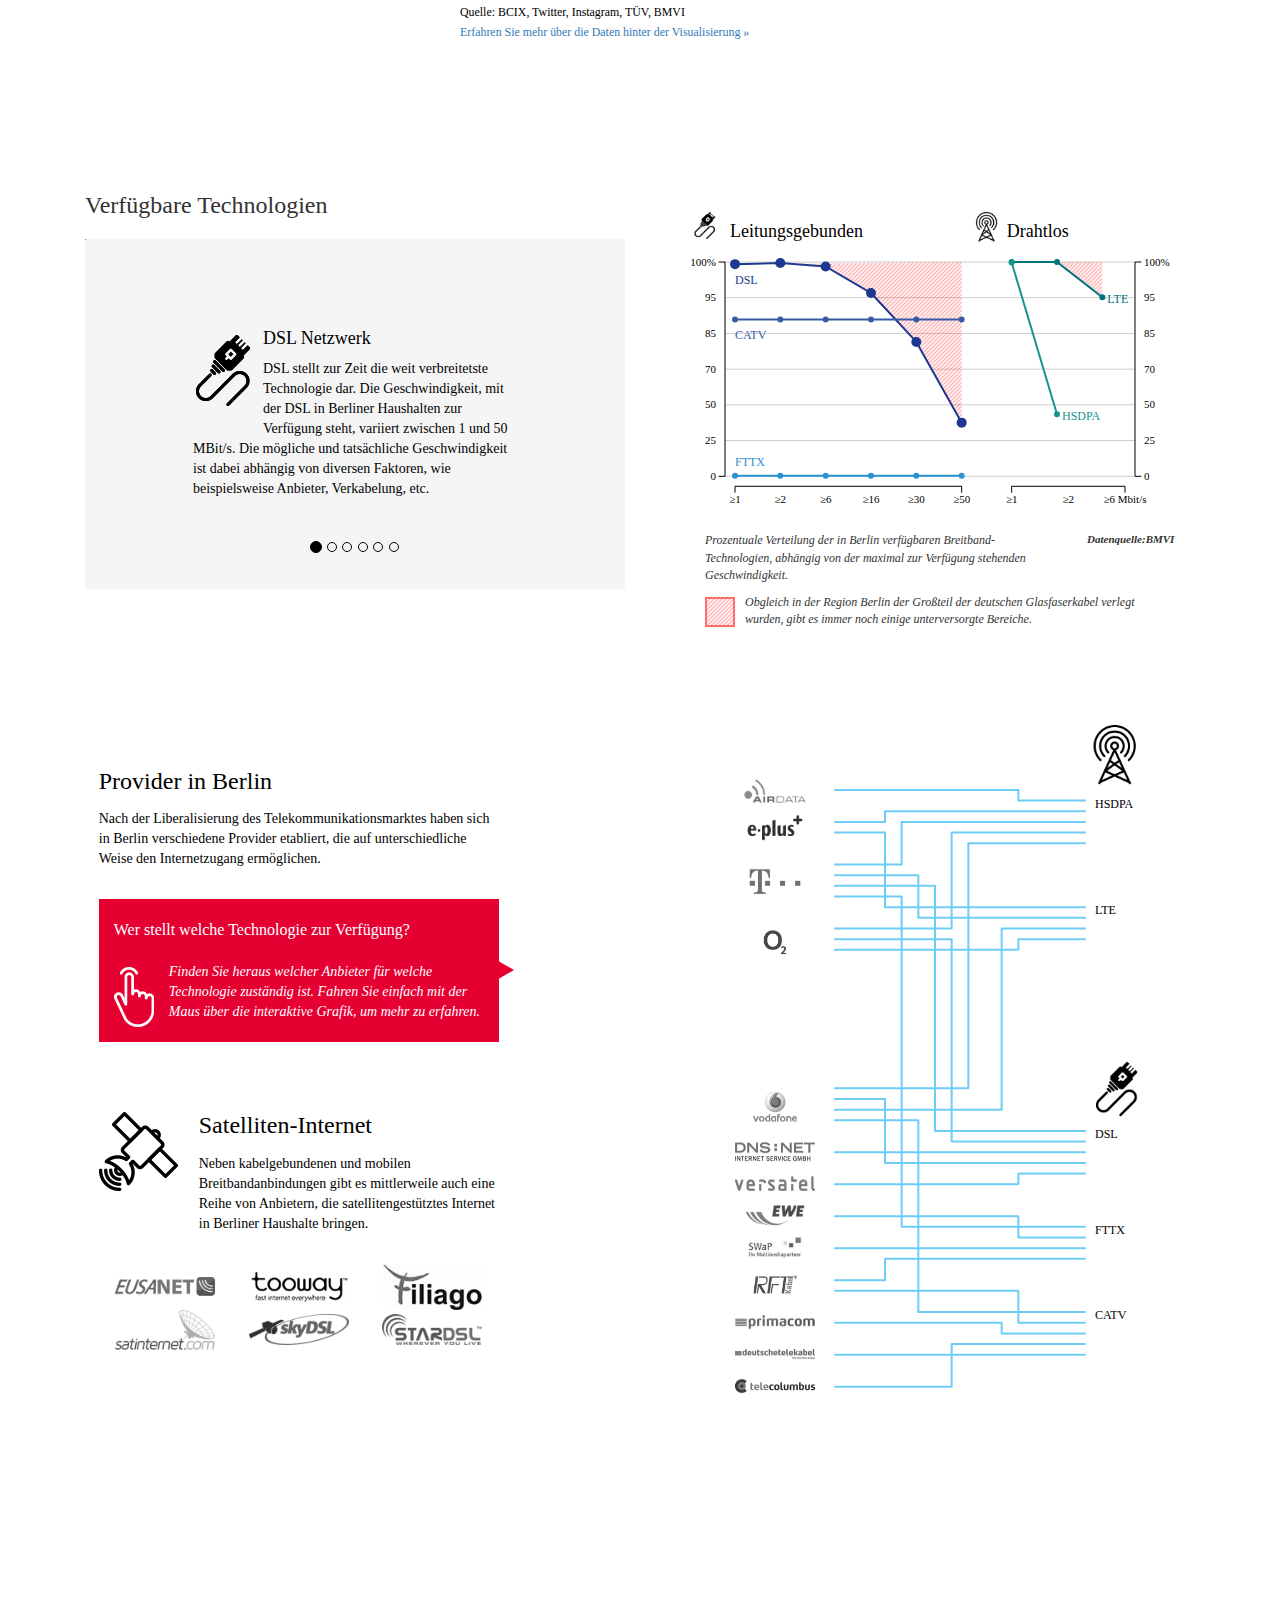
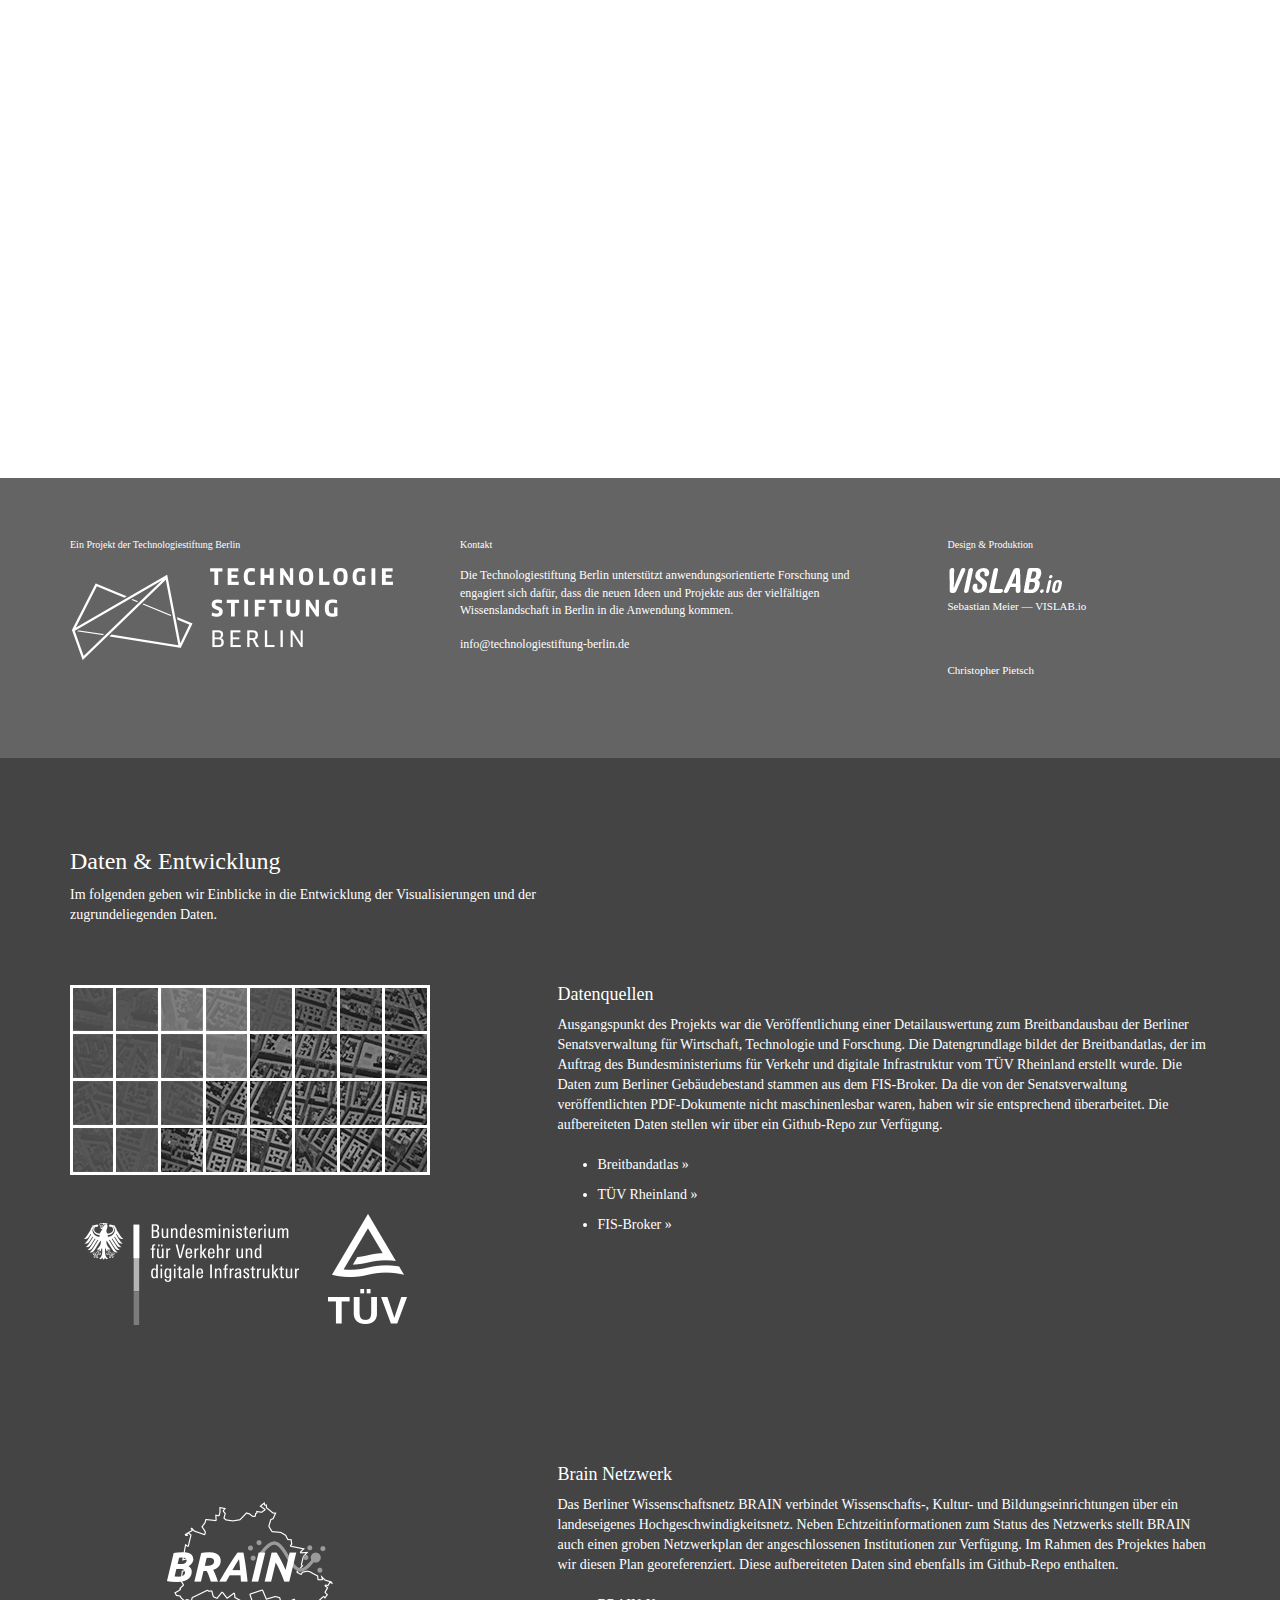
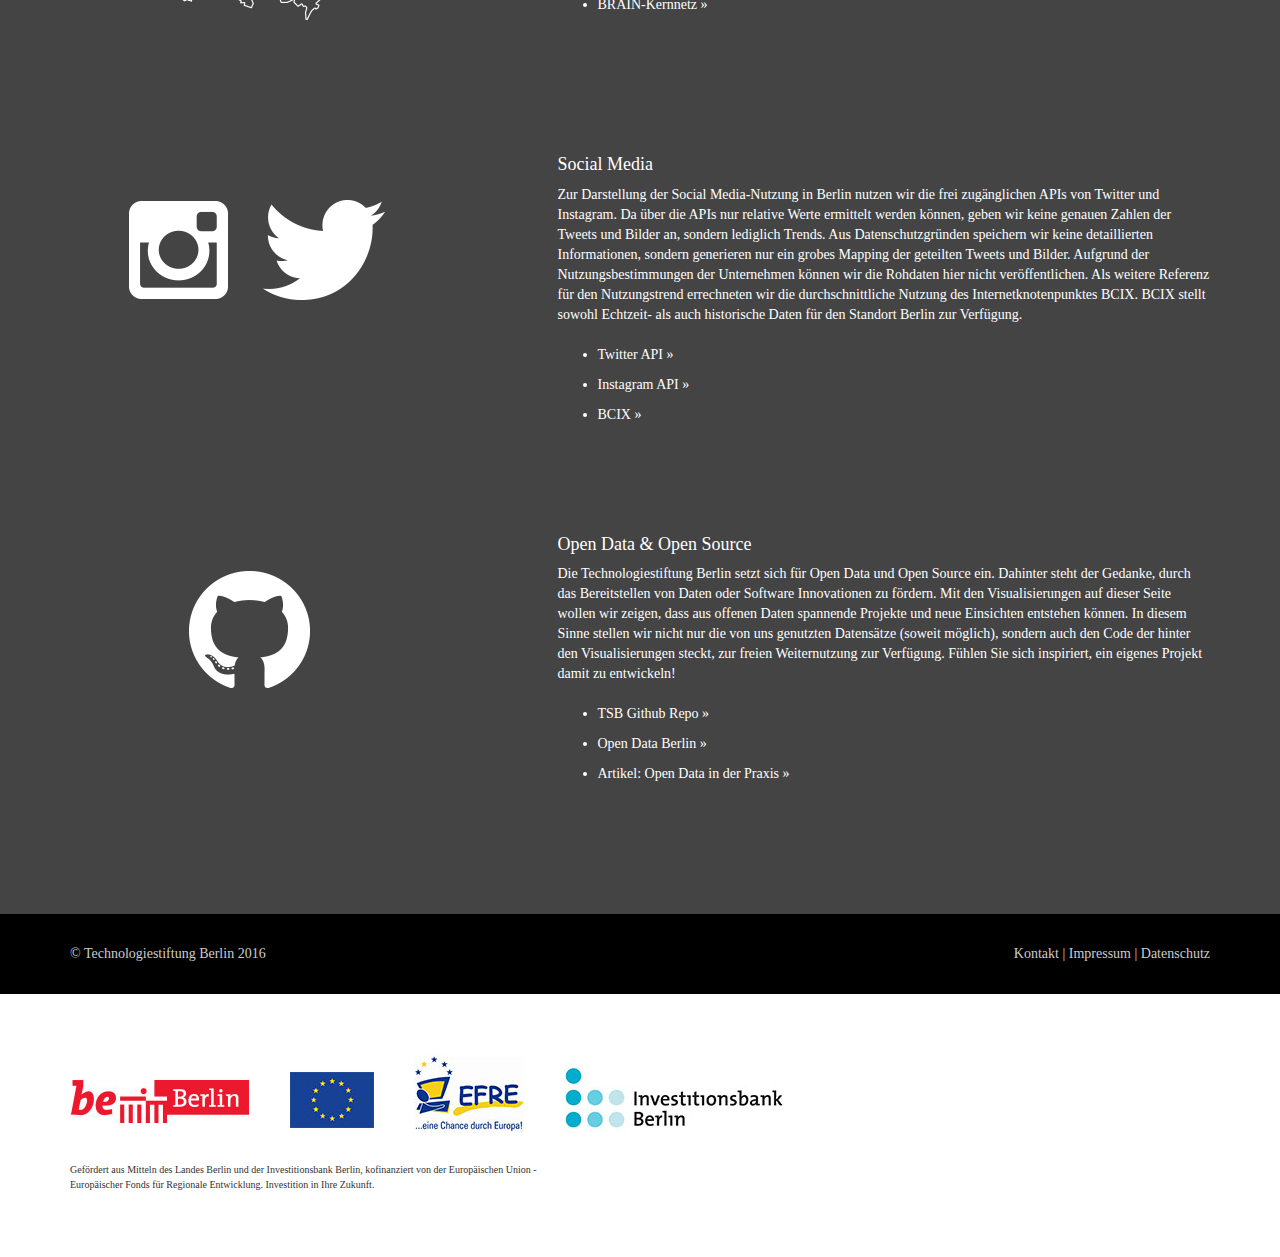
==== commit 447aca86: "new network speed test" ====
--- a/visualization/index.html
+++ b/visualization/index.html
@@ -4,7 +4,7 @@
 		<meta name="viewport" content="width=device-width, initial-scale=1.0, user-scalable=0, minimum-scale=1.0, maximum-scale=1.0" />
 		<meta name="apple-mobile-web-app-capable" content="yes" />
 		<meta http-equiv="X-UA-Compatible" content="IE=edge" />
-		<meta charset='UTF-8' />
+		<meta charset="UTF-8" />
 		<title>Breitbandausbau Berlin</title>
 		<!--[if lt IE 10]>
 	      <script src="https://oss.maxcdn.com/libs/html5shiv/3.7.0/html5shiv.js"></script>
@@ -12,7 +12,7 @@
 	    <![endif]-->
 		<link rel="stylesheet" href="css/bootstrap.min.css">
 		<link rel="stylesheet" href="css/leaflet.css" />
-		<link rel='stylesheet' href='css/main.css' type='text/css' />
+		<link rel="stylesheet" href="css/main.css" type="text/css" />
 		<link rel="shortcut icon" type="image/x-icon" href="/favicon.ico" />
 	</head>
 	<body>
@@ -34,6 +34,9 @@
 					<h1>Das Berliner Breitbandnetz</h1>
 					<p>Breitband ist das Rückgrat der digitalen Gesellschaft. Bis 2018 soll in Deutschland eine flächendeckende Netzinfrastruktur mit Geschwindigkeiten von mindestens 50 MBit/s entstehen. Wo steht die Hauptstadt Berlin? Ein Überblick in interaktiven Visualisierungen.</p>
 				</div>
+        <div class="storer-box special col col-xs-12 col-sm-12 col-md-6 col-lg-6">
+          <a href="#speedtest"><span class="image image-speed"></span>Messen Sie Ihre Internetgeschwindigkeit&nbsp;&raquo;</a>
+        </div>
 			</div>
 		</div>
 
@@ -134,10 +137,10 @@
 						<div class="col col-xs-12 col-sm-4 col-lg-4 scnd-col">
 							<p><strong>Anteil der Haushalte mit 50Mbit/s Breitband</strong></p>
 							<ul class="legend">
-								<li>≥95%<span><span style="background-color:rgba(189,0,38,0.8);"></span></span> ></li>
-								<li>75 - 95%<span><span style="background-color:rgba(240,59,32,0.8);"></span></span> ></li>
-								<li>50 - 75%<span><span style="background-color:rgba(253,141,60,0.8);"></span></span> ></li>
-								<li>10 - 50%<span><span style="background-color:rgba(254,204,92,0.8);"></span></span> ></li>
+								<li>≥95%<span><span style="background-color:rgba(189,0,38,0.8);"></span></span></li>
+								<li>&gt;75 - 95%<span><span style="background-color:rgba(240,59,32,0.8);"></span></span></li>
+								<li>&gt;50 - 75%<span><span style="background-color:rgba(253,141,60,0.8);"></span></span></li>
+								<li>&gt;10 - 50%<span><span style="background-color:rgba(254,204,92,0.8);"></span></span></li>
 								<li>0 - 10%<span><span style="background-color:rgba(255,255,178,0.8);"></span></span></li>
 								<li>Keine Daten<span><span style="background-color:rgba(0,0,0,0.1);"></span></span></li>
 							</ul>
@@ -151,6 +154,67 @@
 				<div id="map"></div>
 			</div>
 
+		</section>
+
+        <section id="spdtst">
+      <a name="speedtest"></a>
+      <div class="container">
+        <div class="row">
+          <div class="col col-xs-12 col-sm-5 col-lg-4">
+            <h3>Messen Sie Ihre Internetgeschwindigkeit</h3>
+            <p>
+              und sehen Sie, wie diese im Vergleich mit anderen Berliner Nutzer*innen ist. Zugleich werden Ihre Daten zu Forschungszwecken verwendet, um ein genaueres Bild des Internetverkehrs zu erhalten. Die Geschwindigkeit variiert im Tagesverlauf, d.h. ein genaueres Bild ergibt sich, wenn Sie zu unterschiedlichen Zeiten messen. 
+            </p>
+            <p class="small">
+              Für den Test werden anonymisierte Daten zu Forschungszwecken an das <a href="http://www.measurementlab.net/">Measurement Lab</a> gesendet, dort ausgewertet und als Open Data bereitgestellt. Weitere Informationen zu den AGB und zum Datenschutz <a href="https://www.measurementlab.net/privacy/">hier</a>.<br />
+            </p>
+            <p class="small">
+              Mit Klick auf „Test starten“ beginnen Sie die Kommunikation mit dem externen Server und stimmen der Weiterverwendung Ihrer Messdaten zu.
+            </p>
+            <a id="spdtst-start"><span class="image image-speed-red"></span>Test starten</a>
+          </div>
+          <div class="col col-xs-12 col-sm-7 col-lg-8">
+            <div class="row">
+              <div class="col col-xs-12 col-sm-9 col-lg-8 graph" id="upload_graph"><h4>Upload-Geschwindigkeit</h4><p class="small">% der Berliner Speedtest Teilnehmer*innen</p></div>
+              <div class="col col-xs-12 col-sm-3 col-lg-4 indicator" id="upload_indicator"></div>
+            </div>
+            <div class="row">
+              <div class="col col-xs-12 col-sm-9 col-lg-8 graph" id="download_graph"><h4>Download-Geschwindigkeit</h4><p class="small">% der Berliner Speedtest Teilnehmer*innen</p></div>
+              <div class="col col-xs-12 col-sm-3 col-lg-4 indicator" id="download_indicator"></div>
+            </div>
+          </div>
+        </div>
+      </div>
+    </section>
+
+		<section id="speeddesc">
+			<div class="container">
+				<div class="row">
+					<div class="col col-xs-12 col-sm-4 col-lg-4">
+						<h3>Verfügbare und tatsächliche Internet-Geschwindigkeit</h3>
+						<p>
+							Die vom TÜV Rheinland ermittelten Werte erlauben einen Einblick in verfügbare Breitbandvolumen in den Berliner Stadtteilen. Die tatsächliche Geschwindigkeit für die einzelnen Haushalte hängt von der genutzten Technologie, aber auch von vielen weiteren Punkten ab.
+						</p>
+						<div class="red company-help pulse-help">
+							<strong>Störfaktoren</strong>
+							<p><span class="image image-interactive"></span>Erfahren Sie mehr über mögliche Gründe für zu langsames Internet in der interaktiven Grafik.</p>
+							<div class="triangle bottom red visible-xs"></div>
+							<div class="triangle right red hidden-xs"></div>
+						</div>
+					</div>
+					<div class="col col-xs-12 col-sm-8 col-lg-8">
+						<div id="speeddesc-container"></div>
+						<div id="speeddesc-overlay">
+							<div class="close"><img src="images/illu/speed_close.gif" alt="Schließen" /></div>
+							<img src="" id="speeddesc-img" />
+							<div class="inner">
+								<h4></h4>
+								<p></p>
+							</div>
+						</div>
+					</div>
+				</div>
+			</div>
 		</section>
 
 		<section id="puls">
@@ -189,10 +253,10 @@
 							<div id="small-legend">
 								<p><strong>Anteil der Haushalte<br />mit 50Mbit/s Breitband</strong></p>
 								<ul class="legend">
-									<li><span><span style="background-color:rgba(189,0,38,0.3);"></span></span> >95% </li>
-									<li><span><span style="background-color:rgba(240,59,32,0.3);"></span></span> >75 - 95%</li>
-									<li><span><span style="background-color:rgba(253,141,60,0.3);"></span></span> >50 - 75%</li>
-									<li><span><span style="background-color:rgba(254,204,92,0.3);"></span></span> >10 - 50%</li>
+									<li><span><span style="background-color:rgba(189,0,38,0.3);"></span></span> ≥95% </li>
+									<li><span><span style="background-color:rgba(240,59,32,0.3);"></span></span> &gt;75 - 95%</li>
+									<li><span><span style="background-color:rgba(253,141,60,0.3);"></span></span> &gt;50 - 75%</li>
+									<li><span><span style="background-color:rgba(254,204,92,0.3);"></span></span> &gt;10 - 50%</li>
 									<li><span><span style="background-color:rgba(255,255,178,0.3);"></span></span> 0 - 10%</li>
 									<li><span><span style="background-color:rgba(0,0,0,0.1);"></span></span> Keine Daten</li>
 								</ul>
@@ -381,7 +445,7 @@
 								<a href="http://www.vislab.io" target="_blank">Sebastian Meier — VISLAB.io</a><br />
 
 								<a href="http://www.chrispie.com" target="_blank" title="Christopher Pietsch"><span class="image image-chrispie"></span></a>
-								
+
 								<a href="http://www.chrispie.com" target="_blank" title="Christopher Pietsch">Christopher Pietsch</a>
 							</div>
 						</div>
@@ -517,10 +581,11 @@
 		</div>
 
 		<!-- Breitband Scripts -->
-		<script type="text/javascript" src="http://maps.google.com/maps/api/js?v=3.2&sensor=false&key=AIzaSyCAyMD9WlqCuPFHKI9T7tpDl2DU7VZ9LA0"></script>
+		<script type="text/javascript" src="http://maps.google.com/maps/api/js?key=AIzaSyCAyMD9WlqCuPFHKI9T7tpDl2DU7VZ9LA0"></script>
+    <script type="text/javascript" src="js/NDTPlugin-min.js"></script>
 		<script type="text/javascript" src="js/min/breitband-min.js"></script>
 		<script type="text/javascript">
-			var minimap, tooltip, company, pulse, compare, technologie, map, threeactive = false;
+			var minimap, tooltip, company, pulse, compare, technologie, map, speed, threeactive = false;
 
 			$(document).ready(function() {
 				$('#sidr-btn').sidr({
@@ -544,12 +609,18 @@
 
 				compare = d3_compare();
 				d3.selectAll('#compare-container').call(compare);
-				
+
 				pulse = d3_pulse();
 				d3.selectAll('#d3_pulse').call(pulse);
 
 				technologie = d3_technologie();
 				d3.selectAll('#d3_technologie').call(technologie);
+
+				speed = d3_speed();
+				d3.selectAll('#speeddesc-container').call(speed);
+
+        var speed_test = speedTest();
+        speed_test.init();
 
 				map = new stateMap();
 				map.init();
@@ -575,6 +646,7 @@
 					company.resize();
 					compare.resize();
 					technologie.resize();
+					speed.resize();
 				}));
 
 				$(window).scroll(debouncer(function(e){
@@ -606,4 +678,4 @@
 		<noscript><p><img src="//piwik.technologiestiftung-berlin.de/piwik.php?idsite=3" style="border:0;" alt="" /></p></noscript>
 		<!-- End Piwik Code -->
 	</body>
-</html>+</html>
--- a/visualization/css/main.css
+++ b/visualization/css/main.css
@@ -1,1782 +1 @@
-
-.sidr {
-  /* Default Settings */
-  display: none;
-  position: absolute;
-  position: fixed;
-  top: 0;
-  height: 100%;
-  z-index: 999999;
-  width: 18em;
-  overflow-x: none;
-  overflow-y: auto;
-  /* Theme Settings */
-  background: #ffffff;
-  color: #000000;
-  -webkit-box-shadow: inset 5px 0 5px 0 #bbbbbb;
-  -moz-box-shadow: inset 5px 0 5px 0 #bbbbbb;
-  box-shadow: inset 5px 0 5px 0 #bbbbbb; }
-
-.sidr .sidr-inner {
-  padding: 0 1.875em; }
-
-.sidr .sidr-inner > p {
-  margin-left: 15px;
-  margin-right: 15px; }
-
-.sidr.right {
-  left: auto;
-  right: -18em;
-  border-left: px solid #bbbbbb; }
-
-.sidr.left {
-  left: -18em;
-  right: auto; }
-
-.sidr h1, .sidr h2, .sidr h3, .sidr h4, .sidr h5, .sidr h6 {
-  font-size: 11px;
-  font-weight: normal;
-  padding: 0 15px;
-  margin: 0 0 5px;
-  color: #333333;
-  line-height: 24px;
-  background-image: -webkit-gradient(linear, 50% 0%, 50% 100%, color-stop(0%, #ffffff), color-stop(100%, #dfdfdf));
-  background-image: -webkit-linear-gradient(#ffffff, #dfdfdf);
-  background-image: -moz-linear-gradient(#ffffff, #dfdfdf);
-  background-image: -o-linear-gradient(#ffffff, #dfdfdf);
-  background-image: linear-gradient(#ffffff, #dfdfdf);
-  -webkit-box-shadow: 0 5px 5px 3px rgba(0, 0, 0, 0.2);
-  -moz-box-shadow: 0 5px 5px 3px rgba(0, 0, 0, 0.2);
-  box-shadow: 0 5px 5px 3px rgba(0, 0, 0, 0.2); }
-
-.sidr p {
-  font-size: 13px;
-  margin: 0 0 12px; }
-
-.sidr p a {
-  color: rgba(51, 51, 51, 0.9); }
-
-.sidr > p {
-  margin-left: 15px;
-  margin-right: 15px; }
-
-.sidr ul {
-  display: block;
-  margin: 0;
-  padding: 0; }
-
-.sidr ul li {
-  display: block;
-  margin: 0;
-  line-height: 1.25em; }
-
-/*
-ul.sidr-class-navSitemap > li {
-	-webkit-transition: 0.8s;
-	transition: 0.8s;
-}
-*/
-.sidr ul a:hover, .sidr ul li.active > a, .sidr ul li.sidr-class-active > a {
-  color: #e60032; }
-
-.sidr ul li a, .sidr ul li span {
-  padding: 1em;
-  display: block;
-  text-decoration: none;
-  font-family: "ClanOT-Medium";
-  color: #000000; }
-
-.sidr ul li a.top-level {
-  font-size: 1.1em;
-  padding: 0.909em; }
-
-.sidr-inner > ul > li {
-  border-bottom: 2px solid #000; }
-
-.sidr ul li ul {
-  border-bottom: none;
-  margin: 0; }
-
-.sidr ul li ul li:last-child {
-  border-bottom: none; }
-
-.sidr ul li ul li:hover, .sidr ul li ul li.active, .sidr ul li ul li.sidr-class-active {
-  border-top: none; }
-
-.sidr ul li ul li a, .sidr ul li ul li span {
-  font-family: "ClanOT-Book"; }
-
-.sidr form {
-  margin: 0 15px; }
-
-.sidr label {
-  font-size: 13px; }
-
-.sidr input[type="text"],
-.sidr input[type="password"],
-.sidr input[type="date"],
-.sidr input[type="datetime"],
-.sidr input[type="email"],
-.sidr input[type="number"],
-.sidr input[type="search"],
-.sidr input[type="tel"],
-.sidr input[type="time"],
-.sidr input[type="url"],
-.sidr textarea, .sidr select {
-  width: 100%;
-  font-size: 13px;
-  padding: 5px;
-  -webkit-box-sizing: border-box;
-  -moz-box-sizing: border-box;
-  box-sizing: border-box;
-  margin: 0 0 10px;
-  -webkit-border-radius: 2px;
-  -moz-border-radius: 2px;
-  -ms-border-radius: 2px;
-  -o-border-radius: 2px;
-  border-radius: 2px;
-  border: none;
-  background: rgba(0, 0, 0, 0.1);
-  color: rgba(51, 51, 51, 0.6);
-  display: block;
-  clear: both; }
-
-.sidr input[type=checkbox] {
-  width: auto;
-  display: inline;
-  clear: none; }
-
-.sidr input[type=button],
-.sidr input[type=submit] {
-  color: #f8f8f8;
-  background: #333333; }
-
-.sidr input[type=button]:hover,
-.sidr input[type=submit]:hover {
-  background: rgba(51, 51, 51, 0.9); }
-
-.sidr-class-navSitemap {
-  border-top: 2px solid #000000;
-  font-size: 1.1428em; }
-
-.sidr-class-sidrMenu {
-  position: relative;
-  padding: 2em 0 3em;
-  font-family: "ClanOT-Medium"; }
-
-.sidr-class-sidrMenu .sidr-class-headline {
-  font-size: 2em;
-  line-height: 1em;
-  padding: 0.6em 0 0;
-  display: inline-block; }
-
-.sidr-class-sidrMenu .sidr-class-tsbbutton {
-  cursor: pointer;
-  float: right;
-  display: inline-block;
-  text-align: center;
-  vertical-align: top;
-  -webkit-border-radius: 50%;
-  -moz-border-radius: 50%;
-  border-radius: 50%;
-  background: #e60032;
-  height: 3.125em;
-  width: 3.125em; }
-
-.sidr-class-sidrMenu .sidr-class-tsbicon {
-  display: block;
-  font-size: 1.375em !important;
-  line-height: 2.2727em !important; }
-
-.sidr-class-i-close {
-  color: #fff;
-  font-family: 'TSB';
-  font-style: normal;
-  font-variant: normal;
-  font-weight: normal;
-  line-height: 1;
-  text-transform: none; }
-
-.sidr-class-i-close:before {
-  content: "\e612"; }
-
-/*---------- Breitband SIDR ---------*/
-#sidr-btn {
-  margin: 15px 0 0 0; }
-
-#sidr ul {
-  clear: both;
-  border-top: 2px solid #000000;
-  font-size: 1.1428em;
-  margin: 0 1.875em; }
-
-#sidr ul li {
-  display: block;
-  margin: 0;
-  line-height: 1.25em;
-  border-bottom: 2px solid #000; }
-
-.sidrMenu {
-  margin: 1.875em;
-  display: block;
-  height: 4em; }
-
-.sidrMenu .tsbbutton {
-  cursor: pointer;
-  float: right;
-  margin-right: 0; }
-
-.sidrMenu .headline {
-  font-size: 2em;
-  line-height: 0.4em;
-  padding: 0.6em 0 0;
-  display: inline-block; }
-
-@font-face {
-  font-family: 'ClanOT-Medium';
-  font-weight: 400;
-  src: url("../fonts/clanot-medium-webfont.eot");
-  src: url("../fonts/clanot-medium-webfont.eot?#iefix") format("embedded-opentype"), url("../fonts/clanot-medium-webfont.woff") format("woff"), url("../fonts/clanot-medium-webfont.ttf") format("truetype"), url("../fonts/clanot-medium-webfont.svg#clanot_medium") format("svg"); }
-@font-face {
-  font-family: 'ClanOT-Book';
-  font-weight: 400;
-  src: url("../fonts/clanot-book-webfont.eot");
-  src: url("../fonts/clanot-book-webfont.eot?#iefix") format("embedded-opentype"), url("../fonts/clanot-book-webfont.woff") format("woff"), url("../fonts/clanot-book-webfont.ttf") format("truetype"), url("../fonts/clanot-book-webfont.svg#clanot_book") format("svg"); }
-@font-face {
-  font-family: 'TSB';
-  src: url("../fonts/TSB.eot?-9pwax");
-  src: url("../fonts/TSB.eot?#iefix-9pwax") format("embedded-opentype"), url("../fonts/TSB.woff?-9pwax") format("woff"), url("../fonts/TSB.ttf?-9pwax") format("truetype"), url("../fonts/TSB.svg?-9pwax#TSB") format("svg");
-  font-weight: 400; }
-[class^="i-"], [class*=" i-"] {
-  font-family: 'TSB';
-  speak: none;
-  font-style: normal;
-  font-weight: normal;
-  font-variant: normal;
-  text-transform: none;
-  line-height: 1;
-  /* Better Font Rendering =========== */
-  -webkit-font-smoothing: antialiased;
-  -moz-osx-font-smoothing: grayscale; }
-
-.i-pfeil:before {
-  content: "\e600"; }
-
-.i-search:before {
-  content: "\e60c"; }
-
-.i-select:before {
-  content: "\e60d"; }
-
-.i-download:before {
-  content: "\e601"; }
-
-.i-email:before {
-  content: "\e602"; }
-
-.i-email2:before {
-  content: "\e603"; }
-
-.i-gallery:before {
-  content: "\e605"; }
-
-.i-print:before {
-  content: "\e60b"; }
-
-.i-phone:before {
-  content: "\e609"; }
-
-.i-sound:before {
-  content: "\e60e"; }
-
-.i-pdf:before {
-  content: "\e608"; }
-
-.i-movie:before {
-  content: "\e607"; }
-
-.i-play:before {
-  content: "\e60a"; }
-
-.i-googleplus:before {
-  content: "\e606"; }
-
-.i-twitter:before {
-  content: "\e60f"; }
-
-.i-fb:before {
-  content: "\e604"; }
-
-.i-youtube:before {
-  content: "\e610"; }
-
-.i-share:before {
-  content: "\e611"; }
-
-.i-close:before {
-  content: "\e612"; }
-
-.i-pfeil_l:before {
-  content: "\e613"; }
-
-.i-plus:before {
-  content: "\e614"; }
-
-.i-menu:before {
-  content: "\e615"; }
-
-body {
-  font-family: 'ClanOT-Book'; }
-
-/*
-font-family: "ClanOT-Medium";
-font-family: "ClanOT-Book";
-*/
-blockquote {
-  padding: 0;
-  margin: 0;
-  font-size: inherit;
-  border-left: none; }
-
-span.image {
-  display: block;
-  background-position: center;
-  background-repeat: no-repeat; }
-
-div.red {
-  background-color: #e60032;
-  color: #fff; }
-
-div.darkgrey {
-  background-color: #444444;
-  color: #fff; }
-
-div.light_red {
-  background-color: rgba(230, 0, 50, 0.3);
-  color: #e60032; }
-
-div.blue {
-  background-color: #1e3791;
-  color: #fff; }
-
-div.grey {
-  background-color: #f5f5f5;
-  color: #000; }
-
-div.white {
-  background-color: #fff;
-  color: #000; }
-
-.triangle {
-  width: 0;
-  height: 0;
-  border-style: solid;
-  -webkit-transform: rotate(360deg); }
-
-.triangle.right {
-  border-width: 15px 0 15px 26px; }
-
-.triangle.right.red {
-  background-color: transparent;
-  border-color: transparent transparent transparent #e60032; }
-
-.triangle.right.blue {
-  background-color: transparent;
-  border-color: transparent transparent transparent #1e3791; }
-
-.triangle.bottom {
-  border-width: 26px 15px 0 15px; }
-
-.triangle.bottom.red {
-  background-color: transparent;
-  border-color: #e60032 transparent transparent transparent; }
-
-.triangle.bottom.blue {
-  background-color: transparent;
-  border-color: #1e3791 transparent transparent transparent; }
-
-h2 {
-  font-family: "ClanOT-Medium";
-  font-weight: normal;
-  margin: 0 0 0.3em 0;
-  font-size: 2.5em;
-  line-height: 1.2em; }
-
-h3 {
-  font-family: "ClanOT-Medium";
-  font-weight: normal; }
-
-.storer-box {
-  margin-top: 100px; }
-
-.storer-box h2 {
-  margin: 20px; }
-
-.storer-box p {
-  margin: 0 20px 20px 20px; }
-
-/*-------- Minimap --------*/
-#entwicklung {
-  padding-top: 50px; }
-
-.datacol {
-  padding-top: 30px;
-  text-align: center; }
-
-.datacol svg {
-  margin-bottom: 5px; }
-
-.datacol svg path {
-  fill: none;
-  stroke: none; }
-
-.minimap svg path {
-  stroke: #ffffff;
-  stroke-width: 1px; }
-
-.datacol .small,
-.datacol svg text {
-  font-size: 12px; }
-
-.mapswitch-head {
-  padding-top: 0px; }
-
-.switchrow .col {
-  text-align: center;
-  cursor: pointer; }
-
-.switchrow .col p {
-  text-align: left; }
-
-.switchrow .col:hover .mapswitch {
-  background-color: #e60032;
-  color: #fff; }
-
-.switchrow .col {
-  padding: 0; }
-
-.switchrow .col div {
-  padding: 15px 0;
-  font-size: 20px;
-  font-family: "ClanOT-Medium";
-  font-weight: normal; }
-
-.minimap text {
-  font-size: 18px;
-  font-family: "ClanOT-Medium";
-  font-weight: normal; }
-
-.minimap {
-  max-width: 250px;
-  margin: 0 auto;
-  height: 300px; }
-
-#bezirke {
-  padding-top: 100px; }
-
-/*-------- Technologien --------*/
-#tech-legend {
-  font-style: italic; }
-
-#tech-legend span {
-  display: block;
-  width: 30px;
-  height: 30px;
-  float: left;
-  margin: 3px 10px 0 0;
-  background-image: url("../images/pattern.png");
-  border: 2px solid rgba(255, 0, 0, 0.5); }
-
-#tech-legend > p {
-  display: block;
-  clear: both;
-  margin: 0 50px;
-  font-size: 12px; }
-
-.mobileSvg {
-  display: block; }
-
-#technologie {
-  padding-top: 90px; }
-
-#technologien path.missing {
-  stroke: none; }
-
-#technologien path.line,
-#technologien path.domain,
-#technologien path.axis {
-  stroke: #000;
-  fill: none;
-  stroke-width: 2;
-  stroke-linejoin: round;
-  stroke-linecap: round; }
-
-#technologien line.bg {
-  stroke: rgba(0, 0, 0, 0.2); }
-
-#technologien text {
-  font-size: 11px; }
-
-#technologien text.headline {
-  font-family: "ClanOT-Medium";
-  font-weight: normal;
-  font-size: 18px; }
-
-#technologien text.speed-label {
-  font-family: "ClanOT-Medium";
-  font-weight: normal;
-  font-size: 12px; }
-
-#technologien circle {
-  cursor: pointer; }
-
-#technologien .outline-circle {
-  stroke: none;
-  display: none; }
-
-#technologien .axis path {
-  stroke-width: 1; }
-
-#technologien .info {
-  padding-top: 20px;
-  width: 75%;
-  text-align: left;
-  float: left;
-  font-size: 12px; }
-
-#technologien .info p {
-  padding-left: 50px; }
-
-#technologien .data p {
-  font-size: 11px;
-  padding-left: 50px; }
-
-#technologien .data {
-  text-align: left;
-  font-weight: bold;
-  font-style: italic;
-  font-size: 12px;
-  clear: both; }
-
-#d3_technologie {
-  margin-top: 40px;
-  width: 100%;
-  height: 600px; }
-
-/*-------- D3 Tooltip --------*/
-.d3-tip {
-  display: none;
-  width: 250px;
-  z-index: 1000;
-  position: absolute;
-  font-size: 12px;
-  line-height: 16px;
-  font-weight: bold;
-  padding: 8px 10px 0 10px;
-  background: rgba(0, 0, 0, 0.8);
-  color: #fff;
-  border: 2px solid rgba(0, 0, 0, 0.8);
-  border-radius: 2px;
-  pointer-events: none; }
-
-/* Creates a small triangle extender for the tooltip */
-.d3-tip:after {
-  pointer-events: none;
-  box-sizing: border-box;
-  display: inline;
-  font-size: 10px;
-  width: 100%;
-  line-height: 1;
-  color: rgba(0, 0, 0, 0.8);
-  content: "\25BC";
-  position: relative;
-  text-align: center;
-  bottom: -10px;
-  left: 50%; }
-
-.d3-tip.left:after {
-  left: -7px; }
-
-.d3-tip.right:after {
-  left: 100%; }
-
-/* Style northward tooltips differently */
-.d3-tip.n:after {
-  margin: -1px 0 0 0;
-  top: 100%;
-  left: 0; }
-
-.d3-tip strong {
-  pointer-events: none;
-  font-weight: bold;
-  font-size: 16px;
-  line-height: 20px;
-  margin: 0;
-  padding: 0;
-  padding-bottom: 4px; }
-
-.d3-tip strong.center {
-  text-align: center;
-  display: block; }
-
-/*-------- Pulse --------*/
-#puls {
-  padding-top: 80px; }
-
-#pulse {
-  padding-bottom: 80px; }
-
-#d3_circular circle#timebutton {
-  fill: transparent;
-  stroke: none;
-  cursor: pointer; }
-
-#pulse h3 span.image {
-  width: 30px;
-  height: 22px;
-  background-image: url("../images/pulse.png");
-  background-size: 30px 22px;
-  margin: 5px 10px 0 0;
-  float: left; }
-
-#d3_pulse {
-  width: 100%; }
-
-#d3_circular {
-  width: 100%;
-  height: 300px;
-  margin-top: 50px; }
-
-#d3_circular circle {
-  stroke: transparent;
-  fill: #000000; }
-
-#d3_circular line {
-  stroke: rgba(0, 0, 0, 0.1); }
-
-#d3_circular path {
-  stroke: black;
-  fill: transparent; }
-
-#d3_circular circle.web,
-#d3_circular path.web {
-  display: none; }
-
-#d3_circular circle.web.active,
-#d3_circular path.web.active {
-  display: block !important; }
-
-#d3_circular .grid circle {
-  stroke: rgba(0, 0, 0, 0.08);
-  fill: transparent; }
-
-text.timetext {
-  font-family: "ClanOT-Medium";
-  font-weight: normal;
-  font-size: 20px; }
-
-text.octext {
-  font-family: "ClanOT-Book";
-  font-size: 9px; }
-
-svg#timemap {
-  width: 100%;
-  height: 550px; }
-
-svg#timeline {
-  width: 100%;
-  height: 300px; }
-
-path.trendline {
-  fill: none;
-  stroke-width: 3px;
-  stroke-linejoin: round;
-  stroke-linecap: round; }
-
-path.trendline.cix {
-  stroke: #984ea3; }
-
-path.trendline.instagram {
-  stroke: #377eb8; }
-
-path.trendline.twitter {
-  stroke: #4daf4a; }
-
-path.trendarea {
-  stroke: none; }
-
-path.trendarea.cix {
-  fill: rgba(152, 78, 163, 0.2); }
-
-path.trendarea.twitter {
-  fill: rgba(55, 126, 184, 0.2); }
-
-path.trendarea.instagram {
-  fill: rgba(77, 175, 74, 0.2); }
-
-#d3_circular path.bg-pattern {
-  stroke: none;
-  fill: #000; }
-
-#d3_circular path.bg-pattern.odd {
-  opacity: 0.01; }
-
-#d3_circular path.bg-pattern.even {
-  opacity: 0.03; }
-
-.bottomline {
-  stroke: #555;
-  stroke-width: 2px; }
-
-.company-help.pulse-help strong {
-  font-size: 18px;
-  padding: 15px 20px 5px 20px; }
-
-.company-help.pulse-help p {
-  padding: 0 20px; }
-
-.company-help.pulse-help .triangle.right {
-  margin-top: -65px; }
-
-/*-------- Companies --------*/
-#companies {
-  width: 100%;
-  /*background-image:url('../images/red_split.gif');
-  background-position: center;
-  background-size: 100% 100%;*/
-  margin-top: 50px; }
-
-#companies-vis {
-  width: 100%;
-  height: 800px; }
-
-#companies-vis image, #companies-vis text {
-  cursor: pointer; }
-
-#companies .col {
-  height: 800px; }
-
-#companies-vis path {
-  stroke-width: 2px;
-  stroke: #000;
-  fill: none;
-  stroke-linejoin: round;
-  stroke-linecap: round; }
-
-#companies-vis text {
-  font-family: "ClanOT-Medium";
-  font-size: 12px;
-  font-weight: normal; }
-
-#companies-vis text.headline {
-  font-family: "ClanOT-Medium";
-  font-weight: normal;
-  font-size: 18px; }
-
-#companies-vis text.master-headline {
-  font-family: "ClanOT-Medium";
-  font-weight: normal;
-  font-size: 24px; }
-
-#companies-vis svg {
-  margin: 0 auto;
-  display: block; }
-
-#companies-vis image.color {
-  opacity: 0; }
-
-#companies .frst {
-  padding-top: 60px; }
-
-#companies .frst h3,
-#companies .frst p {
-  width: 100%;
-  max-width: 400px;
-  margin: 0 auto; }
-
-#companies .frst h3 {
-  margin-bottom: 15px; }
-
-.company-help {
-  width: 100%;
-  max-width: 400px;
-  margin: 30px auto 0 auto;
-  padding-bottom: 10px; }
-
-.company-help p.speed-info-50 {
-  display: none; }
-
-.switchrow .company-help {
-  max-width: 100%;
-  height: auto; }
-
-.switchrow .company-help span.image {
-  margin: 25px 30px 10px 40px; }
-
-.company-help .triangle.right {
-  float: right;
-  margin-right: -15px;
-  margin-top: -77px; }
-
-.company-help.visible-xs {
-  margin-top: 50px; }
-
-.company-help .triangle.bottom {
-  margin: 0 auto 0 50%;
-  float: left; }
-
-.switchrow .triangle.bottom {
-  margin: -8px auto 0 auto; }
-
-.company-help span.image {
-  float: left;
-  width: 40px;
-  height: 60px;
-  background-size: 40px 60px;
-  background-image: url("../images/interactive.png");
-  display: block;
-  margin-top: 5px;
-  margin-right: 15px;
-  margin-bottom: 25px; }
-
-.company-help strong {
-  font-family: "ClanOT-Medium";
-  font-size: 16px;
-  padding: 20px 15px 10px 15px;
-  display: block;
-  font-weight: normal; }
-
-.switchrow .company-help strong {
-  padding-bottom: 0; }
-
-.company-help p {
-  display: block;
-  padding: 10px 15px;
-  font-style: italic; }
-
-#satellite-container {
-  width: 100%;
-  max-width: 400px;
-  margin: 70px auto 0 auto; }
-
-.satellite-icn {
-  float: left;
-  width: 20%;
-  height: 80px;
-  margin-right: 5%; }
-
-.image-satellite {
-  background-image: url("../images/satellite.png");
-  background-size: 100% auto;
-  background-position: top center; }
-
-.satellite-text {
-  float: left;
-  width: 75%; }
-
-#satellite-logos {
-  clear: both;
-  display: block;
-  padding-top: 30px; }
-
-#satellite-logos table {
-  width: 100%; }
-
-#satellite-logos img {
-  width: 100px;
-  max-width: 90%;
-  display: block;
-  height: auto;
-  margin: 0 auto; }
-
-#satellite-logos td {
-  vertical-align: middle;
-  text-align: center; }
-
-/*-------- Image headline --------*/
-#final {
-  width: 100%;
-  height: 400px;
-  margin: 0 0 0 0;
-  padding: 0;
-  background-image: url("../images/cable_1.jpg");
-  background-position: center;
-  /*background-size:auto 100%;*/
-  background-size: cover; }
-
-#final .storer-box {
-  height: 200px;
-  margin-top: 200px; }
-
-#start {
-  width: 100%;
-  height: 400px;
-  margin: 50px 0 0 0;
-  padding: 0;
-  background-image: url("../images/header.jpg");
-  background-position: center;
-  /*background-size:auto 100%;*/
-  background-size: cover; }
-
-#start .storer-box {
-  margin-top: 200px; }
-
-/*-------- Comparison --------*/
-#compare .chart .col {
-  margin-top: 40px;
-  height: 400px; }
-
-#compare-legend {
-  width: 100%;
-  float: left; }
-
-#compare .bezirke.real,
-#compare .bezirke.real * {
-  pointer-events: none !important; }
-
-#compare .bezirke.alpha path {
-  stroke: transparent !important;
-  stroke-width: 10 !important; }
-
-#compare text {
-  font-size: 11px; }
-
-#compare .company-help {
-  margin: 0px auto 20 auto; }
-
-#compare .menu {
-  /*padding: 20px;*/
-  float: left;
-  width: 100%;
-  font-size: 12px;
-  color: #000; }
-
-#compare .menu .entry.hover {
-  background: #eee; }
-
-#compare .menu .entry {
-  cursor: pointer;
-  position: relative;
-  width: 100%;
-  padding: 3px;
-  float: left; }
-
-#compare .menu .entry * {
-  pointer-events: none; }
-
-#compare .menu .color {
-  /*color: #FFF;
-  font-weight: bold;
-  text-shadow: none;*/
-  margin-right: 7px;
-  margin: 2px;
-  float: left;
-  width: 20px;
-  height: 20px;
-  border-radius: 40px; }
-
-#compare .menu .labell {
-  margin: 4px;
-  float: left; }
-
-#compare .menu .close {
-  margin: 2px;
-  float: right;
-  opacity: 0;
-  color: #fff; }
-
-#compare .menu .active .close {
-  opacity: 1; }
-
-#compare .menu .active {
-  background: #E60032;
-  color: #FFF;
-  font-weight: bold; }
-
-#compare .chart .bezirke .ortsteil {
-  stroke: #E60032;
-  stroke-width: 2; }
-
-#compare .chart .ortsteil.normalbezirk {
-  display: none;
-  pointer-events: none; }
-
-#compare .chart.hover .ortsteil {
-  stroke: #eee; }
-
-#compare .chart.hover .hover {
-  stroke: #E60032;
-  stroke-width: 3.5px; }
-
-#compare .ortsteil {
-  transition-timing-function: ease-in-out;
-  -webkit-transition: stroke 0.5s;
-  transition: stroke 0.5s;
-  stroke-linecap: round;
-  stroke-linejoin: round; }
-
-#compare .chart.active .bezirke .ortsteil {
-  stroke: #eee;
-  pointer-events: none; }
-
-#compare .chart.active .bezirke.active .ortsteil {
-  stroke: #E60032; }
-
-#compare .chart.expand .bezirke.active .ortsteil {
-  display: inherit;
-  pointer-events: stroke; }
-
-/*#compare .chart.expand .bezirke.active .ortsteil.overbezirk,
-#compare .chart.expand .bezirke.active .ortsteil.overbezirk.hover,
-#compare .chart.expand.hover .bezirke.active .ortsteil.overbezirk,
-#compare .chart.expand.hover .bezirke.active .ortsteil.overbezirk.hover{
-	stroke:#e55f7c;
-	pointer-events:none;
-}*/
-#compare .chart.expand.hover .bezirke.active .ortsteil {
-  stroke: #B1B1B1; }
-
-#compare .chart.expand.hover .bezirke.active .hover {
-  /*stroke:#1E3791;*/
-  stroke: #E60032; }
-
-#compare .ortsteil {
-  fill: none;
-  cursor: pointer; }
-
-#compare .chart .axis path {
-  display: none; }
-
-#compare .chart .axis line {
-  shape-rendering: crispEdges;
-  stroke: #A0A0A0; }
-
-#compare .chart .axis .minor line {
-  stroke: #BFBFBF;
-  stroke-dasharray: 2,2; }
-
-#compare .chart .x.axis .tick line {
-  display: none; }
-
-#compare .chart .col svg {
-  width: 100%;
-  height: 100%; }
-
-/*-------- Map headline --------*/
-#stand {
-  padding-top: 75px; }
-
-#map_container {
-  height: 600px;
-  width: 100%; }
-
-#map_info.company-help {
-  cursor: pointer;
-  background-image: url("../images/map_close.png");
-  background-size: 39px 42px;
-  background-position: top right;
-  background-repeat: no-repeat;
-  margin: 0; }
-
-#map {
-  border-bottom: 2px solid rgba(0, 0, 0, 0.8);
-  border-top: 2px solid rgba(0, 0, 0, 0.8);
-  width: 100%;
-  height: 100%; }
-
-#map_cover {
-  position: absolute;
-  width: 100%;
-  height: 600px;
-  background-color: transparent; }
-
-#map-legend {
-  height: 50px;
-  width: 100%; }
-
-#map-legend ul {
-  margin: 0;
-  padding: 0; }
-
-#map-legend ul li {
-  list-style: none;
-  margin: 0;
-  padding: 0;
-  float: left;
-  display: block;
-  height: 45px;
-  width: 300px;
-  font-weight: bold; }
-
-#map-legend ul li#legend_instagram {
-  color: #4daf4a; }
-
-#map-legend ul li#legend_twitter {
-  color: #377eb8; }
-
-#map-legend ul li#legend_cix {
-  color: #984ea3;
-  width: 100%; }
-
-#map-legend .data {
-  width: 100%;
-  clear: both;
-  margin: 0;
-  padding: 0; }
-
-#map-legend ul li svg {
-  float: left;
-  margin-right: 7px;
-  margin-top: -4px; }
-
-#small-legend {
-  float: right;
-  margin-top: -650px;
-  font-size: 12px; }
-
-ul.legend, ul.legend li {
-  list-style: none;
-  margin: 0;
-  padding: 0; }
-
-ul.legend li {
-  width: 100%;
-  float: right;
-  padding-bottom: 8px;
-  max-width: 220px;
-  text-align: right; }
-
-.middle-col ul.legend li {
-  padding-bottom: 7px; }
-
-#small-legend ul.legend li {
-  width: 100%;
-  float: none;
-  padding-bottom: 2px;
-  font-size: 12px; }
-
-ul.legend span {
-  display: block;
-  width: 20px;
-  height: 20px;
-  float: right;
-  margin-left: 10px;
-  background-color: #fff;
-  border: 2px solid #000; }
-
-#small-legend ul.legend span {
-  margin-top: 2px;
-  border: 1px solid rgba(0, 0, 0, 0.3);
-  width: 10px;
-  height: 10px; }
-
-ul.legend span span {
-  margin: 0;
-  border: none;
-  width: 16px;
-  height: 16px; }
-
-#small-legend ul.legend span span {
-  margin-top: 0px;
-  width: 8px;
-  height: 8px; }
-
-#map-intro strong {
-  padding-top: 24px;
-  display: block;
-  font-family: "ClanOT-Medium";
-  font-weight: normal; }
-
-#map-intro .scnd-col .small {
-  float: right; }
-
-#map-intro .middle-col,
-#map-intro .scnd-col {
-  text-align: right; }
-
-.image-brain {
-  clear: both;
-  float: right;
-  width: 71px;
-  height: 50px;
-  display: block;
-  background-size: 71px 50px;
-  background-image: url("../images/brain.png"); }
-
-#map-intro .middle-col {
-  padding-right: 0; }
-
-#map-intro .middle-col ul {
-  display: block;
-  width: 100%;
-  min-height: 80px;
-  background-repeat: no-repeat;
-  padding-right: 45px;
-  background-position: top right;
-  background-size: 38px 76px;
-  background-image: url("../images/network_legend.gif"); }
-
-@media (min-width: 996px) {
-  #map-intro .scnd-col {
-    padding-left: 10%; } }
-#map-intro span.small {
-  float: left;
-  clear: both;
-  padding-top: 10px; }
-
-#map-intro {
-  padding: 50px 0; }
-
-/*-------- Footer --------*/
-#footer {
-  clear: both;
-  background-color: white;
-  color: #555;
-  padding: 70px 0 0 0;
-  margin-top: 70px; }
-
-#sponsors {
-  padding-bottom: 50px; }
-
-#footer .grey {
-  background-color: #646464;
-  padding-bottom: 80px;
-  padding-top: 30px;
-  color: #fff; }
-
-#footer .grey a {
-  color: #fff; }
-
-#footer .middle-col {
-  font-size: 12px; }
-  #footer .middle-col a {
-    font-family: "ClanOT-Medium";
-    font-weight: normal; }
-  #footer .middle-col p {
-    max-width: 400px; }
-
-#footer .scnd-col {
-  font-size: 11px;
-  font-family: "ClanOT-Medium";
-  font-weight: normal; }
-  #footer .scnd-col .small {
-    font-family: 'ClanOT-Book'; }
-  #footer .scnd-col a {
-    color: #fff; }
-  #footer .scnd-col span.image {
-    margin: 0 5px 5px 0; }
-
-#footer ul.logolist,
-#footer ul.logolist li {
-  list-style: none;
-  padding: 0;
-  margin: 0; }
-
-#footer ul.logolist {
-  padding-top: 40px; }
-
-#footer ul.logolist li {
-  float: left;
-  margin-right: 40px; }
-
-#footer .small {
-  display: block;
-  clear: both;
-  max-width: 500px;
-  padding-top: 30px;
-  padding-bottom: 15px;
-  font-size: 10px; }
-
-.image-beberlin {
-  width: 180px;
-  height: 79px;
-  background-size: 180px 79px;
-  background-image: url("../images/beberlin.jpg"); }
-
-.image-efre {
-  width: 110px;
-  height: 79px;
-  background-size: 110px 79px;
-  background-image: url("../images/efre.jpg"); }
-
-.image-invest {
-  width: 220px;
-  height: 79px;
-  background-size: 220px 79px;
-  background-image: url("../images/investitionsbank.jpg"); }
-
-.image-eu {
-  width: 84px;
-  height: 79px;
-  background-size: 84px 79px;
-  background-image: url("../images/eu.jpg"); }
-
-.image-tsb {
-  width: 323px;
-  height: 94px;
-  background-size: 323px 94px;
-  background-image: url("../images/tsb.png"); }
-
-.image-vislab {
-  width: 114px;
-  height: 27px;
-  background-size: 114px 27px;
-  background-image: url("../images/vislab.png"); }
-
-.image-chrispie {
-  width: 43px;
-  height: 37px;
-  float: left;
-  background-size: 43px 37px;
-  background-image: url("../images/chrispie.png"); }
-
-/*---------- Bootstrap modifications ----------*/
-#breitband-icon {
-  background-image: url("../images/icon.png");
-  background-size: 88px 75px;
-  width: 88px;
-  height: 75px;
-  display: block;
-  background-position: center;
-  float: left;
-  margin: -4px 5px 0 0; }
-
-.navbar-default .navbar-brand {
-  float: left;
-  font-family: "ClanOT-Medium";
-  font-weight: normal;
-  color: #1e3791;
-  font-size: 1.2em;
-  line-height: 1.4em;
-  max-width: 240px;
-  margin: 15px 0 0 -10px;
-  padding: 4px 0 0 0; }
-
-.navbar-default {
-  background-color: #fff;
-  min-height: 75px; }
-
-/******************** Runde Buttons *******************/
-.tsbbutton {
-  display: inline-block;
-  margin-right: 1em;
-  text-align: center;
-  vertical-align: top;
-  -webkit-border-radius: 50%;
-  -moz-border-radius: 50%;
-  border-radius: 50%;
-  position: relative;
-  behavior: url("/typo3conf/sites/tsb/js/pie/PIE.htc"); }
-
-.tsbbutton .tsbicon, .tsbbutton .glyphicon {
-  display: block; }
-
-.tsbbutton .tsbicon-solo {
-  display: block;
-  color: #000; }
-
-.tsbbutton.size20 {
-  width: 1.25em;
-  height: 1.25em;
-  margin: 0.125em 0.625em 0 0; }
-
-.tsbbutton.size20 .tsbicon {
-  font-size: 0.625em;
-  line-height: 2em; }
-
-.tsbbutton.size20 .tsbicon.i-pfeil {
-  margin-left: 0.2em; }
-
-.tsbbutton.size20 .tsbicon.i-pfeil_l {
-  margin-right: 0.2em; }
-
-.tsbbutton.size25 {
-  width: 1.5625em;
-  height: 1.5625em;
-  margin-right: 0; }
-
-.tsbbutton.size25 .tsbicon {
-  font-size: 0.6875em;
-  line-height: 1em;
-  padding-top: 0.6363em; }
-
-.tsbbutton.size36 {
-  width: 2.25em;
-  height: 2.25em;
-  margin-right: 0; }
-
-.tsbbutton.size36 .tsbicon {
-  font-size: 1em;
-  line-height: 2.25em; }
-
-.tsbbutton.size36 .tsbicon.i-search {
-  font-size: 1.375em;
-  line-height: 1.6363em; }
-
-.tsbbutton.size42 {
-  width: 2.625em;
-  height: 2.625em;
-  margin-right: 0; }
-
-.tsbbutton.size42 .tsbicon, .tsbbutton.size42 .glyphicon {
-  font-size: 1.125em;
-  line-height: 2.3333em; }
-
-.tsbbutton.size50 {
-  width: 3.125em;
-  height: 3.125em; }
-
-.tsbbutton.size50 .tsbicon {
-  font-size: 1.125em;
-  line-height: 2.7777em; }
-
-.tsbbutton.size50 .tsbicon.i-pfeil {
-  margin-left: 0.1666em; }
-
-.tsbbutton.size50 .tsbicon.i-close {
-  font-size: 1.375em !important;
-  line-height: 2.2727em !important; }
-
-.tsbbutton.size50 .tsbicon.i-download {
-  font-size: 1.5625em;
-  line-height: 2em; }
-
-.tsbbutton.size50 .tsbicon.i-share {
-  font-size: 1.5625em;
-  line-height: 2em; }
-
-.tsbbutton.size80 {
-  width: 3.0769em;
-  height: 3.0769em; }
-
-.tsbbutton.size80 .tsbicon {
-  font-size: 1.1538em;
-  line-height: 2.6666em; }
-
-.tsbbutton.size80 .tsbicon.i-pfeil {
-  margin-left: 0.1666em; }
-
-.tsbbutton.colorRed {
-  background: #e60032;
-  color: #fff; }
-
-.tsbbutton.colorRed .tsbicon {
-  color: #fff; }
-
-.tsbbutton.colorWhite {
-  background: #fff;
-  color: #e60032; }
-
-.tsbbutton.colorWhite .tsbicon {
-  color: #e60032; }
-
-.tsbbutton.colorBlack {
-  background: #000;
-  color: #fff; }
-
-.tsbbutton.colorBlack .tsbicon {
-  color: #fff; }
-
-.tsbbutton.colorTrans {
-  background: rgba(0, 0, 0, 0.6);
-  color: #fff; }
-
-.tsbbutton.colorTrans .tsbicon {
-  color: #fff; }
-
-/******************** Highres Retina Images *******************/
-@media only screen and (-webkit-min-device-pixel-ratio: 2), only screen and (min--moz-device-pixel-ratio: 2), only screen and (-o-min-device-pixel-ratio: 2 / 1), only screen and (min-device-pixel-ratio: 2), only screen and (min-resolution: 192dpi), only screen and (min-resolution: 2dppx) {
-  #map_info.company-help {
-    background-image: url("../images/map_close@2x.png"); }
-
-  .carousel .image-wireless {
-    background-image: url("../images/wireless@2x.png"); }
-
-  .carousel .image-cable {
-    background-image: url("../images/cable@2x.png"); }
-
-  #breitband-icon {
-    background-image: url("../images/icon@2x.png"); }
-
-  .company-help span.image {
-    background-image: url("../images/interactive@2x.png"); }
-
-  .leaflet-brain-btn {
-    background-image: url("../images/btn_network@2x.png"); }
-
-  .image-brain {
-    background-image: url("../images/brain@2x.png"); }
-
-  #map-intro .middle-col ul {
-    background-image: url("../images/network_legend@2x.gif"); }
-
-  .image-beberlin {
-    background-image: url("../images/beberlin@2x.jpg"); }
-
-  .image-efre {
-    background-image: url("../images/efre@2x.jpg"); }
-
-  .image-invest {
-    background-image: url("../images/investitionsbank@2x.jpg"); }
-
-  .image-eu {
-    background-image: url("../images/eu@2x.jpg"); }
-
-  .image-tsb {
-    background-image: url("../images/tsb@2x.png"); }
-
-  .image-vislab {
-    background-image: url("../images/vislab@2x.png"); }
-
-  .image-chrispie {
-    background-image: url("../images/chrispie@2x.png"); }
-
-  #pulse h3 span.image {
-    background-image: url("../images/pulse@2x.png"); }
-
-  .image-satellite {
-    background-image: url("../images/satellite@2x.png"); } }
-/******************** Map *******************/
-.leaflet-google-layer {
-  background-color: transparent !important; }
-
-.leaflet-map-pane {
-  z-index: 1 !important; }
-
-.leaflet-brain-btn {
-  background-image: url("../images/btn_network.png");
-  background-size: 50px 50px;
-  background-repeat: no-repeat;
-  background-position: center;
-  cursor: pointer; }
-
-#map .leaflet-right.leaflet-top .leaflet-brain-btn.leaflet-control {
-  margin-top: 0;
-  margin-right: 0;
-  border-radius: 0;
-  width: 50px;
-  height: 50px;
-  background-color: #e60032;
-  box-shadow: none; }
-
-#map .leaflet-right.leaflet-bottom .leaflet-info-btn.leaflet-control {
-  margin-bottom: 0;
-  margin-right: 0;
-  border-radius: 0;
-  background-color: transparent;
-  box-shadow: none; }
-
-#map .leaflet-right.leaflet-bottom .leaflet-info-btn.leaflet-control strong {
-  font-size: 18px;
-  font-family: "ClanOT-Medium"; }
-
-#map .leaflet-right.leaflet-bottom .leaflet-info-btn.leaflet-control p {
-  font-size: 14px;
-  font-style: italic; }
-
-#map .leaflet-right.leaflet-bottom {
-  margin-bottom: 50px !important; }
-
-/* CUSTOMIZE THE CAROUSEL
--------------------------------------------------- */
-/* Carousel base class */
-.carousel {
-  margin-top: 20px;
-  height: 350px; }
-
-.carousel-indicators .active {
-  background-color: black; }
-
-.carousel-indicators li:hover {
-  background-color: rgba(0, 0, 0, 0.5); }
-
-.carousel-indicators li {
-  border-color: #000; }
-
-.carousel .image-wireless {
-  float: left;
-  width: 60px;
-  height: 84px;
-  display: block;
-  background-size: 60px 84px;
-  background-image: url("../images/wireless.png");
-  margin: 0 10px 10px 0; }
-
-.carousel .image-cable {
-  float: left;
-  width: 60px;
-  height: 84px;
-  display: block;
-  background-size: 55px 72px;
-  background-image: url("../images/cable.png");
-  margin: 0 10px 10px 0; }
-
-/* Since positioning the image, we need to help out the caption */
-.carousel-caption {
-  z-index: 10;
-  text-shadow: none;
-  color: #000;
-  margin: 0 auto;
-  text-align: left; }
-
-.carousel-caption p {
-  font-size: 14px; }
-
-.carousel-caption h4 {
-  font-family: "ClanOT-Medium";
-  font-weight: normal;
-  font-size: 18px; }
-
-/* Declare heights because of positioning of img element */
-.carousel .item {
-  height: 350px;
-  background-color: #f5f5f5; }
-
-.carousel-control.right,
-.carousel-control.left {
-  background-image: none; }
-
-.carousel-control:focus,
-.carousel-control {
-  color: rgba(0, 0, 0, 0.7); }
-
-.carousel-control:hover {
-  color: black; }
-
-#provider {
-  padding-top: 30px; }
-
-/******************** DEV *******************/
-#background {
-  padding: 70px 0; }
-
-#background .subrow {
-  padding-top: 50px;
-  padding-bottom: 50px; }
-  #background .subrow a {
-    font-family: "ClanOT-Medium";
-    color: #fff;
-    display: block;
-    padding-top: 10px; }
-  #background .subrow img {
-    width: 100%;
-    height: auto;
-    max-width: 360px; }
-
-/******************** THREEJS *******************/
-.company-help p.ismobile {
-  display: none; }
-
-#threeD {
-  padding-top: 70px;
-  width: 100%;
-  height: 500px; }
-
-#threeD #hasGL {
-  width: 100%;
-  height: 500px; }
-
-#threeD #hasGL iframe {
-  width: 100%;
-  height: 100%;
-  border: none; }
-
-#noGL {
-  display: none;
-  padding-top: 100px;
-  width: 100%;
-  height: 400px;
-  background-repeat: no-repeat;
-  background-size: auto 100%;
-  background-position: center;
-  background-image: url("../images/nogl_mobile.jpg"); }
-
-#noGL .company-help a {
-  color: #fff;
-  font-family: "ClanOT-Medium"; }
-
-/******************** END *******************/
-#end {
-  background-color: #000;
-  color: #ccc;
-  padding: 20px 0 30px 0;
-  line-height: 20px; }
-
-#end a {
-  color: #ccc; }
-
-.left {
-  text-align: left; }
-
-.right {
-  text-align: left; }
-
-.ismobile {
-  display: none; }
-
-/* RESPONSIVE CSS
--------------------------------------------------- */
-@media (min-width: 321px) {
-  #noGL {
-    background-image: url("../images/nogl.jpg"); } }
-@media (min-width: 515px) {
-  .carousel-caption {
-    padding-bottom: 60px; }
-
-  #d3_technologie {
-    height: 300px; }
-
-  .mobileSvg {
-    display: none; } }
-@media (min-width: 768px) {
-  #technologien .data p {
-    padding-right: 50px;
-    padding-left: 0; }
-
-  #technologien .data {
-    padding-top: 20px;
-    text-align: right;
-    width: 20%;
-    float: right;
-    clear: none; }
-
-  #compare .chart .col {
-    margin-top: 0;
-    height: 600px; }
-
-  #d3_pulse {
-    height: 550px;
-    margin-top: 50px; }
-
-  .navbar-default .navbar-brand {
-    font-size: 2em;
-    line-height: 1.8em;
-    max-width: 440px;
-    margin: 15px 0 0 15px;
-    padding: 0 0 0 0; }
-
-  #minimap {
-    margin-top: 50px; }
-
-  .mapswitch-head {
-    padding-top: 25px; }
-
-  #small-legend {
-    margin-top: -650px; }
-
-  .right {
-    text-align: right; }
-
-  .sidrMenu {
-    text-align: left; } }
-@media (min-width: 1024px) {
-  #compare .chart .col {
-    height: 540px; } }
-@media (min-width: 1200px) {
-  #compare .chart .col {
-    height: 520px; } }
-
-/*# sourceMappingURL=main.css.map */
-
-.sidr{display:none;position:absolute;position:fixed;top:0;height:100%;z-index:999999;width:18em;overflow-x:none;overflow-y:auto;background:#ffffff;color:#000000;-webkit-box-shadow:inset 5px 0 5px 0 #bbbbbb;-moz-box-shadow:inset 5px 0 5px 0 #bbbbbb;box-shadow:inset 5px 0 5px 0 #bbbbbb}.sidr .sidr-inner{padding:0 1.875em}.sidr .sidr-inner>p{margin-left:15px;margin-right:15px}.sidr.right{left:auto;right:-18em;border-left:px solid #bbbbbb}.sidr.left{left:-18em;right:auto}.sidr h1,.sidr h2,.sidr h3,.sidr h4,.sidr h5,.sidr h6{font-size:11px;font-weight:normal;padding:0 15px;margin:0 0 5px;color:#333333;line-height:24px;background-image:-webkit-gradient(linear, 50% 0%, 50% 100%, color-stop(0%, #fff), color-stop(100%, #dfdfdf));background-image:-webkit-linear-gradient(#fff, #dfdfdf);background-image:-moz-linear-gradient(#fff, #dfdfdf);background-image:-o-linear-gradient(#fff, #dfdfdf);background-image:linear-gradient(#fff, #dfdfdf);-webkit-box-shadow:0 5px 5px 3px rgba(0,0,0,0.2);-moz-box-shadow:0 5px 5px 3px rgba(0,0,0,0.2);box-shadow:0 5px 5px 3px rgba(0,0,0,0.2)}.sidr p{font-size:13px;margin:0 0 12px}.sidr p a{color:rgba(51,51,51,0.9)}.sidr>p{margin-left:15px;margin-right:15px}.sidr ul{display:block;margin:0;padding:0}.sidr ul li{display:block;margin:0;line-height:1.25em}.sidr ul a:hover,.sidr ul li.active>a,.sidr ul li.sidr-class-active>a{color:#e60032}.sidr ul li a,.sidr ul li span{padding:1em;display:block;text-decoration:none;font-family:"ClanOT-Medium";color:#000000}.sidr ul li a.top-level{font-size:1.1em;padding:0.909em}.sidr-inner>ul>li{border-bottom:2px solid #000}.sidr ul li ul{border-bottom:none;margin:0}.sidr ul li ul li:last-child{border-bottom:none}.sidr ul li ul li:hover,.sidr ul li ul li.active,.sidr ul li ul li.sidr-class-active{border-top:none}.sidr ul li ul li a,.sidr ul li ul li span{font-family:"ClanOT-Book"}.sidr form{margin:0 15px}.sidr label{font-size:13px}.sidr input[type="text"],.sidr input[type="password"],.sidr input[type="date"],.sidr input[type="datetime"],.sidr input[type="email"],.sidr input[type="number"],.sidr input[type="search"],.sidr input[type="tel"],.sidr input[type="time"],.sidr input[type="url"],.sidr textarea,.sidr select{width:100%;font-size:13px;padding:5px;-webkit-box-sizing:border-box;-moz-box-sizing:border-box;box-sizing:border-box;margin:0 0 10px;-webkit-border-radius:2px;-moz-border-radius:2px;-ms-border-radius:2px;-o-border-radius:2px;border-radius:2px;border:none;background:rgba(0,0,0,0.1);color:rgba(51,51,51,0.6);display:block;clear:both}.sidr input[type=checkbox]{width:auto;display:inline;clear:none}.sidr input[type=button],.sidr input[type=submit]{color:#f8f8f8;background:#333333}.sidr input[type=button]:hover,.sidr input[type=submit]:hover{background:rgba(51,51,51,0.9)}.sidr-class-navSitemap{border-top:2px solid #000000;font-size:1.1428em}.sidr-class-sidrMenu{position:relative;padding:2em 0 3em;font-family:"ClanOT-Medium"}.sidr-class-sidrMenu .sidr-class-headline{font-size:2em;line-height:1em;padding:0.6em 0 0;display:inline-block}.sidr-class-sidrMenu .sidr-class-tsbbutton{cursor:pointer;float:right;display:inline-block;text-align:center;vertical-align:top;-webkit-border-radius:50%;-moz-border-radius:50%;border-radius:50%;background:#e60032;height:3.125em;width:3.125em}.sidr-class-sidrMenu .sidr-class-tsbicon{display:block;font-size:1.375em !important;line-height:2.2727em !important}.sidr-class-i-close{color:#fff;font-family:'TSB';font-style:normal;font-variant:normal;font-weight:normal;line-height:1;text-transform:none}.sidr-class-i-close:before{content:"\e612"}#sidr-btn{margin:15px 0 0 0}#sidr ul{clear:both;border-top:2px solid #000000;font-size:1.1428em;margin:0 1.875em}#sidr ul li{display:block;margin:0;line-height:1.25em;border-bottom:2px solid #000}.sidrMenu{margin:1.875em;display:block;height:4em}.sidrMenu .tsbbutton{cursor:pointer;float:right;margin-right:0}.sidrMenu .headline{font-size:2em;line-height:0.4em;padding:0.6em 0 0;display:inline-block}@font-face{font-family:'ClanOT-Medium';font-weight:400;src:url("../fonts/clanot-medium-webfont.eot");src:url("../fonts/clanot-medium-webfont.eot?#iefix") format("embedded-opentype"),url("../fonts/clanot-medium-webfont.woff") format("woff"),url("../fonts/clanot-medium-webfont.ttf") format("truetype"),url("../fonts/clanot-medium-webfont.svg#clanot_medium") format("svg")}@font-face{font-family:'ClanOT-Book';font-weight:400;src:url("../fonts/clanot-book-webfont.eot");src:url("../fonts/clanot-book-webfont.eot?#iefix") format("embedded-opentype"),url("../fonts/clanot-book-webfont.woff") format("woff"),url("../fonts/clanot-book-webfont.ttf") format("truetype"),url("../fonts/clanot-book-webfont.svg#clanot_book") format("svg")}@font-face{font-family:'TSB';src:url("../fonts/TSB.eot?-9pwax");src:url("../fonts/TSB.eot?#iefix-9pwax") format("embedded-opentype"),url("../fonts/TSB.woff?-9pwax") format("woff"),url("../fonts/TSB.ttf?-9pwax") format("truetype"),url("../fonts/TSB.svg?-9pwax#TSB") format("svg");font-weight:400}[class^="i-"],[class*=" i-"]{font-family:'TSB';speak:none;font-style:normal;font-weight:normal;font-variant:normal;text-transform:none;line-height:1;-webkit-font-smoothing:antialiased;-moz-osx-font-smoothing:grayscale}.i-pfeil:before{content:"\e600"}.i-search:before{content:"\e60c"}.i-select:before{content:"\e60d"}.i-download:before{content:"\e601"}.i-email:before{content:"\e602"}.i-email2:before{content:"\e603"}.i-gallery:before{content:"\e605"}.i-print:before{content:"\e60b"}.i-phone:before{content:"\e609"}.i-sound:before{content:"\e60e"}.i-pdf:before{content:"\e608"}.i-movie:before{content:"\e607"}.i-play:before{content:"\e60a"}.i-googleplus:before{content:"\e606"}.i-twitter:before{content:"\e60f"}.i-fb:before{content:"\e604"}.i-youtube:before{content:"\e610"}.i-share:before{content:"\e611"}.i-close:before{content:"\e612"}.i-pfeil_l:before{content:"\e613"}.i-plus:before{content:"\e614"}.i-menu:before{content:"\e615"}body{font-family:'ClanOT-Book'}blockquote{padding:0;margin:0;font-size:inherit;border-left:none}span.image{display:block;background-position:center;background-repeat:no-repeat}div.red{background-color:#e60032;color:#fff}div.darkgrey{background-color:#444444;color:#fff}div.light_red{background-color:rgba(230,0,50,0.3);color:#e60032}div.blue{background-color:#1e3791;color:#fff}div.grey{background-color:#f5f5f5;color:#000}div.white{background-color:#fff;color:#000}.triangle{width:0;height:0;border-style:solid;-webkit-transform:rotate(360deg)}.triangle.right{border-width:15px 0 15px 26px}.triangle.right.red{background-color:transparent;border-color:transparent transparent transparent #e60032}.triangle.right.blue{background-color:transparent;border-color:transparent transparent transparent #1e3791}.triangle.bottom{border-width:26px 15px 0 15px}.triangle.bottom.red{background-color:transparent;border-color:#e60032 transparent transparent transparent}.triangle.bottom.blue{background-color:transparent;border-color:#1e3791 transparent transparent transparent}h2{font-family:"ClanOT-Medium";font-weight:normal;margin:0 0 0.3em 0;font-size:2.5em;line-height:1.2em}h3{font-family:"ClanOT-Medium";font-weight:normal}.storer-box{margin-top:100px}.storer-box h2{margin:20px}.storer-box p{margin:0 20px 20px 20px}#entwicklung{padding-top:50px}.datacol{padding-top:30px;text-align:center}.datacol svg{margin-bottom:5px}.datacol svg path{fill:none;stroke:none}.minimap svg path{stroke:#ffffff;stroke-width:1px}.datacol .small,.datacol svg text{font-size:12px}.mapswitch-head{padding-top:0px}.switchrow .col{text-align:center;cursor:pointer}.switchrow .col p{text-align:left}.switchrow .col:hover .mapswitch{background-color:#e60032;color:#fff}.switchrow .col{padding:0}.switchrow .col div{padding:15px 0;font-size:20px;font-family:"ClanOT-Medium";font-weight:normal}.minimap text{font-size:18px;font-family:"ClanOT-Medium";font-weight:normal}.minimap{max-width:250px;margin:0 auto;height:300px}#bezirke{padding-top:100px}#tech-legend{font-style:italic}#tech-legend span{display:block;width:30px;height:30px;float:left;margin:3px 10px 0 0;background-image:url("../images/pattern.png");border:2px solid rgba(255,0,0,0.5)}#tech-legend>p{display:block;clear:both;margin:0 50px;font-size:12px}.mobileSvg{display:block}#technologie{padding-top:90px}#technologien path.missing{stroke:none}#technologien path.line,#technologien path.domain,#technologien path.axis{stroke:#000;fill:none;stroke-width:2;stroke-linejoin:round;stroke-linecap:round}#technologien line.bg{stroke:rgba(0,0,0,0.2)}#technologien text{font-size:11px}#technologien text.headline{font-family:"ClanOT-Medium";font-weight:normal;font-size:18px}#technologien text.speed-label{font-family:"ClanOT-Medium";font-weight:normal;font-size:12px}#technologien circle{cursor:pointer}#technologien .outline-circle{stroke:none;display:none}#technologien .axis path{stroke-width:1}#technologien .info{padding-top:20px;width:75%;text-align:left;float:left;font-size:12px}#technologien .info p{padding-left:50px}#technologien .data p{font-size:11px;padding-left:50px}#technologien .data{text-align:left;font-weight:bold;font-style:italic;font-size:12px;clear:both}#d3_technologie{margin-top:40px;width:100%;height:600px}.d3-tip{display:none;width:250px;z-index:1000;position:absolute;font-size:12px;line-height:16px;font-weight:bold;padding:8px 10px 0 10px;background:rgba(0,0,0,0.8);color:#fff;border:2px solid rgba(0,0,0,0.8);border-radius:2px;pointer-events:none}.d3-tip:after{pointer-events:none;box-sizing:border-box;display:inline;font-size:10px;width:100%;line-height:1;color:rgba(0,0,0,0.8);content:"\25BC";position:relative;text-align:center;bottom:-10px;left:50%}.d3-tip.left:after{left:-7px}.d3-tip.right:after{left:100%}.d3-tip.n:after{margin:-1px 0 0 0;top:100%;left:0}.d3-tip strong{pointer-events:none;font-weight:bold;font-size:16px;line-height:20px;margin:0;padding:0;padding-bottom:4px}.d3-tip strong.center{text-align:center;display:block}#puls{padding-top:80px}#pulse{padding-bottom:80px}#d3_circular circle#timebutton{fill:transparent;stroke:none;cursor:pointer}#pulse h3 span.image{width:30px;height:22px;background-image:url("../images/pulse.png");background-size:30px 22px;margin:5px 10px 0 0;float:left}#d3_pulse{width:100%}#d3_circular{width:100%;height:300px;margin-top:50px}#d3_circular circle{stroke:transparent;fill:#000000}#d3_circular line{stroke:rgba(0,0,0,0.1)}#d3_circular path{stroke:#000;fill:transparent}#d3_circular circle.web,#d3_circular path.web{display:none}#d3_circular circle.web.active,#d3_circular path.web.active{display:block !important}#d3_circular .grid circle{stroke:rgba(0,0,0,0.08);fill:transparent}text.timetext{font-family:"ClanOT-Medium";font-weight:normal;font-size:20px}text.octext{font-family:"ClanOT-Book";font-size:9px}svg#timemap{width:100%;height:550px}svg#timeline{width:100%;height:300px}path.trendline{fill:none;stroke-width:3px;stroke-linejoin:round;stroke-linecap:round}path.trendline.cix{stroke:#984ea3}path.trendline.instagram{stroke:#377eb8}path.trendline.twitter{stroke:#4daf4a}path.trendarea{stroke:none}path.trendarea.cix{fill:rgba(152,78,163,0.2)}path.trendarea.twitter{fill:rgba(55,126,184,0.2)}path.trendarea.instagram{fill:rgba(77,175,74,0.2)}#d3_circular path.bg-pattern{stroke:none;fill:#000}#d3_circular path.bg-pattern.odd{opacity:0.01}#d3_circular path.bg-pattern.even{opacity:0.03}.bottomline{stroke:#555;stroke-width:2px}.company-help.pulse-help strong{font-size:18px;padding:15px 20px 5px 20px}.company-help.pulse-help p{padding:0 20px}.company-help.pulse-help .triangle.right{margin-top:-65px}#companies{width:100%;margin-top:50px}#companies-vis{width:100%;height:800px}#companies .col{height:800px}#companies-vis path{stroke-width:2px;stroke:#000;fill:none;stroke-linejoin:round;stroke-linecap:round}#companies-vis text{font-family:"ClanOT-Medium";font-size:12px;font-weight:normal}#companies-vis text.headline{font-family:"ClanOT-Medium";font-weight:normal;font-size:18px}#companies-vis text.master-headline{font-family:"ClanOT-Medium";font-weight:normal;font-size:24px}#companies-vis svg{margin:0 auto;display:block}#companies-vis image.color{opacity:0}#companies .frst{padding-top:60px}#companies .frst h3,#companies .frst p{width:100%;max-width:400px;margin:0 auto}#companies .frst h3{margin-bottom:15px}.company-help{width:100%;max-width:400px;margin:30px auto 0 auto;padding-bottom:10px}.company-help p.speed-info-50{display:none}.switchrow .company-help{max-width:100%;height:auto}.switchrow .company-help span.image{margin:25px 30px 10px 40px}.company-help .triangle.right{float:right;margin-right:-15px;margin-top:-77px}.company-help.visible-xs{margin-top:50px}.company-help .triangle.bottom{margin:0 auto 0 50%;float:left}.switchrow .triangle.bottom{margin:-8px auto 0 auto}.company-help span.image{float:left;width:40px;height:60px;background-size:40px 60px;background-image:url("../images/interactive.png");display:block;margin-top:5px;margin-right:15px;margin-bottom:25px}.company-help strong{font-family:"ClanOT-Medium";font-size:16px;padding:20px 15px 10px 15px;display:block;font-weight:normal}.switchrow .company-help strong{padding-bottom:0}.company-help p{display:block;padding:10px 15px;font-style:italic}#satellite-container{width:100%;max-width:400px;margin:70px auto 0 auto}.satellite-icn{float:left;width:20%;height:80px;margin-right:5%}.image-satellite{background-image:url("../images/satellite.png");background-size:100% auto;background-position:top center}.satellite-text{float:left;width:75%}#satellite-logos{clear:both;display:block;padding-top:30px}#satellite-logos table{width:100%}#satellite-logos img{width:100px;max-width:90%;display:block;height:auto;margin:0 auto}#satellite-logos td{vertical-align:middle;text-align:center}#final{width:100%;height:400px;margin:0 0 0 0;padding:0;background-image:url("../images/cable_1.jpg");background-position:center;background-size:cover}#final .storer-box{height:200px;margin-top:200px}#start{width:100%;height:400px;margin:50px 0 0 0;padding:0;background-image:url("../images/header.jpg");background-position:center;background-size:cover}#start .storer-box{margin-top:200px}#compare .chart .col{margin-top:40px;height:400px}#compare-legend{width:100%;float:left}#compare .bezirke.real,#compare .bezirke.real *{pointer-events:none !important}#compare .bezirke.alpha path{stroke:transparent !important;stroke-width:10 !important}#compare text{font-size:11px}#compare .company-help{margin:0px auto 20 auto}#compare .menu{float:left;width:100%;font-size:12px;color:#000}#compare .menu .entry.hover{background:#eee}#compare .menu .entry{cursor:pointer;position:relative;width:100%;padding:3px;float:left}#compare .menu .entry *{pointer-events:none}#compare .menu .color{margin-right:7px;margin:2px;float:left;width:20px;height:20px;border-radius:40px}#compare .menu .labell{margin:4px;float:left}#compare .menu .close{margin:2px;float:right;opacity:0;color:#fff}#compare .menu .active .close{opacity:1}#compare .menu .active{background:#E60032;color:#FFF;font-weight:bold}#compare .chart .bezirke .ortsteil{stroke:#E60032;stroke-width:2}#compare .chart .ortsteil.normalbezirk{display:none;pointer-events:none}#compare .chart.hover .ortsteil{stroke:#eee}#compare .chart.hover .hover{stroke:#E60032;stroke-width:3.5px}#compare .ortsteil{transition-timing-function:ease-in-out;-webkit-transition:stroke 0.5s;transition:stroke 0.5s;stroke-linecap:round;stroke-linejoin:round}#compare .chart.active .bezirke .ortsteil{stroke:#eee;pointer-events:none}#compare .chart.active .bezirke.active .ortsteil{stroke:#E60032}#compare .chart.expand .bezirke.active .ortsteil{display:inherit;pointer-events:stroke}#compare .chart.expand.hover .bezirke.active .ortsteil{stroke:#B1B1B1}#compare .chart.expand.hover .bezirke.active .hover{stroke:#E60032}#compare .ortsteil{fill:none;cursor:pointer}#compare .chart .axis path{display:none}#compare .chart .axis line{shape-rendering:crispEdges;stroke:#A0A0A0}#compare .chart .axis .minor line{stroke:#BFBFBF;stroke-dasharray:2,2}#compare .chart .x.axis .tick line{display:none}#compare .chart .col svg{width:100%;height:100%}#stand{padding-top:75px}#map_container{height:600px;width:100%}#map_info.company-help{cursor:pointer;background-image:url("../images/map_close.png");background-size:39px 42px;background-position:top right;background-repeat:no-repeat;margin:0}#map{border-bottom:2px solid rgba(0,0,0,0.8);border-top:2px solid rgba(0,0,0,0.8);width:100%;height:100%}#map_cover{position:absolute;width:100%;height:600px;background-color:transparent}#map-legend{height:50px;width:100%}#map-legend ul{margin:0;padding:0}#map-legend ul li{list-style:none;margin:0;padding:0;float:left;display:block;height:45px;width:300px;font-weight:bold}#map-legend ul li#legend_instagram{color:#4daf4a}#map-legend ul li#legend_twitter{color:#377eb8}#map-legend ul li#legend_cix{color:#984ea3;width:100%}#map-legend .data{width:100%;clear:both;margin:0;padding:0}#map-legend ul li svg{float:left;margin-right:7px;margin-top:-4px}#small-legend{float:right;margin-top:-650px;font-size:12px}ul.legend,ul.legend li{list-style:none;margin:0;padding:0}ul.legend li{width:100%;float:right;padding-bottom:8px;max-width:220px;text-align:right}.middle-col ul.legend li{padding-bottom:7px}#small-legend ul.legend li{width:100%;float:none;padding-bottom:2px;font-size:12px}ul.legend span{display:block;width:20px;height:20px;float:right;margin-left:10px;background-color:#fff;border:2px solid #000}#small-legend ul.legend span{margin-top:2px;border:1px solid rgba(0,0,0,0.3);width:10px;height:10px}ul.legend span span{margin:0;border:none;width:16px;height:16px}#small-legend ul.legend span span{margin-top:0px;width:8px;height:8px}#map-intro strong{padding-top:24px;display:block;font-family:"ClanOT-Medium";font-weight:normal}#map-intro .scnd-col .small{float:right}#map-intro .middle-col,#map-intro .scnd-col{text-align:right}.image-brain{clear:both;float:right;width:71px;height:50px;display:block;background-size:71px 50px;background-image:url("../images/brain.png")}#map-intro .middle-col{padding-right:0}#map-intro .middle-col ul{display:block;width:100%;min-height:80px;background-repeat:no-repeat;padding-right:45px;background-position:top right;background-size:38px 76px;background-image:url("../images/network_legend.gif")}@media (min-width: 996px){#map-intro .scnd-col{padding-left:10%}}#map-intro span.small{float:left;clear:both;padding-top:10px}#map-intro{padding:50px 0}#footer{clear:both;background-color:#fff;color:#555;padding:70px 0 0 0;margin-top:70px}#sponsors{padding-bottom:50px}#footer .grey{background-color:#646464;padding-bottom:80px;padding-top:30px;color:#fff}#footer .grey a{color:#fff}#footer .middle-col{font-size:12px}#footer .middle-col a{font-family:"ClanOT-Medium";font-weight:normal}#footer .middle-col p{max-width:400px}#footer .scnd-col{font-size:11px;font-family:"ClanOT-Medium";font-weight:normal}#footer .scnd-col .small{font-family:'ClanOT-Book'}#footer .scnd-col a{color:#fff}#footer .scnd-col span.image{margin:0 5px 5px 0}#footer ul.logolist,#footer ul.logolist li{list-style:none;padding:0;margin:0}#footer ul.logolist{padding-top:40px}#footer ul.logolist li{float:left;margin-right:40px}#footer .small{display:block;clear:both;max-width:500px;padding-top:30px;padding-bottom:15px;font-size:10px}.image-beberlin{width:180px;height:79px;background-size:180px 79px;background-image:url("../images/beberlin.jpg")}.image-efre{width:110px;height:79px;background-size:110px 79px;background-image:url("../images/efre.jpg")}.image-invest{width:220px;height:79px;background-size:220px 79px;background-image:url("../images/investitionsbank.jpg")}.image-eu{width:84px;height:79px;background-size:84px 79px;background-image:url("../images/eu.jpg")}.image-tsb{width:323px;height:94px;background-size:323px 94px;background-image:url("../images/tsb.png")}.image-vislab{width:114px;height:27px;background-size:114px 27px;background-image:url("../images/vislab.png")}.image-chrispie{width:43px;height:37px;float:left;background-size:43px 37px;background-image:url("../images/chrispie.png")}#breitband-icon{background-image:url("../images/icon.png");background-size:88px 75px;width:88px;height:75px;display:block;background-position:center;float:left;margin:-4px 5px 0 0}.navbar-default .navbar-brand{float:left;font-family:"ClanOT-Medium";font-weight:normal;color:#1e3791;font-size:1.2em;line-height:1.4em;max-width:240px;margin:15px 0 0 -10px;padding:4px 0 0 0}.navbar-default{background-color:#fff;min-height:75px}.tsbbutton{display:inline-block;margin-right:1em;text-align:center;vertical-align:top;-webkit-border-radius:50%;-moz-border-radius:50%;border-radius:50%;position:relative;behavior:url("/typo3conf/sites/tsb/js/pie/PIE.htc")}.tsbbutton .tsbicon,.tsbbutton .glyphicon{display:block}.tsbbutton .tsbicon-solo{display:block;color:#000}.tsbbutton.size20{width:1.25em;height:1.25em;margin:0.125em 0.625em 0 0}.tsbbutton.size20 .tsbicon{font-size:0.625em;line-height:2em}.tsbbutton.size20 .tsbicon.i-pfeil{margin-left:0.2em}.tsbbutton.size20 .tsbicon.i-pfeil_l{margin-right:0.2em}.tsbbutton.size25{width:1.5625em;height:1.5625em;margin-right:0}.tsbbutton.size25 .tsbicon{font-size:0.6875em;line-height:1em;padding-top:0.6363em}.tsbbutton.size36{width:2.25em;height:2.25em;margin-right:0}.tsbbutton.size36 .tsbicon{font-size:1em;line-height:2.25em}.tsbbutton.size36 .tsbicon.i-search{font-size:1.375em;line-height:1.6363em}.tsbbutton.size42{width:2.625em;height:2.625em;margin-right:0}.tsbbutton.size42 .tsbicon,.tsbbutton.size42 .glyphicon{font-size:1.125em;line-height:2.3333em}.tsbbutton.size50{width:3.125em;height:3.125em}.tsbbutton.size50 .tsbicon{font-size:1.125em;line-height:2.7777em}.tsbbutton.size50 .tsbicon.i-pfeil{margin-left:0.1666em}.tsbbutton.size50 .tsbicon.i-close{font-size:1.375em !important;line-height:2.2727em !important}.tsbbutton.size50 .tsbicon.i-download{font-size:1.5625em;line-height:2em}.tsbbutton.size50 .tsbicon.i-share{font-size:1.5625em;line-height:2em}.tsbbutton.size80{width:3.0769em;height:3.0769em}.tsbbutton.size80 .tsbicon{font-size:1.1538em;line-height:2.6666em}.tsbbutton.size80 .tsbicon.i-pfeil{margin-left:0.1666em}.tsbbutton.colorRed{background:#e60032;color:#fff}.tsbbutton.colorRed .tsbicon{color:#fff}.tsbbutton.colorWhite{background:#fff;color:#e60032}.tsbbutton.colorWhite .tsbicon{color:#e60032}.tsbbutton.colorBlack{background:#000;color:#fff}.tsbbutton.colorBlack .tsbicon{color:#fff}.tsbbutton.colorTrans{background:rgba(0,0,0,0.6);color:#fff}.tsbbutton.colorTrans .tsbicon{color:#fff}@media only screen and (-webkit-min-device-pixel-ratio: 2), only screen and (min--moz-device-pixel-ratio: 2), only screen and (-o-min-device-pixel-ratio: 2 / 1), only screen and (min-device-pixel-ratio: 2), only screen and (min-resolution: 192dpi), only screen and (min-resolution: 2dppx){#map_info.company-help{background-image:url("../images/map_close@2x.png")}.carousel .image-wireless{background-image:url("../images/wireless@2x.png")}.carousel .image-cable{background-image:url("../images/cable@2x.png")}#breitband-icon{background-image:url("../images/icon@2x.png")}.company-help span.image{background-image:url("../images/interactive@2x.png")}.leaflet-brain-btn{background-image:url("../images/btn_network@2x.png")}.image-brain{background-image:url("../images/brain@2x.png")}#map-intro .middle-col ul{background-image:url("../images/network_legend@2x.gif")}.image-beberlin{background-image:url("../images/beberlin@2x.jpg")}.image-efre{background-image:url("../images/efre@2x.jpg")}.image-invest{background-image:url("../images/investitionsbank@2x.jpg")}.image-eu{background-image:url("../images/eu@2x.jpg")}.image-tsb{background-image:url("../images/tsb@2x.png")}.image-vislab{background-image:url("../images/vislab@2x.png")}.image-chrispie{background-image:url("../images/chrispie@2x.png")}#pulse h3 span.image{background-image:url("../images/pulse@2x.png")}.image-satellite{background-image:url("../images/satellite@2x.png")}}.leaflet-google-layer{background-color:transparent !important}.leaflet-map-pane{z-index:1 !important}.leaflet-brain-btn{background-image:url("../images/btn_network.png");background-size:50px 50px;background-repeat:no-repeat;background-position:center;cursor:pointer}#map .leaflet-right.leaflet-top .leaflet-brain-btn.leaflet-control{margin-top:0;margin-right:0;border-radius:0;width:50px;height:50px;background-color:#e60032;box-shadow:none}#map .leaflet-right.leaflet-bottom .leaflet-info-btn.leaflet-control{margin-bottom:0;margin-right:0;border-radius:0;background-color:transparent;box-shadow:none}#map .leaflet-right.leaflet-bottom .leaflet-info-btn.leaflet-control strong{font-size:18px;font-family:"ClanOT-Medium"}#map .leaflet-right.leaflet-bottom .leaflet-info-btn.leaflet-control p{font-size:14px;font-style:italic}#map .leaflet-right.leaflet-bottom{margin-bottom:50px !important}.carousel{margin-top:20px;height:400px}.carousel-indicators .active{background-color:#000}.carousel-indicators li:hover{background-color:rgba(0,0,0,0.5)}.carousel-indicators li{border-color:#000}.carousel .image-wireless{float:left;width:60px;height:84px;display:block;background-size:60px 84px;background-image:url("../images/wireless.png");margin:0 10px 10px 0}.carousel .image-cable{float:left;width:60px;height:84px;display:block;background-size:55px 72px;background-image:url("../images/cable.png");margin:0 10px 10px 0}.carousel-caption{z-index:10;text-shadow:none;color:#000;margin:0 auto;text-align:left}.carousel-caption p{font-size:14px}.carousel-caption h4{font-family:"ClanOT-Medium";font-weight:normal;font-size:18px}.carousel .item{height:400px;background-color:#f5f5f5}.carousel-control.right,.carousel-control.left{background-image:none}.carousel-control:focus,.carousel-control{color:rgba(0,0,0,0.7)}.carousel-control:hover{color:#000}#provider{padding-top:30px}#background{padding:70px 0}#background .subrow{padding-top:50px;padding-bottom:50px}#background .subrow a{font-family:"ClanOT-Medium";color:#fff;display:block;padding-top:10px}#background .subrow img{width:100%;height:auto;max-width:360px}.company-help p.ismobile{display:none}#threeD{padding-top:70px;width:100%;height:500px}#threeD #hasGL{width:100%;height:500px}#threeD #hasGL iframe{width:100%;height:100%;border:none}#noGL{display:none;padding-top:100px;width:100%;height:400px;background-repeat:no-repeat;background-size:auto 100%;background-position:center;background-image:url("../images/nogl_mobile.jpg")}#noGL .company-help a{color:#fff;font-family:"ClanOT-Medium"}#end{background-color:#000;color:#ccc;padding:20px 0 30px 0;line-height:20px}#end a{color:#ccc}.left{text-align:left}.right{text-align:left}.ismobile{display:none}@media (min-width: 321px){#noGL{background-image:url("../images/nogl.jpg")}}@media (min-width: 515px){.carousel-caption{padding-bottom:60px}#d3_technologie{height:300px}.mobileSvg{display:none}}@media (min-width: 768px){.carousel{height:350px}.carousel .item{height:350px}#technologien .data p{padding-right:50px;padding-left:0}#technologien .data{padding-top:20px;text-align:right;width:20%;float:right;clear:none}#compare .chart .col{margin-top:0;height:600px}#d3_pulse{height:550px;margin-top:50px}.navbar-default .navbar-brand{font-size:2em;line-height:1.8em;max-width:440px;margin:15px 0 0 15px;padding:0 0 0 0}#minimap{margin-top:50px}.mapswitch-head{padding-top:25px}#small-legend{margin-top:-650px}.right{text-align:right}.sidrMenu{text-align:left}}@media (min-width: 992px){.carousel{height:400px}.carousel .item{height:400px}}@media (min-width: 1024px){#compare .chart .col{height:540px}}@media (min-width: 1200px){#compare .chart .col{height:520px}.carousel{height:350px}.carousel .item{height:350px}}
-
+.sidr{display:none;position:absolute;position:fixed;top:0;height:100%;z-index:999999;width:18em;overflow-x:none;overflow-y:auto;background:#ffffff;color:#000000;-webkit-box-shadow:inset 5px 0 5px 0 #bbbbbb;-moz-box-shadow:inset 5px 0 5px 0 #bbbbbb;box-shadow:inset 5px 0 5px 0 #bbbbbb}.sidr .sidr-inner{padding:0 1.875em}.sidr .sidr-inner>p{margin-left:15px;margin-right:15px}.sidr.right{left:auto;right:-18em;border-left:px solid #bbbbbb}.sidr.left{left:-18em;right:auto}.sidr h1,.sidr h2,.sidr h3,.sidr h4,.sidr h5,.sidr h6{font-size:11px;font-weight:normal;padding:0 15px;margin:0 0 5px;color:#333333;line-height:24px;background-image:-webkit-gradient(linear, 50% 0%, 50% 100%, color-stop(0%, #fff), color-stop(100%, #dfdfdf));background-image:-webkit-linear-gradient(#fff, #dfdfdf);background-image:-moz-linear-gradient(#fff, #dfdfdf);background-image:-o-linear-gradient(#fff, #dfdfdf);background-image:linear-gradient(#fff, #dfdfdf);-webkit-box-shadow:0 5px 5px 3px rgba(0,0,0,0.2);-moz-box-shadow:0 5px 5px 3px rgba(0,0,0,0.2);box-shadow:0 5px 5px 3px rgba(0,0,0,0.2)}.sidr p{font-size:13px;margin:0 0 12px}.sidr p a{color:rgba(51,51,51,0.9)}.sidr>p{margin-left:15px;margin-right:15px}.sidr ul{display:block;margin:0;padding:0}.sidr ul li{display:block;margin:0;line-height:1.25em}.sidr ul a:hover,.sidr ul li.active>a,.sidr ul li.sidr-class-active>a{color:#e60032}.sidr ul li a,.sidr ul li span{padding:1em;display:block;text-decoration:none;font-family:"ClanOT-Medium";color:#000000}.sidr ul li a.top-level{font-size:1.1em;padding:0.909em}.sidr-inner>ul>li{border-bottom:2px solid #000}.sidr ul li ul{border-bottom:none;margin:0}.sidr ul li ul li:last-child{border-bottom:none}.sidr ul li ul li:hover,.sidr ul li ul li.active,.sidr ul li ul li.sidr-class-active{border-top:none}.sidr ul li ul li a,.sidr ul li ul li span{font-family:"ClanOT-Book"}.sidr form{margin:0 15px}.sidr label{font-size:13px}.sidr input[type="text"],.sidr input[type="password"],.sidr input[type="date"],.sidr input[type="datetime"],.sidr input[type="email"],.sidr input[type="number"],.sidr input[type="search"],.sidr input[type="tel"],.sidr input[type="time"],.sidr input[type="url"],.sidr textarea,.sidr select{width:100%;font-size:13px;padding:5px;-webkit-box-sizing:border-box;-moz-box-sizing:border-box;box-sizing:border-box;margin:0 0 10px;-webkit-border-radius:2px;-moz-border-radius:2px;-ms-border-radius:2px;-o-border-radius:2px;border-radius:2px;border:none;background:rgba(0,0,0,0.1);color:rgba(51,51,51,0.6);display:block;clear:both}.sidr input[type=checkbox]{width:auto;display:inline;clear:none}.sidr input[type=button],.sidr input[type=submit]{color:#f8f8f8;background:#333333}.sidr input[type=button]:hover,.sidr input[type=submit]:hover{background:rgba(51,51,51,0.9)}.sidr-class-navSitemap{border-top:2px solid #000000;font-size:1.1428em}.sidr-class-sidrMenu{position:relative;padding:2em 0 3em;font-family:"ClanOT-Medium"}.sidr-class-sidrMenu .sidr-class-headline{font-size:2em;line-height:1em;padding:0.6em 0 0;display:inline-block}.sidr-class-sidrMenu .sidr-class-tsbbutton{cursor:pointer;float:right;display:inline-block;text-align:center;vertical-align:top;-webkit-border-radius:50%;-moz-border-radius:50%;border-radius:50%;background:#e60032;height:3.125em;width:3.125em}.sidr-class-sidrMenu .sidr-class-tsbicon{display:block;font-size:1.375em !important;line-height:2.2727em !important}.sidr-class-i-close{color:#fff;font-family:'TSB';font-style:normal;font-variant:normal;font-weight:normal;line-height:1;text-transform:none}.sidr-class-i-close:before{content:"\e612"}#sidr-btn{margin:15px 0 0 0}#sidr ul{clear:both;border-top:2px solid #000000;font-size:1.1428em;margin:0 1.875em}#sidr ul li{display:block;margin:0;line-height:1.25em;border-bottom:2px solid #000}.sidrMenu{margin:1.875em;display:block;height:4em}.sidrMenu .tsbbutton{cursor:pointer;float:right;margin-right:0}.sidrMenu .headline{font-size:2em;line-height:0.4em;padding:0.6em 0 0;display:inline-block}@font-face{font-family:'ClanOT-Medium';font-weight:400;src:url("../fonts/clanot-medium-webfont.eot");src:url("../fonts/clanot-medium-webfont.eot?#iefix") format("embedded-opentype"),url("../fonts/clanot-medium-webfont.woff") format("woff"),url("../fonts/clanot-medium-webfont.ttf") format("truetype"),url("../fonts/clanot-medium-webfont.svg#clanot_medium") format("svg")}@font-face{font-family:'ClanOT-Book';font-weight:400;src:url("../fonts/clanot-book-webfont.eot");src:url("../fonts/clanot-book-webfont.eot?#iefix") format("embedded-opentype"),url("../fonts/clanot-book-webfont.woff") format("woff"),url("../fonts/clanot-book-webfont.ttf") format("truetype"),url("../fonts/clanot-book-webfont.svg#clanot_book") format("svg")}@font-face{font-family:'TSB';src:url("../fonts/TSB.eot?-9pwax");src:url("../fonts/TSB.eot?#iefix-9pwax") format("embedded-opentype"),url("../fonts/TSB.woff?-9pwax") format("woff"),url("../fonts/TSB.ttf?-9pwax") format("truetype"),url("../fonts/TSB.svg?-9pwax#TSB") format("svg");font-weight:400}[class^="i-"],[class*=" i-"]{font-family:'TSB';speak:none;font-style:normal;font-weight:normal;font-variant:normal;text-transform:none;line-height:1;-webkit-font-smoothing:antialiased;-moz-osx-font-smoothing:grayscale}.i-pfeil:before{content:"\e600"}.i-search:before{content:"\e60c"}.i-select:before{content:"\e60d"}.i-download:before{content:"\e601"}.i-email:before{content:"\e602"}.i-email2:before{content:"\e603"}.i-gallery:before{content:"\e605"}.i-print:before{content:"\e60b"}.i-phone:before{content:"\e609"}.i-sound:before{content:"\e60e"}.i-pdf:before{content:"\e608"}.i-movie:before{content:"\e607"}.i-play:before{content:"\e60a"}.i-googleplus:before{content:"\e606"}.i-twitter:before{content:"\e60f"}.i-fb:before{content:"\e604"}.i-youtube:before{content:"\e610"}.i-share:before{content:"\e611"}.i-close:before{content:"\e612"}.i-pfeil_l:before{content:"\e613"}.i-plus:before{content:"\e614"}.i-menu:before{content:"\e615"}body,html{font-family:'ClanOT-Book';width:100%;margin:0px;padding:0px;overflow-x:hidden}blockquote{padding:0;margin:0;font-size:inherit;border-left:none}span.image{display:block;background-position:center;background-repeat:no-repeat}div.red{background-color:#e60032;color:#fff}div.darkgrey{background-color:#444444;color:#fff}div.light_red{background-color:rgba(230,0,50,0.3);color:#e60032}div.blue{background-color:#1e3791;color:#fff}div.grey{background-color:#f5f5f5;color:#000}div.white{background-color:#fff;color:#000}.triangle{width:0;height:0;border-style:solid;-webkit-transform:rotate(360deg)}.triangle.right{border-width:15px 0 15px 26px}.triangle.right.red{background-color:transparent;border-color:transparent transparent transparent #e60032}.triangle.right.blue{background-color:transparent;border-color:transparent transparent transparent #1e3791}.triangle.bottom{border-width:26px 15px 0 15px}.triangle.bottom.red{background-color:transparent;border-color:#e60032 transparent transparent transparent}.triangle.bottom.blue{background-color:transparent;border-color:#1e3791 transparent transparent transparent}h1{font-family:"ClanOT-Medium";font-weight:normal;margin:0 0 0.3em 0;font-size:2em;line-height:1.2em}h3{font-family:"ClanOT-Medium";font-weight:normal}.storer-box{margin-top:100px}.storer-box h2,.storer-box h1{margin:20px}.storer-box p{margin:0 20px 20px 20px}#entwicklung{padding-top:50px}.datacol{padding-top:30px;text-align:center}.datacol svg{margin-bottom:5px}.datacol svg path{fill:none;stroke:none}.minimap svg path{stroke:#ffffff;stroke-width:1px}.datacol .small,.datacol svg text{font-size:12px}.mapswitch-head{padding-top:0px}.switchrow .col{text-align:center;cursor:pointer}.switchrow .col p{text-align:left}.switchrow .col:hover .mapswitch{background-color:#e60032;color:#fff}.switchrow .col{padding:0}.switchrow .col div{padding:15px 0;font-size:20px;font-family:"ClanOT-Medium";font-weight:normal}.minimap text{font-size:18px;font-family:"ClanOT-Medium";font-weight:normal}.minimap{max-width:250px;margin:0 auto;height:300px}#bezirke{padding-top:100px}#tech-legend{font-style:italic}#tech-legend span{display:block;width:30px;height:30px;float:left;margin:3px 10px 0 0;background-image:url("../images/pattern.png");border:2px solid rgba(255,0,0,0.5)}#tech-legend>p{display:block;clear:both;margin:0 50px;font-size:12px}.mobileSvg{display:block}#technologie{padding-top:90px}#technologien path.missing{stroke:none}#technologien path.line,#technologien path.domain,#technologien path.axis{stroke:#000;fill:none;stroke-width:2;stroke-linejoin:round;stroke-linecap:round}#technologien line.bg{stroke:rgba(0,0,0,0.2)}#technologien text{font-size:11px}#technologien text.headline{font-family:"ClanOT-Medium";font-weight:normal;font-size:18px}#technologien text.speed-label{font-family:"ClanOT-Medium";font-weight:normal;font-size:12px}#technologien circle{cursor:pointer}#technologien .outline-circle{stroke:none;display:none}#technologien .axis path{stroke-width:1}#technologien .info{padding-top:20px;width:75%;text-align:left;float:left;font-size:12px}#technologien .info p{padding-left:50px}#technologien .data p{font-size:11px;padding-left:50px}#technologien .data{text-align:left;font-weight:bold;font-style:italic;font-size:12px;clear:both}#d3_technologie{margin-top:40px;width:100%;height:600px}.d3-tip{display:none;width:250px;z-index:1000;position:absolute;font-size:12px;line-height:16px;font-weight:bold;padding:8px 10px 0 10px;background:rgba(0,0,0,0.8);color:#fff;border:2px solid rgba(0,0,0,0.8);border-radius:2px;pointer-events:none}.d3-tip:after{pointer-events:none;box-sizing:border-box;display:inline;font-size:10px;width:100%;line-height:1;color:rgba(0,0,0,0.8);content:"\25BC";position:relative;text-align:center;bottom:-11px;left:50%}.d3-tip.left:after{left:-7px}.d3-tip.right:after{left:100%}.d3-tip.n:after{margin:-1px 0 0 0;top:100%;left:0}.d3-tip strong{pointer-events:none;font-weight:bold;font-size:16px;line-height:20px;margin:0;padding:0;padding-bottom:4px}.d3-tip strong.center{text-align:center;display:block}#puls{padding-top:80px}#pulse{padding-bottom:80px}#d3_circular circle#timebutton{fill:transparent;stroke:none;cursor:pointer}#pulse h3 span.image{width:30px;height:22px;background-image:url("../images/pulse.png");background-size:30px 22px;margin:5px 10px 0 0;float:left}#d3_pulse{width:100%}#d3_circular{width:100%;height:300px;margin-top:50px}#d3_circular circle{stroke:transparent;fill:#000000}#d3_circular line{stroke:rgba(0,0,0,0.1)}#d3_circular path{stroke:#000;fill:transparent}#d3_circular circle.web,#d3_circular path.web{display:none}#d3_circular circle.web.active,#d3_circular path.web.active{display:block !important}#d3_circular .grid circle{stroke:rgba(0,0,0,0.08);fill:transparent}text.timetext{font-family:"ClanOT-Medium";font-weight:normal;font-size:20px}text.octext{font-family:"ClanOT-Book";font-size:9px}svg#timemap{width:100%;height:550px}svg#timeline{width:100%;height:300px}path.trendline{fill:none;stroke-width:3px;stroke-linejoin:round;stroke-linecap:round}path.trendline.cix{stroke:#984ea3}path.trendline.instagram{stroke:#377eb8}path.trendline.twitter{stroke:#4daf4a}path.trendarea{stroke:none}path.trendarea.cix{fill:rgba(152,78,163,0.2)}path.trendarea.twitter{fill:rgba(55,126,184,0.2)}path.trendarea.instagram{fill:rgba(77,175,74,0.2)}#d3_circular path.bg-pattern{stroke:none;fill:#000}#d3_circular path.bg-pattern.odd{opacity:0.01}#d3_circular path.bg-pattern.even{opacity:0.03}.bottomline{stroke:#555;stroke-width:2px}.company-help.pulse-help strong{font-size:18px;padding:15px 20px 5px 20px}.company-help.pulse-help p{padding:0 20px}.company-help.pulse-help .triangle.right{margin-top:-65px}#companies{width:100%;margin-top:50px}#companies-vis{margin-top:70px;width:100%;height:800px}#companies-vis image,#companies-vis text{cursor:pointer}#companies .col{height:800px}#companies-vis path{stroke-width:2px;stroke:#000;fill:none;stroke-linejoin:round;stroke-linecap:round}#companies-vis text{font-family:"ClanOT-Medium";font-size:12px;font-weight:normal}#companies-vis text.headline{font-family:"ClanOT-Medium";font-weight:normal;font-size:18px}#companies-vis text.master-headline{font-family:"ClanOT-Medium";font-weight:normal;font-size:24px}#companies-vis svg{margin:0 auto;display:block}#companies-vis image.color{opacity:0}#companies .frst{padding-top:60px}#companies .frst h3,#companies .frst p{width:100%;max-width:400px;margin:0 auto}#companies .frst h3{margin-bottom:15px}.company-help{width:100%;max-width:400px;margin:30px auto 0 auto;padding-bottom:10px}.company-help p.speed-info-50{display:none}.switchrow .company-help{max-width:100%;height:auto}.switchrow .company-help span.image{margin:25px 30px 10px 40px}.company-help .triangle.right{float:right;margin-right:-15px;margin-top:-77px}.company-help.visible-xs{margin-top:50px}.company-help .triangle.bottom{margin:0 auto 0 50%;float:left}.switchrow .triangle.bottom{margin:-8px auto 0 auto}.company-help span.image{float:left;width:40px;height:60px;background-size:40px 60px;background-image:url("../images/interactive.png");display:block;margin-top:5px;margin-right:15px;margin-bottom:25px}.company-help strong{font-family:"ClanOT-Medium";font-size:16px;padding:20px 15px 10px 15px;display:block;font-weight:normal}.switchrow .company-help strong{padding-bottom:0}.company-help p{display:block;padding:10px 15px;font-style:italic}#satellite-container{width:100%;max-width:400px;margin:70px auto 0 auto}.satellite-icn{float:left;width:20%;height:80px;margin-right:5%}.image-satellite{background-image:url("../images/satellite.png");background-size:100% auto;background-position:top center}.satellite-text{float:left;width:75%}#satellite-logos{clear:both;display:block;padding-top:30px}#satellite-logos table{width:100%}#satellite-logos img{width:100px;max-width:90%;display:block;height:auto;margin:0 auto}#satellite-logos td{vertical-align:middle;text-align:center}#final{width:100%;height:400px;margin:0 0 0 0;padding:0;background-image:url("../images/cable_1.jpg");background-position:center;background-size:cover}#final .storer-box{height:200px;margin-top:200px}#start{width:100%;height:400px;margin:50px 0 0 0;padding:0;background-image:url("../images/header.jpg");background-position:center;background-size:cover}#start .storer-box{margin-top:200px}#start .storer-box.special{margin-top:50px;margin-bottom:20px}#start .storer-box.special a{float:right;background-color:#fff;display:block;padding:10px 15px;color:#1e3791;font-size:16px;border:10px solid #1e3791;font-family:"ClanOT-Medium";text-decoration:none;margin-right:-30px}#start .storer-box.special a:hover,#start .storer-box.special a:focus{text-decoration:none}#compare .chart .col{margin-top:40px;height:400px}#compare-legend{width:100%;float:left}#compare .bezirke.real,#compare .bezirke.real *{pointer-events:none !important}#compare .bezirke.alpha path{stroke:transparent !important;stroke-width:10 !important}#compare text{font-size:11px}#compare .company-help{margin:0px auto 20 auto}#compare .menu{float:left;width:100%;font-size:12px;color:#000}#compare .menu .entry.hover{background:#eee}#compare .menu .entry{cursor:pointer;position:relative;width:100%;padding:3px;float:left}#compare .menu .entry *{pointer-events:none}#compare .menu .color{margin-right:7px;margin:2px;float:left;width:20px;height:20px;border-radius:40px}#compare .menu .labell{margin:4px;float:left}#compare .menu .close{margin:2px;float:right;opacity:0;color:#fff}#compare .menu .active .close{opacity:1}#compare .menu .active{background:#E60032;color:#FFF;font-weight:bold}#compare .chart .bezirke .ortsteil{stroke:#E60032;stroke-width:2}#compare .chart .ortsteil.normalbezirk{display:none;pointer-events:none}#compare .chart.hover .ortsteil{stroke:#eee}#compare .chart.hover .hover{stroke:#E60032;stroke-width:3.5px}#compare .ortsteil{transition-timing-function:ease-in-out;-webkit-transition:stroke 0.5s;transition:stroke 0.5s;stroke-linecap:round;stroke-linejoin:round}#compare .chart.active .bezirke .ortsteil{stroke:#eee;pointer-events:none}#compare .chart.active .bezirke.active .ortsteil{stroke:#E60032}#compare .chart.expand .bezirke.active .ortsteil{display:inherit;pointer-events:stroke}#compare .chart.expand.hover .bezirke.active .ortsteil{stroke:#B1B1B1}#compare .chart.expand.hover .bezirke.active .hover{stroke:#E60032}#compare .ortsteil{fill:none;cursor:pointer}#compare .chart .axis path{display:none}#compare .chart .axis line{shape-rendering:crispEdges;stroke:#A0A0A0}#compare .chart .axis .minor line{stroke:#BFBFBF;stroke-dasharray:2,2}#compare .chart .x.axis .tick line{display:none}#compare .chart .col svg{width:100%;height:100%}#stand{padding-top:75px}#map_container{height:600px;width:100%}#map_info.company-help{cursor:pointer;background-image:url("../images/map_close.png");background-size:39px 42px;background-position:top right;background-repeat:no-repeat;margin:0}#map{border-bottom:2px solid rgba(0,0,0,0.8);border-top:2px solid rgba(0,0,0,0.8);width:100%;height:100%}#map_cover{position:absolute;width:100%;height:600px;background-color:transparent}#map-legend{height:50px;width:100%}#map-legend ul{margin:0;padding:0}#map-legend ul li{list-style:none;margin:0;padding:0;float:left;display:block;height:45px;width:300px;font-weight:bold}#map-legend ul li#legend_instagram{color:#4daf4a}#map-legend ul li#legend_twitter{color:#377eb8}#map-legend ul li#legend_cix{color:#984ea3;width:100%}#map-legend .data{width:100%;clear:both;margin:0;padding:0}#map-legend ul li svg{float:left;margin-right:7px;margin-top:-4px}#small-legend{float:right;margin-top:-650px;font-size:12px}ul.legend,ul.legend li{list-style:none;margin:0;padding:0}ul.legend li{width:100%;float:right;padding-bottom:8px;max-width:220px;text-align:right}.middle-col ul.legend li{padding-bottom:7px}#small-legend ul.legend li{width:100%;float:none;padding-bottom:2px;font-size:12px}ul.legend span{display:block;width:20px;height:20px;float:right;margin-left:10px;background-color:#fff;border:2px solid #000}#small-legend ul.legend span{margin-top:2px;border:1px solid rgba(0,0,0,0.3);width:10px;height:10px}ul.legend span span{margin:0;border:none;width:16px;height:16px}#small-legend ul.legend span span{margin-top:0px;width:8px;height:8px}#map-intro strong{padding-top:24px;display:block;font-family:"ClanOT-Medium";font-weight:normal}#map-intro .scnd-col .small{float:right}#map-intro .middle-col,#map-intro .scnd-col{text-align:right;padding-right:20px;max-width:240px}.image-brain{clear:both;float:right;width:71px;height:50px;display:block;background-size:71px 50px;background-image:url("../images/brain.png")}#map-intro .middle-col ul{display:block;width:100%;min-height:88px;background-repeat:no-repeat;padding-right:45px;background-position:top right;background-size:38px 88px;background-image:url("../images/network_legend.gif")}@media (min-width: 996px){#map-intro .scnd-col{padding-left:10%}}#map-intro span.small{float:left;clear:both;padding-top:10px}#map-intro{padding:50px 0}.leaflet-layer .leaflet-tile-container{display:none}.leaflet-layer .leaflet-tile-container:last-child{display:block}#footer{clear:both;background-color:#fff;color:#555}#sponsors{padding-bottom:50px}#footer .grey{padding-top:70px;background-color:#646464;padding-bottom:80px;padding-top:30px;color:#fff}#footer .grey a{color:#fff}#footer .middle-col{font-size:12px}#footer .middle-col a{font-family:"ClanOT-Medium";font-weight:normal}#footer .middle-col p{max-width:400px}#footer .scnd-col{font-size:11px;font-family:"ClanOT-Medium";font-weight:normal}#footer .scnd-col .small{font-family:'ClanOT-Book'}#footer .scnd-col a{color:#fff;clear:left;display:block}#footer .scnd-col span.image{margin:0 5px 5px 0}#close{padding-top:20px}#close ul.logolist,#close ul.logolist li{list-style:none;padding:0;margin:0}#close ul.logolist{padding-top:40px}#close ul.logolist li{float:left;margin-right:40px}#footer .small,#close .small{display:block;clear:both;max-width:500px;padding-top:30px;padding-bottom:15px;font-size:10px}.image-beberlin{width:180px;height:79px;background-size:180px 79px;background-image:url("../images/beberlin.jpg")}.image-efre{width:110px;height:79px;background-size:110px 79px;background-image:url("../images/efre.jpg")}.image-invest{width:220px;height:79px;background-size:220px 79px;background-image:url("../images/investitionsbank.jpg")}.image-eu{width:84px;height:79px;background-size:84px 79px;background-image:url("../images/eu.jpg")}.image-tsb{max-width:100%;width:323px;height:94px;background-size:100% auto;background-image:url("../images/tsb.png");background-repeat:no-repeat;background-position:top left}.image-vislab{width:114px;height:27px;background-size:114px 27px;background-image:url("../images/vislab.png")}.image-chrispie{width:83px;height:27px;float:left;background-size:83px 27px;background-image:url("../images/CRSP.png")}#breitband-icon{background-image:url("../images/icon.png");background-size:88px 75px;width:88px;height:75px;display:block;background-position:center;float:left;margin:-4px 5px 0 0}.navbar-default .navbar-brand{float:left;font-family:"ClanOT-Medium";font-weight:normal;color:#1e3791;font-size:1.2em;line-height:1.4em;max-width:240px;margin:15px 0 0 -10px;padding:4px 0 0 0}.navbar-default{background-color:#fff;min-height:75px}.tsbbutton{display:inline-block;margin-right:1em;text-align:center;vertical-align:top;-webkit-border-radius:50%;-moz-border-radius:50%;border-radius:50%;position:relative;behavior:url("/typo3conf/sites/tsb/js/pie/PIE.htc")}.tsbbutton .tsbicon,.tsbbutton .glyphicon{display:block}.tsbbutton .tsbicon-solo{display:block;color:#000}.tsbbutton.size20{width:1.25em;height:1.25em;margin:0.125em 0.625em 0 0}.tsbbutton.size20 .tsbicon{font-size:0.625em;line-height:2em}.tsbbutton.size20 .tsbicon.i-pfeil{margin-left:0.2em}.tsbbutton.size20 .tsbicon.i-pfeil_l{margin-right:0.2em}.tsbbutton.size25{width:1.5625em;height:1.5625em;margin-right:0}.tsbbutton.size25 .tsbicon{font-size:0.6875em;line-height:1em;padding-top:0.6363em}.tsbbutton.size36{width:2.25em;height:2.25em;margin-right:0}.tsbbutton.size36 .tsbicon{font-size:1em;line-height:2.25em}.tsbbutton.size36 .tsbicon.i-search{font-size:1.375em;line-height:1.6363em}.tsbbutton.size42{width:2.625em;height:2.625em;margin-right:0}.tsbbutton.size42 .tsbicon,.tsbbutton.size42 .glyphicon{font-size:1.125em;line-height:2.3333em}.tsbbutton.size50{width:3.125em;height:3.125em}.tsbbutton.size50 .tsbicon{font-size:1.125em;line-height:2.7777em}.tsbbutton.size50 .tsbicon.i-pfeil{margin-left:0.1666em}.tsbbutton.size50 .tsbicon.i-close{font-size:1.375em !important;line-height:2.2727em !important}.tsbbutton.size50 .tsbicon.i-download{font-size:1.5625em;line-height:2em}.tsbbutton.size50 .tsbicon.i-share{font-size:1.5625em;line-height:2em}.tsbbutton.size80{width:3.0769em;height:3.0769em}.tsbbutton.size80 .tsbicon{font-size:1.1538em;line-height:2.6666em}.tsbbutton.size80 .tsbicon.i-pfeil{margin-left:0.1666em}.tsbbutton.colorRed{background:#e60032;color:#fff}.tsbbutton.colorRed .tsbicon{color:#fff}.tsbbutton.colorWhite{background:#fff;color:#e60032}.tsbbutton.colorWhite .tsbicon{color:#e60032}.tsbbutton.colorBlack{background:#000;color:#fff}.tsbbutton.colorBlack .tsbicon{color:#fff}.tsbbutton.colorTrans{background:rgba(0,0,0,0.6);color:#fff}.tsbbutton.colorTrans .tsbicon{color:#fff}@media only screen and (-webkit-min-device-pixel-ratio: 2), only screen and (min--moz-device-pixel-ratio: 2), only screen and (-o-min-device-pixel-ratio: 2 / 1), only screen and (min-device-pixel-ratio: 2), only screen and (min-resolution: 192dpi), only screen and (min-resolution: 2dppx){#map_info.company-help{background-image:url("../images/map_close@2x.png")}.carousel .image-wireless{background-image:url("../images/wireless@2x.png")}.carousel .image-cable{background-image:url("../images/cable@2x.png")}#breitband-icon{background-image:url("../images/icon@2x.png")}.company-help span.image{background-image:url("../images/interactive@2x.png")}.leaflet-brain-btn{background-image:url("../images/btn_network@2x.png")}.image-brain{background-image:url("../images/brain@2x.png")}#map-intro .middle-col ul{background-image:url("../images/network_legend@2x.gif")}.image-beberlin{background-image:url("../images/beberlin@2x.jpg")}.image-efre{background-image:url("../images/efre@2x.jpg")}.image-invest{background-image:url("../images/investitionsbank@2x.jpg")}.image-eu{background-image:url("../images/eu@2x.jpg")}.image-tsb{background-image:url("../images/tsb@2x.png")}.image-vislab{background-image:url("../images/vislab@2x.png")}.image-chrispie{background-image:url("../images/CRSP@2x.png")}#pulse h3 span.image{background-image:url("../images/pulse@2x.png")}.image-satellite{background-image:url("../images/satellite@2x.png")}}.leaflet-google-layer,.leaflet-google-layer>div{background-color:transparent !important}.leaflet-map-pane{z-index:1 !important}.leaflet-brain-btn{background-image:url("../images/btn_network.png");background-size:50px 50px;background-repeat:no-repeat;background-position:center;cursor:pointer}#map .leaflet-right.leaflet-top .leaflet-brain-btn.leaflet-control{margin-top:0;margin-right:0;border-radius:0;width:50px;height:50px;background-color:#e60032;box-shadow:none}#map .leaflet-right.leaflet-bottom .leaflet-info-btn.leaflet-control{margin-bottom:0;margin-right:0;border-radius:0;background-color:transparent;box-shadow:none}#map .leaflet-right.leaflet-bottom .leaflet-info-btn.leaflet-control strong{font-size:18px;font-family:"ClanOT-Medium"}#map .leaflet-right.leaflet-bottom .leaflet-info-btn.leaflet-control p{font-size:14px;font-style:italic}#map .leaflet-right.leaflet-bottom{margin-bottom:50px !important}.infobtn{display:block;width:50px;height:50px;background-color:#e60032;color:#fff;font-family:"ClanOT-Medium";font-size:30px;line-height:50px;text-align:center;cursor:pointer}#map .leaflet-right.leaflet-bottom .leaflet-info-btn-active.leaflet-info-btn.leaflet-control .infobtn,#map .leaflet-right.leaflet-bottom .leaflet-info-btn.leaflet-control #map_info{display:none}#map .leaflet-right.leaflet-bottom .leaflet-info-btn.leaflet-control .infobtn,#map .leaflet-right.leaflet-bottom .leaflet-info-btn-active.leaflet-info-btn.leaflet-control #map_info{display:block}.carousel{margin-top:20px;height:450px}.carousel .item{height:450px;background-color:#f5f5f5}.carousel-indicators .active{background-color:#000}.carousel-indicators li:hover{background-color:rgba(0,0,0,0.5)}.carousel-indicators li{border-color:#000}.carousel .image-wireless{float:left;width:60px;height:84px;display:block;background-size:60px 84px;background-image:url("../images/wireless.png");margin:0 10px 10px 0}.carousel .image-cable{float:left;width:60px;height:84px;display:block;background-size:55px 72px;background-image:url("../images/cable.png");margin:0 10px 10px 0}.carousel-caption{z-index:10;text-shadow:none;color:#000;margin:0 auto;text-align:left}.carousel-caption p{font-size:14px}.carousel-caption h4{font-family:"ClanOT-Medium";font-weight:normal;font-size:18px}.carousel-control.right,.carousel-control.left{background-image:none}.carousel-control:focus,.carousel-control{color:rgba(0,0,0,0.7)}.carousel-control:hover{color:#000}#provider{padding-top:30px}#background{padding:70px 0}#background h4{padding-top:0;margin-top:0}#background .subrow{padding-top:50px;padding-bottom:50px}#background .subrow a{font-family:"ClanOT-Medium";color:#fff;display:block;padding-top:10px}#background .subrow img{width:100%;height:auto;max-width:360px}.company-help p.ismobile{display:none}#perspektive{height:570px}#threeD{padding-top:70px;width:100%;height:500px}#threeD #hasGL{width:100%;height:500px}#threeD #hasGL iframe{width:100%;height:100%;border:none}#noGL{display:none;padding-top:100px;width:100%;height:400px;background-repeat:no-repeat;background-size:auto 100%;background-position:center;background-image:url("../images/nogl_mobile.jpg")}#noGL .company-help a{color:#fff;font-family:"ClanOT-Medium"}#end{background-color:#000;color:#ccc;padding:30px 0 30px 0;line-height:20px}#end a{color:#ccc}.left{text-align:left}.right{text-align:left}.ismobile{display:none}@media (min-width: 321px){#noGL{background-image:url("../images/nogl.jpg")}}@media (min-width: 515px){.carousel{height:400px}.carousel .item{height:400px;background-color:#f5f5f5}h1{font-size:2.5em}.carousel-caption{padding-bottom:60px}#d3_technologie{height:300px}.mobileSvg{display:none}}@media (min-width: 768px){#map-intro .middle-col,#map-intro .scnd-col{text-align:right;padding-right:0}.carousel{height:350px}.carousel .item{height:350px}#technologien .data p{padding-right:50px;padding-left:0}#technologien .data{padding-top:20px;text-align:right;width:20%;float:right;clear:none}#compare .chart .col{margin-top:0;height:600px}#d3_pulse{height:550px;margin-top:50px}.navbar-default .navbar-brand{font-size:2em;line-height:1.8em;max-width:440px;margin:15px 0 0 15px;padding:0 0 0 0}#minimap{margin-top:50px}.mapswitch-head{padding-top:25px}#small-legend{margin-top:-650px}.right{text-align:right}.sidrMenu{text-align:left}#companies-vis{margin-top:0}}@media (min-width: 992px){.carousel{height:400px}.carousel .item{height:400px}}@media (min-width: 1024px){#compare .chart .col{height:540px}}@media (min-width: 1200px){#compare .chart .col{height:520px}.carousel{height:350px}.carousel .item{height:350px}}#speeddesc{padding-top:100px}#speeddesc-container{margin-top:20px;width:100%;float:left;height:350px}#speeddesc-container .fullcircle{fill:rgba(30,55,145,0.7);stroke:transparent;stroke-width:4px}#speeddesc-container .outercircle-1{stroke:rgba(30,55,145,0.7);fill:transparent;stroke-width:3px}#speeddesc-container .outercircle-2{stroke:rgba(30,55,145,0.7);fill:transparent;stroke-width:2px}#speeddesc-container .active .fullcircle{fill:#1e3791}#speeddesc-container .active .outercircle-1{stroke:#1e3791}#speeddesc-container .active .outercircle-2{stroke:#1e3791}#speeddesc-container .clickcircle{fill:transparent;stroke:transparent;cursor:pointer}#speeddesc-overlay{width:100%;height:350px;background:rgba(255,255,255,0.95);float:left;margin-top:-350px;display:none}#speeddesc-overlay .close{float:right;margin:20px 20px 20px -20px;cursor:pointer;opacity:1}#speeddesc-overlay .close img{width:20px;height:auto}#speeddesc-overlay>img{width:120px;height:auto;display:block;margin:0 auto}#speeddesc-overlay .inner{text-align:left;max-width:300px;margin:20px auto}#speeddesc-overlay .inner h4{font-family:"ClanOT-Medium"}#spdtst>a{display:block;padding-top:100px}#spdtst-start{border-radius:3px;border:2px solid #1e3791;color:#1e3791;padding:0 10px;font-weight:bold;font-size:14px;background-color:rgba(30,55,145,0.1);text-align:center;width:150px;display:block;margin:5px 0 10px 0;line-height:35px;font-family:"ClanOT-Medium";font-weight:normal}.image.image-speed{width:23px;height:25px;background-size:23px 25px;background-image:url(../images/speed-icn.png);display:inline-block;margin:2px 5px -7px 0}.image.image-speedex{width:99px;height:105px;background-size:99px 105px;background-image:url(../images/speed-ex.gif);display:block;margin:2px 15px -7px 0;float:left}#spdtst-start:hover{cursor:pointer;color:#fff;text-decoration:none;background-color:#1e3791}#spdtst-start:hover .image.image-speed{background-image:url(../images/speed-icn-white.png)}#spdtst-start.active,#spdtst-start.active:hover{cursor:normal;border-color:rgba(30,55,145,0.5);background-color:rgba(30,55,145,0.1);color:rgba(30,55,145,0.7)}#upload_graph{margin-top:10px;margin-bottom:30px}#upload_indicator{margin-top:10px}#spdtst svg{width:100%;height:auto;margin:0 auto}#spdtst .indicator svg{margin-top:60px;max-width:150px;float:left}#spdtst .graph svg{max-width:480px}#spdtst text{font-size:85%}#spdtst .axis line,#spdtst .axis path{stroke-width:1px;stroke:#000;fill:transparent}#spdtst circle.bg,#spdtst line.bglines{stroke:rgba(0,0,0,0.2);fill:transparent}#spdtst path.trend{fill:rgba(30,55,145,0.3);stroke:#1e3791}#spdtst circle.avg{fill:#1e3791}#spdtst path.avg{fill:transparent;stroke:#1e3791}#spdtst line.coverup{stroke-width:3px;stroke:#fff}path.progress{stroke:#777;stroke-width:7;stroke-linejoin:round;fill:#777}#spdtst text.speed_live{font-size:40px;font-weight:bold}#spdtst text.speed_type{font-size:12px;font-weight:bold;text-transform:capitalize}#spdtst text.speed_speed{font-size:12px;font-weight:bold}#spdtst circle.userspeed{fill:#e60032;stroke:#1e3791}#spdtst circle.userspeed.ani{stroke:transparent}@media (max-width: 1200px){#spdtst .indicator svg{margin-top:70px}}@media (max-width: 767px){#spdtst .graph,#spdtst .indicator{max-width:400px;margin:0 auto;text-align:center;float:none}#spdtst .indicator svg{float:none;margin-top:10px;margin-bottom:20px}#spdtst-start{margin:0 auto 30px auto}}
